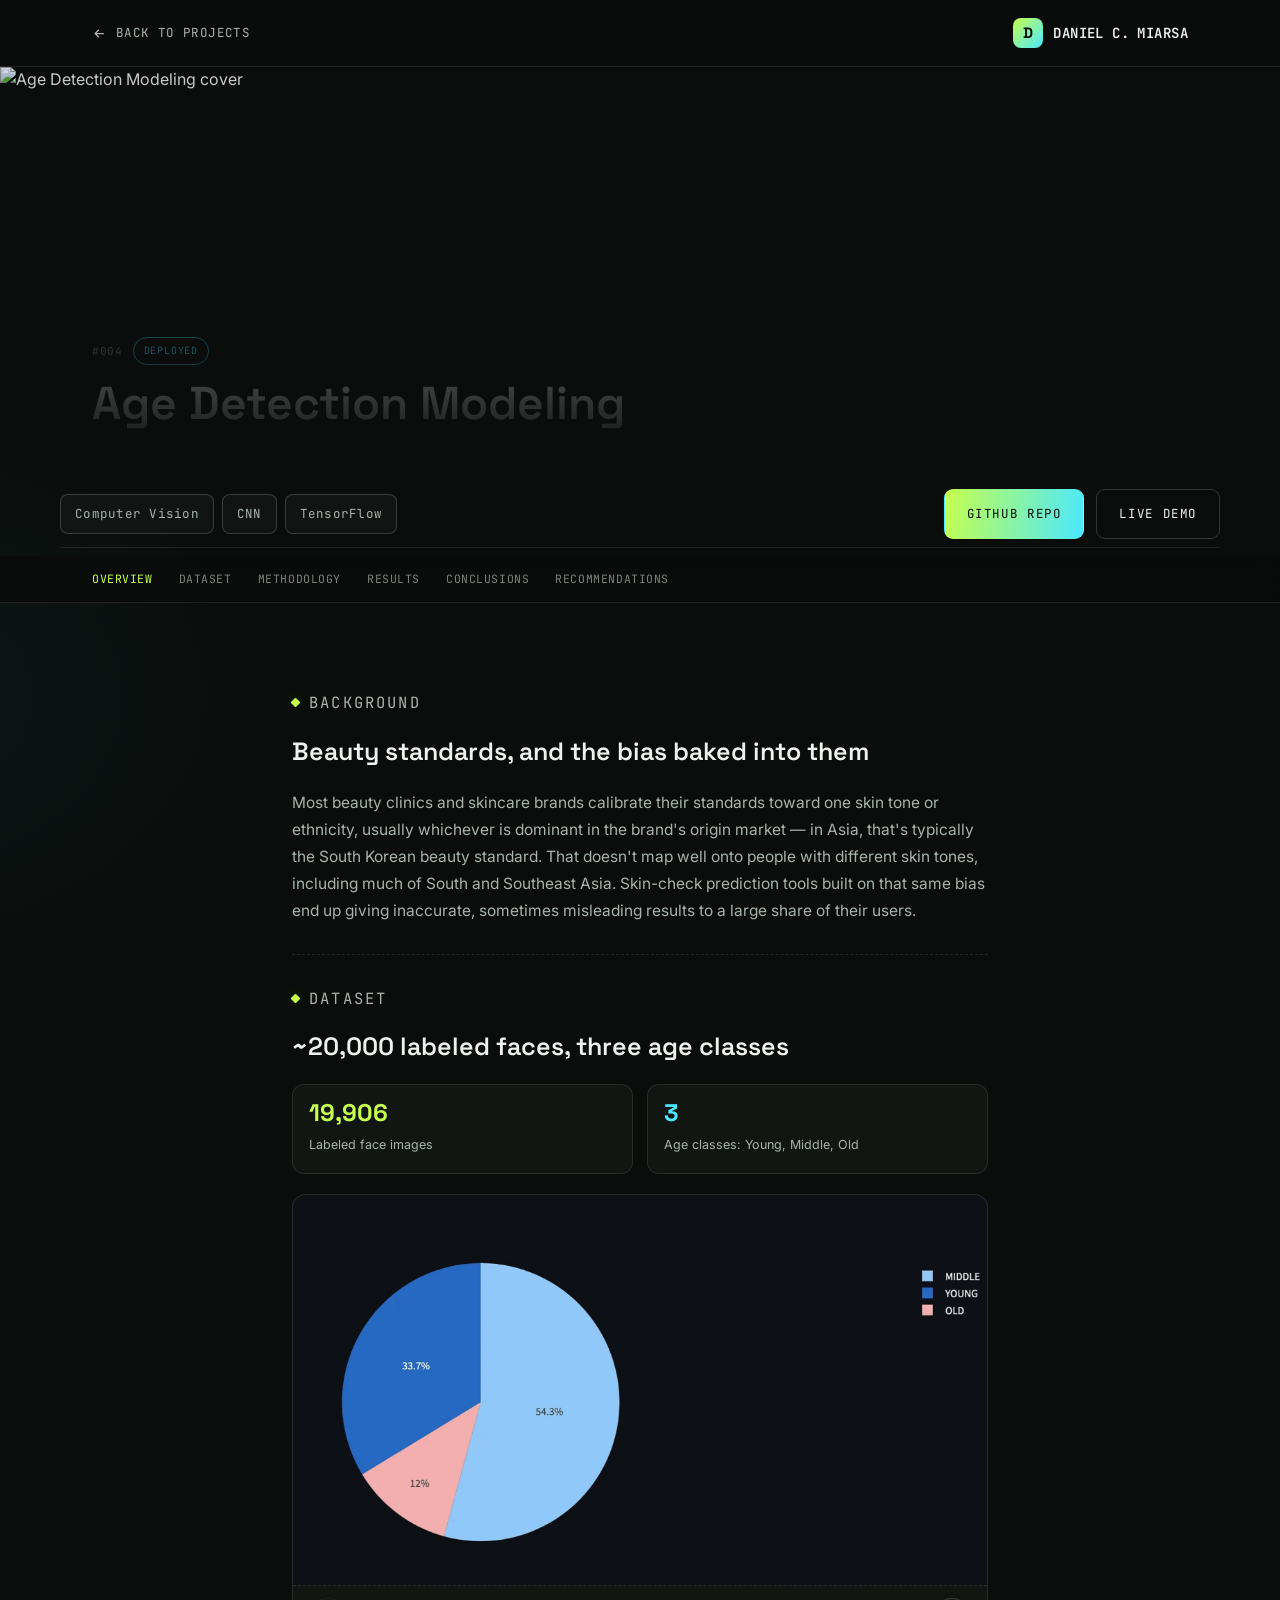
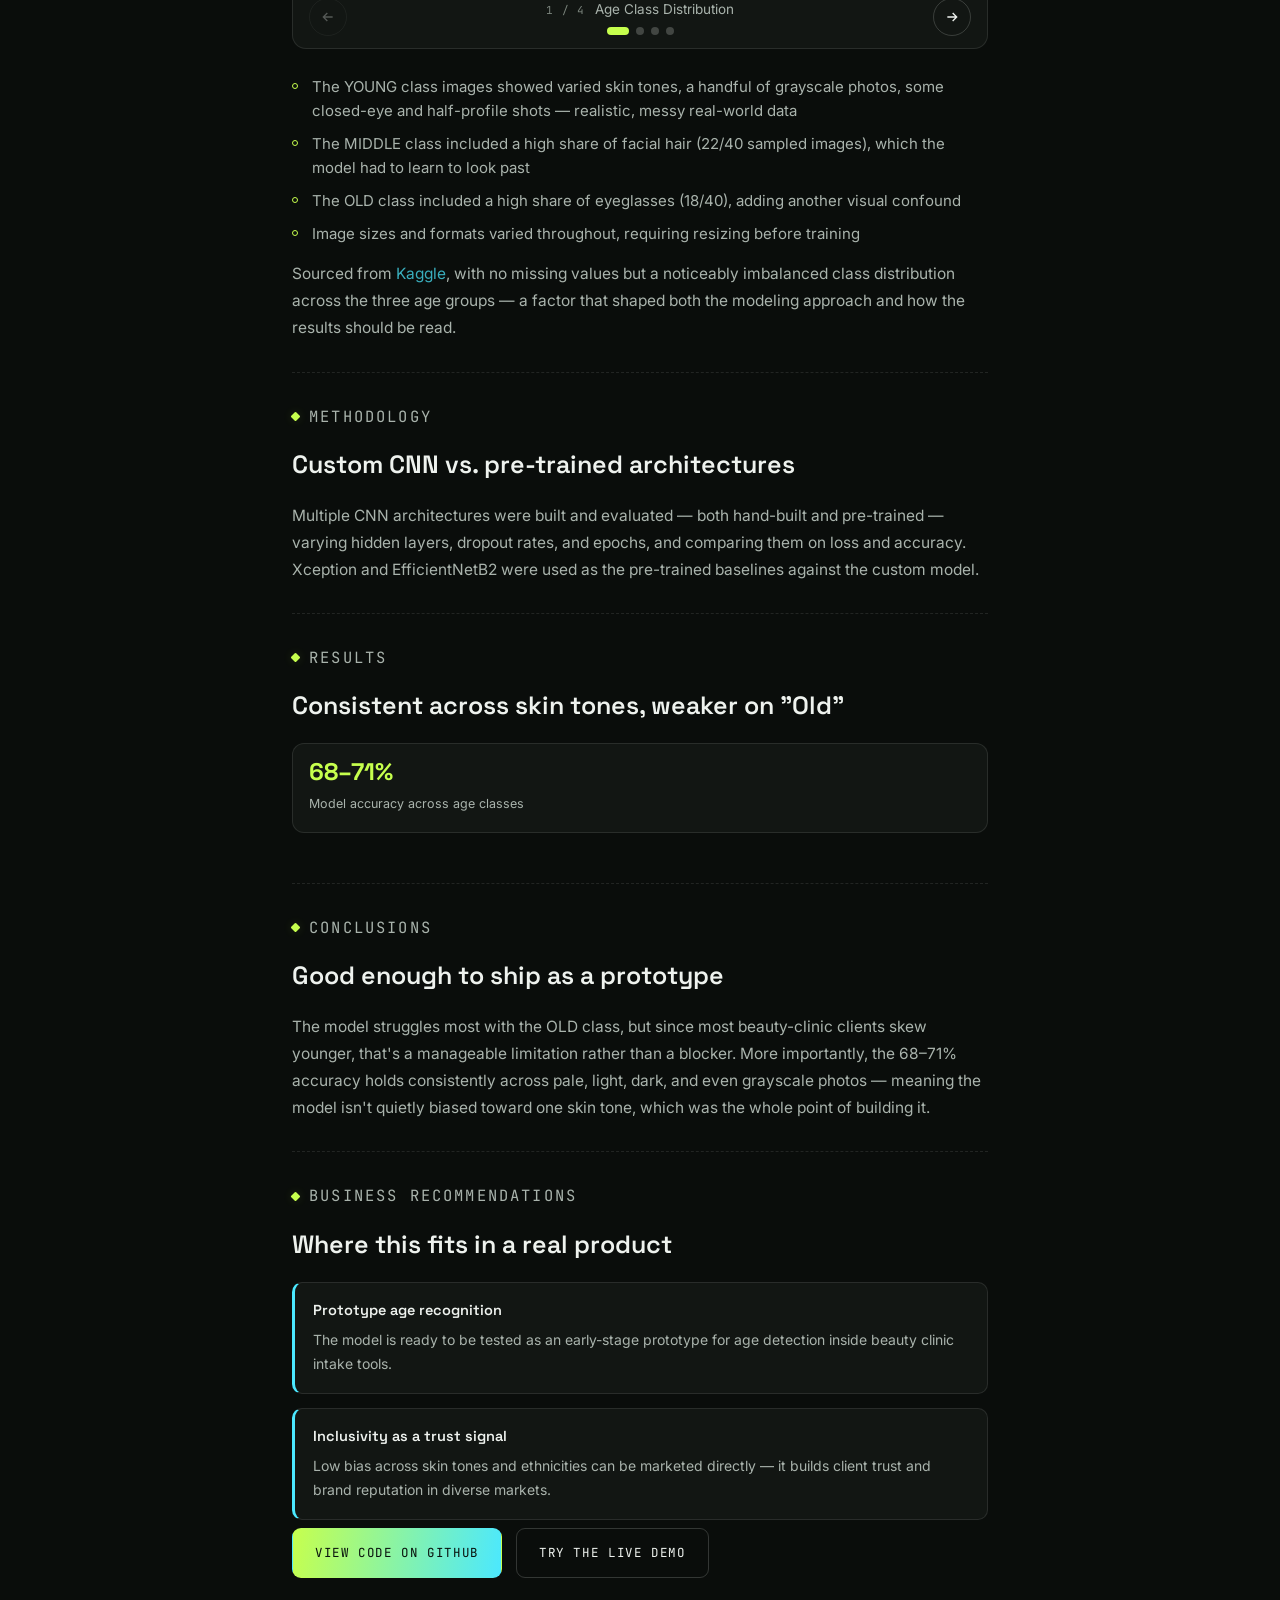
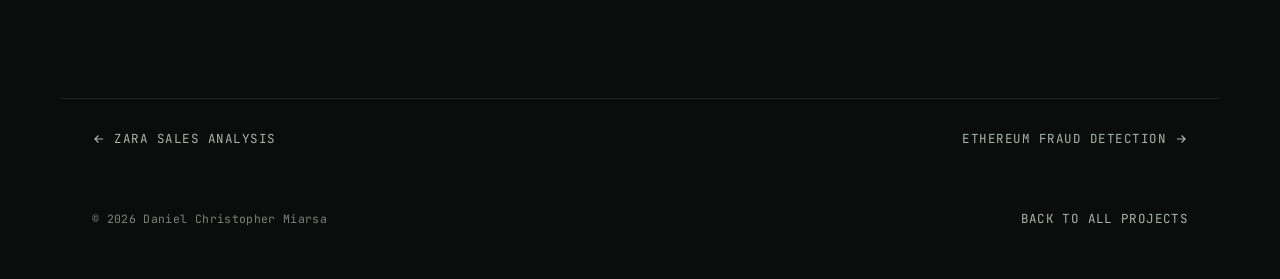
==== projects/age-detection.html @ 818dab64 "Move image grids to Dataset section" ====
<!DOCTYPE html>
<html lang="en">
<head>
<meta charset="UTF-8">
<meta name="viewport" content="width=device-width, initial-scale=1.0">
<meta name="theme-color" content="#0a0d0b">
<title>Age Detection Modeling — Daniel C. Miarsa</title>
<meta name="description" content="A CNN-based age detection model built to reduce ethnicity bias in beauty-industry skin-check tools.">
<link rel="icon" href="data:image/svg+xml,<svg xmlns=%22http://www.w3.org/2000/svg%22 viewBox=%220 0 100 100%22><rect width=%22100%22 height=%22100%22 rx=%2222%22 fill=%22%230a0d0b%22/><text x=%2250%22 y=%2266%22 font-size=%2254%22 font-family=%22monospace%22 fill=%22%23c6ff4d%22 text-anchor=%22middle%22>D</text></svg>">
<link rel="stylesheet" href="../styles.css">
</head>
<body>

<header class="detail-topbar">
  <div class="wrap">
    <a class="back-link" href="../index.html#projects">
      <svg viewBox="0 0 24 24" fill="none" stroke="currentColor" stroke-width="2"><path d="M19 12H5M11 6l-6 6 6 6"/></svg>
      Back to Projects
    </a>
    <a class="brand" href="../index.html"><span class="brand-mark">D</span> DANIEL C. MIARSA</a>
  </div>
</header>

<div class="detail-hero">
  <img src="https://static.wixstatic.com/media/nsplsh_2d35585055704164636477~mv2_d_5734_3828_s_4_2.jpg/v1/fill/w_1600,h_900,al_c,q_90,usm_0.66_1.00_0.01,enc_auto/nsplsh_2d35585055704164636477~mv2_d_5734_3828_s_4_2.jpg" alt="Age Detection Modeling cover">
  <div class="detail-hero-content">
    <div class="detail-stamp-row">
      <span class="field-no">#004</span>
      <span class="proj-stamp">Deployed</span>
    </div>
    <h1 class="detail-title">Age Detection Modeling</h1>
  </div>
</div>

<div class="wrap detail-meta">
  <div class="detail-tags">
    <span class="tag">Computer Vision</span>
    <span class="tag">CNN</span>
    <span class="tag">TensorFlow</span>
  </div>
  <div class="detail-actions">
    <a class="btn btn-solid" href="https://github.com/Daniel-M2/age-detection-modeling" target="_blank" rel="noopener">GitHub Repo</a>
    <a class="btn btn-outline" href="https://huggingface.co/spaces/dcm2/deployments" target="_blank" rel="noopener">Live Demo</a>
  </div>
</div>

<nav class="detail-subnav" id="subnav">
  <div class="wrap">
    <a href="#overview">Overview</a>
    <a href="#dataset">Dataset</a>
    <a href="#methodology">Methodology</a>
    <a href="#results">Results</a>
    <a href="#conclusions">Conclusions</a>
    <a href="#recommendations">Recommendations</a>
  </div>
</nav>

<main class="detail-body">

  <section class="detail-section" id="overview">
    <p class="eyebrow">Background</p>
    <h2>Beauty standards, and the bias baked into them</h2>
    <p>Most beauty clinics and skincare brands calibrate their standards toward one skin tone or ethnicity, usually whichever is dominant in the brand's origin market — in Asia, that's typically the South Korean beauty standard. That doesn't map well onto people with different skin tones, including much of South and Southeast Asia. Skin-check prediction tools built on that same bias end up giving inaccurate, sometimes misleading results to a large share of their users.</p>
  </section>

  <section class="detail-section" id="dataset">
    <p class="eyebrow">Dataset</p>
    <h2>~20,000 labeled faces, three age classes</h2>
    <div class="stat-row">
      <div class="stat-chip"><span class="stat-value">19,906</span><span class="stat-label">Labeled face images</span></div>
      <div class="stat-chip cyan"><span class="stat-value">3</span><span class="stat-label">Age classes: Young, Middle, Old</span></div>
    </div>
    <div class="slider reveal" data-slider style="--slide-ratio: 16 / 9; --slide-pos: center;" aria-roledescription="carousel" aria-label="Class distribution and sample images from the age detection dataset">
      <div class="slider-viewport" tabindex="0">
        <div class="slider-track">
        <figure class="slide" role="group" aria-roledescription="slide" aria-label="1 of 4: Age Class Distribution" data-title="Age Class Distribution" style="background:#0d1015">
          <a href="images/age-class-distribution.jpg" target="_blank" rel="noopener" title="Open full size"><img src="images/age-class-distribution.jpg" alt="Pie chart of the age class distribution: Middle 54.3%, Young 33.7% and Old 12%"></a>
        </figure>
        <figure class="slide" role="group" aria-roledescription="slide" aria-label="2 of 4: YOUNG Images" data-title="YOUNG Images" style="background:#fff">
          <a href="images/age-young-samples.jpg" target="_blank" rel="noopener" title="Open full size"><img src="images/age-young-samples.jpg" alt="Grid of 40 sample cropped face images from the YOUNG class" loading="lazy"></a>
        </figure>
        <figure class="slide" role="group" aria-roledescription="slide" aria-label="3 of 4: MIDDLE-AGE Images" data-title="MIDDLE-AGE Images" style="background:#fff">
          <a href="images/age-middle-samples.jpg" target="_blank" rel="noopener" title="Open full size"><img src="images/age-middle-samples.jpg" alt="Grid of 40 sample cropped face images from the MIDDLE class" loading="lazy"></a>
        </figure>
        <figure class="slide" role="group" aria-roledescription="slide" aria-label="4 of 4: OLD Images" data-title="OLD Images" style="background:#fff">
          <a href="images/age-old-samples.jpg" target="_blank" rel="noopener" title="Open full size"><img src="images/age-old-samples.jpg" alt="Grid of 40 sample cropped face images from the OLD class" loading="lazy"></a>
        </figure>
        </div>
      </div>
      <div class="slider-controls">
        <button type="button" class="slider-btn" data-dir="-1" aria-label="Previous slide"><svg viewBox="0 0 24 24" fill="none" stroke="currentColor" stroke-width="2"><path d="M19 12H5M11 6l-6 6 6 6"/></svg></button>
        <div class="slider-meta">
          <div class="slider-caption" aria-live="polite"><span class="slider-count">1 / 4</span><span class="slider-title">Age Class Distribution</span></div>
          <div class="slider-dots"><button type="button" class="slider-dot active" aria-label="Go to slide 1" aria-current="true"></button><button type="button" class="slider-dot" aria-label="Go to slide 2"></button><button type="button" class="slider-dot" aria-label="Go to slide 3"></button><button type="button" class="slider-dot" aria-label="Go to slide 4"></button></div>
        </div>
        <button type="button" class="slider-btn" data-dir="1" aria-label="Next slide"><svg viewBox="0 0 24 24" fill="none" stroke="currentColor" stroke-width="2"><path d="M5 12h14M13 6l6 6-6 6"/></svg></button>
      </div>
    </div>
    <ul>
      <li>The YOUNG class images showed varied skin tones, a handful of grayscale photos, some closed-eye and half-profile shots — realistic, messy real-world data</li>
      <li>The MIDDLE class included a high share of facial hair (22/40 sampled images), which the model had to learn to look past</li>
      <li>The OLD class included a high share of eyeglasses (18/40), adding another visual confound</li>
      <li>Image sizes and formats varied throughout, requiring resizing before training</li>
    </ul>
    <p>Sourced from <a href="https://www.kaggle.com/datasets/arashnic/faces-age-detection-dataset" target="_blank" rel="noopener" style="color:var(--cyan-dim);">Kaggle</a>, with no missing values but a noticeably imbalanced class distribution across the three age groups — a factor that shaped both the modeling approach and how the results should be read.</p>
  </section>

  <section class="detail-section" id="methodology">
    <p class="eyebrow">Methodology</p>
    <h2>Custom CNN vs. pre-trained architectures</h2>
    <p>Multiple CNN architectures were built and evaluated — both hand-built and pre-trained — varying hidden layers, dropout rates, and epochs, and comparing them on loss and accuracy. Xception and EfficientNetB2 were used as the pre-trained baselines against the custom model.</p>
  </section>

  <section class="detail-section" id="results">
    <p class="eyebrow">Results</p>
    <h2>Consistent across skin tones, weaker on "Old"</h2>
    <div class="stat-row">
      <div class="stat-chip"><span class="stat-value">68–71%</span><span class="stat-label">Model accuracy across age classes</span></div>
    </div>
  </section>

  <section class="detail-section" id="conclusions">
    <p class="eyebrow">Conclusions</p>
    <h2>Good enough to ship as a prototype</h2>
    <p>The model struggles most with the OLD class, but since most beauty-clinic clients skew younger, that's a manageable limitation rather than a blocker. More importantly, the 68–71% accuracy holds consistently across pale, light, dark, and even grayscale photos — meaning the model isn't quietly biased toward one skin tone, which was the whole point of building it.</p>
  </section>

  <section class="detail-section" id="recommendations">
    <p class="eyebrow">Business Recommendations</p>
    <h2>Where this fits in a real product</h2>
    <div class="reco-grid">
      <div class="reco-item">
        <h4>Prototype age recognition</h4>
        <p>The model is ready to be tested as an early-stage prototype for age detection inside beauty clinic intake tools.</p>
      </div>
      <div class="reco-item">
        <h4>Inclusivity as a trust signal</h4>
        <p>Low bias across skin tones and ethnicities can be marketed directly — it builds client trust and brand reputation in diverse markets.</p>
      </div>
    </div>
    <div class="detail-links-row">
      <a class="btn btn-solid" href="https://github.com/Daniel-M2/age-detection-modeling" target="_blank" rel="noopener">View Code on GitHub</a>
      <a class="btn btn-outline" href="https://huggingface.co/spaces/dcm2/deployments" target="_blank" rel="noopener">Try the Live Demo</a>
    </div>
  </section>

</main>

<div class="detail-nextprev">
  <a href="zara-sales.html"><svg viewBox="0 0 24 24" fill="none" stroke="currentColor" stroke-width="2"><path d="M19 12H5M11 6l-6 6 6 6"/></svg> ZARA Sales Analysis</a>
  <a href="eth-fraud.html">Ethereum Fraud Detection <svg viewBox="0 0 24 24" fill="none" stroke="currentColor" stroke-width="2"><path d="M5 12h14M13 6l6 6-6 6"/></svg></a>
</div>

<footer>
  <div class="wrap" style="padding:0 32px 50px;">
    <div class="signoff" style="border-top:none; padding-top:0;">
      <span>© <span id="year">2026</span> Daniel Christopher Miarsa</span>
      <a class="back-link" href="../index.html#projects">Back to all projects</a>
    </div>
  </div>
</footer>

<script src="../script.js"></script>
</body>
</html>
---- styles.css ----
/* ============================================================
   Daniel C. Miarsa — Portfolio v2
   Dark / near-black base, lime + cyan dual accent.
   Card-based sections. Right-side icon dock navigation.
   Signature thread kept from v1: batch/spec-record framing,
   now expressed in a dark, high-contrast, modern language.
   ============================================================ */

@import url('https://fonts.googleapis.com/css2?family=Space+Grotesk:wght@400;500;600;700&family=JetBrains+Mono:wght@400;500;600;700&family=Inter:wght@400;500;600&display=swap');

:root{
  --bg:          #0a0d0b;
  --bg-alt:      #0d1210;
  --card:        #121613;
  --card-hover:  #161c18;
  --border:      rgba(238,242,238,0.10);
  --border-strong: rgba(238,242,238,0.18);

  --text:        #eef2ee;
  --text-soft:   #a9b3ac;
  --text-faint:  #7a847c;

  --lime:        #c6ff4d;
  --lime-dim:    #93c93a;
  --cyan:        #4be8ff;
  --cyan-dim:    #39aebd;

  --glow-lime:   rgba(198,255,77,0.16);
  --glow-cyan:   rgba(75,232,255,0.14);

  --serif: 'Space Grotesk', 'Inter', sans-serif; /* display face */
  --mono:  'JetBrains Mono', 'Courier New', monospace;
  --sans:  'Inter', -apple-system, BlinkMacSystemFont, sans-serif;

  --maxw: 1160px;
  --radius: 14px;
}

*, *::before, *::after{ box-sizing: border-box; }
html{ scroll-behavior: smooth; }
@media (prefers-reduced-motion: reduce){
  html{ scroll-behavior: auto; }
  *{ animation-duration: 0.001ms !important; animation-iteration-count: 1 !important; transition-duration: 0.001ms !important; scroll-behavior: auto !important; }
}

body{
  margin:0;
  background:
    radial-gradient(ellipse 900px 500px at 85% -10%, rgba(198,255,77,0.07), transparent 60%),
    radial-gradient(ellipse 700px 500px at -10% 20%, rgba(75,232,255,0.06), transparent 55%),
    var(--bg);
  color: var(--text);
  font-family: var(--sans);
  font-size: 16px;
  line-height: 1.6;
  -webkit-font-smoothing: antialiased;
}

img{ max-width:100%; display:block; }
a{ color:inherit; text-decoration:none; }
ul{ margin:0; padding:0; list-style:none; }
h1,h2,h3,h4{ margin:0; font-family: var(--serif); font-weight:600; }
p{ margin:0; }
button{ font-family:inherit; cursor:pointer; background:none; border:none; color:inherit; }

.wrap{
  max-width: var(--maxw);
  margin: 0 auto;
  padding: 0 32px;
}

::selection{ background: var(--glow-lime); color: var(--text); }

a:focus-visible, button:focus-visible{
  outline: 2px solid var(--cyan);
  outline-offset: 3px;
  border-radius: 3px;
}

/* ---------- eyebrow / mono labels ---------- */
.eyebrow{
  font-family: var(--mono);
  font-size: 12px;
  letter-spacing: 0.14em;
  text-transform: uppercase;
  color: var(--text-soft);
  display:flex;
  align-items:center;
  gap:10px;
}
.eyebrow::before{
  content:"";
  width:7px; height:7px;
  background: var(--lime);
  border-radius:1px;
  transform: rotate(45deg);
  flex-shrink:0;
  box-shadow: 0 0 10px var(--glow-lime);
}

.field-no{
  font-family: var(--mono);
  font-size:11px;
  color: var(--text-faint);
  letter-spacing: .06em;
}

/* generic card shell used across sections */
.card-base{
  background: var(--card);
  border: 1px solid var(--border);
  border-radius: var(--radius);
}

/* ============================================================
   TOP BAR
   ============================================================ */
.topbar{
  position: sticky;
  top:0;
  z-index: 60;
  background: rgba(10,13,11,0.82);
  backdrop-filter: blur(10px);
  border-bottom: 1px solid var(--border);
}
.topbar .wrap{
  display:flex;
  align-items:center;
  justify-content:space-between;
  height:66px;
}
.brand{
  display:flex;
  align-items:center;
  gap:10px;
  font-family: var(--mono);
  font-weight:600;
  font-size:14px;
  letter-spacing:.03em;
  white-space:nowrap;
  overflow:hidden;
}
.brand-mark{
  width:30px; height:30px;
  border-radius:8px;
  background: linear-gradient(135deg, var(--lime), var(--cyan));
  color:#08110c;
  display:flex; align-items:center; justify-content:center;
  font-family: var(--serif);
  font-weight:700;
  font-size:15px;
  flex-shrink:0;
}
.brand small{ color: var(--text-faint); font-weight:400; font-size:11px; }

.nav-cta{
  font-family: var(--mono);
  font-size:12px;
  letter-spacing:.05em;
  text-transform:uppercase;
  border:1px solid var(--lime);
  color: var(--lime);
  padding:9px 16px;
  border-radius:8px;
  transition: background .15s ease, color .15s ease, box-shadow .15s ease;
  white-space:nowrap;
}
.nav-cta:hover{ background: var(--lime); color:#08110c; box-shadow: 0 0 24px var(--glow-lime); }

.menu-btn{
  display:none;
  background:none; border:1px solid var(--border-strong); border-radius:8px;
  width:38px; height:36px;
  align-items:center; justify-content:center;
}
.menu-btn span, .menu-btn span::before, .menu-btn span::after{
  content:""; display:block; width:16px; height:2px; background:var(--text);
  position:relative;
}
.menu-btn span::before{ position:absolute; top:-5px; }
.menu-btn span::after{ position:absolute; top:5px; }

/* mobile nav drawer */
.mobile-nav{
  display:none;
  flex-direction:column;
  background: var(--bg-alt);
  border-bottom:1px solid var(--border);
  padding: 8px 20px 20px;
}
.mobile-nav.open{ display:flex; }
.mobile-nav a{
  font-family: var(--mono);
  font-size:13px;
  text-transform:uppercase;
  letter-spacing:.05em;
  padding:13px 0;
  border-bottom:1px solid var(--border);
  color: var(--text-soft);
  display:flex; align-items:center; gap:10px;
}
.mobile-nav a:last-child{ border-bottom:0; }
.mobile-nav svg{ width:16px; height:16px; flex-shrink:0; }

/* ============================================================
   RIGHT-SIDE ICON DOCK NAV (desktop)
   ============================================================ */
.dock{
  position: fixed;
  right: 22px;
  top: 50%;
  transform: translateY(-50%);
  z-index: 70;
  display:flex;
  flex-direction:column;
  gap: 6px;
  padding: 10px;
  background: rgba(18,22,19,0.75);
  border: 1px solid var(--border);
  border-radius: 999px;
  backdrop-filter: blur(10px);
}
.dock-item{
  position:relative;
  width: 40px; height: 40px;
  border-radius: 50%;
  display:flex; align-items:center; justify-content:center;
  color: var(--text-soft);
  transition: background .18s ease, color .18s ease, box-shadow .18s ease;
}
.dock-item svg{ width:17px; height:17px; }
.dock-item:hover{ color: var(--text); background: rgba(238,242,238,0.06); }
.dock-item.active{
  color:#08110c;
  background: linear-gradient(135deg, var(--lime), var(--cyan));
  box-shadow: 0 0 18px var(--glow-lime);
}
.dock-item .tip{
  position:absolute;
  right: 52px;
  top:50%;
  transform: translateY(-50%) translateX(4px);
  background: var(--card);
  border:1px solid var(--border-strong);
  color: var(--text);
  font-family: var(--mono);
  font-size:11px;
  letter-spacing:.04em;
  text-transform:uppercase;
  padding:6px 10px;
  border-radius:6px;
  white-space:nowrap;
  opacity:0;
  pointer-events:none;
  transition: opacity .15s ease, transform .15s ease;
}
.dock-item:hover .tip, .dock-item:focus-visible .tip{
  opacity:1;
  transform: translateY(-50%) translateX(0);
}
@media (max-width: 900px){
  .dock{ display:none; }
}

/* ============================================================
   HERO
   ============================================================ */
.hero{
  padding: 76px 0 30px;
}
.hero-grid{
  display:grid;
  grid-template-columns: 1.25fr 0.75fr;
  gap: 56px;
  align-items:center;
}
.hero-role{
  font-family: var(--mono);
  font-size:13px;
  color: var(--lime);
  letter-spacing:.08em;
  text-transform:uppercase;
  margin: 18px 0 14px;
  display:flex; align-items:center; gap:10px;
}
.hero-role::before{
  content:"";
  width:22px; height:1px;
  background: var(--lime);
}
.hero-name{
  font-size: clamp(38px, 5.6vw, 64px);
  line-height: 1.04;
  letter-spacing: -0.01em;
  margin: 0 0 22px;
}
.hero-name .accent{
  background: linear-gradient(100deg, var(--lime), var(--cyan));
  -webkit-background-clip: text;
  background-clip: text;
  color: transparent;
}
.hero-desc{
  max-width: 560px;
  font-size: 17px;
  color: var(--text-soft);
  margin-bottom: 30px;
}
.hero-desc strong{ color: var(--text); font-weight:600; }
.hero-actions{ display:flex; gap:14px; flex-wrap:wrap; }
.btn{
  font-family: var(--mono);
  font-size:12.5px;
  letter-spacing:.05em;
  text-transform:uppercase;
  padding:14px 22px;
  border-radius:9px;
  border:1px solid var(--border-strong);
  transition: background .15s ease, color .15s ease, transform .15s ease, box-shadow .15s ease, border-color .15s ease;
  display:inline-flex; align-items:center; gap:8px;
}
.btn-solid{ background: linear-gradient(100deg, var(--lime), var(--cyan)); color:#08110c; border-color:transparent; }
.btn-solid:hover{ transform: translateY(-2px); box-shadow: 0 10px 30px -8px var(--glow-lime); }
.btn-outline{ color: var(--text); }
.btn-outline:hover{ border-color: var(--cyan); color: var(--cyan); transform: translateY(-2px); }

/* profile photo frame */
.photo-frame{
  position:relative;
  aspect-ratio: 1 / 1.05;
  border-radius: 20px;
  padding: 6px;
  background: linear-gradient(145deg, var(--lime), var(--cyan));
  max-width: 320px;
  margin-left:auto;
}
.photo-frame .photo-inner{
  width:100%; height:100%;
  border-radius: 16px;
  overflow:hidden;
  background: var(--card);
  position:relative;
}
.photo-frame img{
  width:100%; height:100%;
  object-fit: cover;
  display:block;
}
.photo-corner{
  position:absolute;
  width:16px; height:16px;
  border-color: var(--bg);
}
.photo-tag{
  position:absolute;
  left: 14px; bottom: 14px;
  background: rgba(10,13,11,0.82);
  backdrop-filter: blur(6px);
  border: 1px solid var(--border-strong);
  border-radius: 8px;
  padding: 7px 11px;
  font-family: var(--mono);
  font-size: 10.5px;
  letter-spacing:.04em;
  text-transform: uppercase;
  color: var(--lime);
  display:flex;
  align-items:center;
  gap:7px;
}
.photo-tag .ping{
  width:6px; height:6px;
  background: var(--lime);
  border-radius:50%;
  box-shadow: 0 0 8px var(--lime);
}

/* ---------- readout cards ---------- */
.readouts{
  display:grid;
  grid-template-columns: repeat(4, 1fr);
  gap: 16px;
  margin-top: 46px;
}
.readout{
  background: var(--card);
  border:1px solid var(--border);
  border-radius: var(--radius);
  padding: 22px 20px;
  transition: border-color .18s ease, transform .18s ease;
}
.readout:hover{ border-color: var(--border-strong); transform: translateY(-2px); }
.readout .field-no{ display:block; margin-bottom:12px; }
.readout .value{
  font-family: var(--serif);
  font-size: 30px;
  font-weight:700;
  color: var(--lime);
  line-height:1;
  display:block;
  margin-bottom:10px;
}
.readout .value.cyan{ color: var(--cyan); }
.readout .label{ font-size:13px; color: var(--text-soft); line-height:1.4; margin-bottom:10px; }
.readout .spec{
  font-family: var(--mono);
  font-size:10px;
  color: var(--text-faint);
  letter-spacing:.04em;
  border-top: 1px dashed var(--border);
  padding-top:10px;
  display:block;
}

/* ============================================================
   SECTION SCAFFOLDING
   ============================================================ */
section{ padding: 100px 0; }
.section-head{
  display:flex;
  justify-content:space-between;
  align-items:flex-end;
  gap:20px;
  margin-bottom: 44px;
  flex-wrap:wrap;
}
.section-title{ font-size: clamp(28px, 3.4vw, 40px); margin-top:10px; }
.section-note{
  max-width:320px;
  font-size:13.5px;
  color: var(--text-soft);
  font-family: var(--mono);
  line-height:1.6;
}

.chart-divider{ padding: 0; }
.chart-divider svg{ width:100%; height:60px; display:block; }

.bg-alt{ background: var(--bg-alt); border-top:1px solid var(--border); border-bottom:1px solid var(--border); }

/* ============================================================
   ABOUT
   ============================================================ */
.about-grid{
  display:grid;
  grid-template-columns: 1.3fr 1fr;
  gap: 24px;
}
.about-card{ padding: 36px 36px; }
.about-card .lede{
  font-family: var(--serif);
  font-size:22px;
  color: var(--text);
  line-height:1.45;
  margin-bottom:20px;
}
.about-card p{ margin-bottom:16px; color: var(--text-soft); font-size:15.5px; }
.about-card p:last-child{ margin-bottom:0; }

.tool-card{ padding: 32px 30px; }
.skills-col-title{
  font-family: var(--mono);
  font-size:11px;
  text-transform:uppercase;
  letter-spacing:.08em;
  color: var(--text-faint);
  margin-bottom:18px;
  display:block;
}
.tag-cloud{ display:flex; flex-wrap:wrap; gap:10px; }
.tag{
  font-family: var(--mono);
  font-size:12.5px;
  letter-spacing:.02em;
  padding:9px 14px;
  border:1px solid var(--border-strong);
  border-radius:8px;
  background: rgba(238,242,238,0.03);
  color: var(--text-soft);
  transition: border-color .15s ease, color .15s ease;
}
.tag:hover{ border-color: var(--cyan); color: var(--cyan); }

/* ============================================================
   EXPERIENCE — stacked list (no grid)
   ============================================================ */
.exp-list{
  display:flex;
  flex-direction:column;
  gap: 16px;
}
.exp-card{
  padding: 28px 30px;
  border-left: 3px solid var(--lime);
  display:flex;
  gap: 32px;
  transition: transform .18s ease, border-color .18s ease;
}
.exp-card.cyan{ border-left-color: var(--cyan); }
.exp-card:hover{ transform: translateX(4px); }
.exp-date-col{
  flex: 0 0 132px;
  font-family: var(--mono);
  font-size:12px;
  color: var(--text-faint);
  letter-spacing:.04em;
  padding-top:3px;
}
.exp-body{ flex:1; min-width:0; }
.exp-role{ font-size:20px; margin-bottom:4px; }
.exp-org{
  font-family: var(--mono);
  font-size:12px;
  color: var(--lime);
  text-transform:uppercase;
  letter-spacing:.03em;
  margin-bottom:16px;
}
.exp-card.cyan .exp-org{ color: var(--cyan); }
.exp-org span{ color: var(--text-faint); text-transform:none; letter-spacing:0; }
.exp-bullets li{
  position:relative;
  padding-left:18px;
  color: var(--text-soft);
  font-size:14.5px;
  margin-bottom:9px;
}
.exp-bullets li:last-child{ margin-bottom:0; }
.exp-bullets li::before{
  content:"";
  position:absolute; left:0; top:8px;
  width:6px; height:6px;
  border:1.5px solid var(--lime);
  border-radius:50%;
}
.exp-card.cyan .exp-bullets li::before{ border-color: var(--cyan); }

/* ============================================================
   EDUCATION — stacked list (no grid)
   ============================================================ */
.edu-list{
  display:flex;
  flex-direction:column;
  gap: 16px;
}
.edu-card{
  padding: 26px 30px;
  display:flex;
  gap: 32px;
  align-items:flex-start;
  transition: transform .18s ease;
}
.edu-card:hover{ transform: translateX(4px); }
.edu-date-col{
  flex: 0 0 132px;
  font-family: var(--mono);
  font-size:12px;
  color: var(--text-faint);
  letter-spacing:.04em;
  padding-top:3px;
}
.edu-body{ flex:1; min-width:0; }
.edu-card h4{ font-size:18px; margin-bottom:4px; }
.edu-card .edu-org{ font-size:13px; color: var(--cyan); margin-bottom:12px; font-family: var(--mono); text-transform:uppercase; letter-spacing:.03em; }
.edu-card .edu-desc{ font-size:14px; color: var(--text-soft); line-height:1.6; }

/* ============================================================
   PROJECTS — "batch records"
   ============================================================ */
.projects-grid{
  display:grid;
  grid-template-columns: repeat(2, 1fr);
  gap: 20px;
}
.proj-card{
  padding: 0;
  position:relative;
  display:flex;
  flex-direction:column;
  overflow:hidden;
  transition: transform .18s ease, box-shadow .18s ease, border-color .18s ease;
}
.proj-card:hover{
  transform: translateY(-4px);
  border-color: var(--border-strong);
  box-shadow: 0 20px 40px -22px rgba(0,0,0,0.6);
}
.proj-cover{
  display:block;
  position:relative;
  aspect-ratio: 16 / 10;
  overflow:hidden;
  background: var(--bg-alt);
}
.proj-cover img{
  width:100%; height:100%;
  object-fit: cover;
  transition: transform .35s ease;
}
.proj-card:hover .proj-cover img{ transform: scale(1.05); }
.proj-cover::after{
  content:"";
  position:absolute; inset:0;
  background: linear-gradient(180deg, rgba(10,13,11,0) 55%, rgba(10,13,11,0.55) 100%);
}
.proj-body{
  padding: 24px 26px 26px;
  display:flex;
  flex-direction:column;
  flex-grow:1;
}
.proj-top{ display:flex; justify-content:space-between; align-items:flex-start; margin-bottom:16px; }
.proj-stamp{
  font-family: var(--mono);
  font-size:10px;
  letter-spacing:.08em;
  text-transform:uppercase;
  padding:5px 10px;
  border:1px solid var(--cyan-dim);
  color: var(--cyan);
  border-radius:999px;
  white-space:nowrap;
}
.proj-title{ font-size:20px; margin: 2px 0 10px; line-height:1.25; }
.proj-desc{ font-size:14.5px; color: var(--text-soft); line-height:1.6; margin-bottom:18px; flex-grow:1; }
.proj-tags{ display:flex; flex-wrap:wrap; gap:8px; margin-bottom:20px; }
.proj-tags span{
  font-family: var(--mono);
  font-size:10.5px;
  color: var(--text-soft);
  background: rgba(238,242,238,0.04);
  border: 1px solid var(--border);
  padding:5px 9px;
  border-radius:6px;
  letter-spacing:.02em;
}
.proj-cta-row{
  display:flex;
  align-items:center;
  justify-content:space-between;
  gap:16px;
  border-top:1px dashed var(--border);
  padding-top:16px;
  margin-top:auto;
}
.btn-readmore{
  font-family: var(--mono);
  font-size:12px;
  letter-spacing:.04em;
  text-transform:uppercase;
  color:#08110c;
  background: linear-gradient(100deg, var(--lime), var(--cyan));
  padding:9px 16px;
  border-radius:8px;
  display:inline-flex;
  align-items:center;
  gap:7px;
  transition: transform .15s ease, box-shadow .15s ease;
  white-space:nowrap;
}
.btn-readmore svg{ width:13px; height:13px; }
.btn-readmore:hover{ transform: translateY(-1px); box-shadow: 0 8px 22px -8px var(--glow-lime); }
.proj-links{ display:flex; gap:16px; }
.proj-links a{
  font-family: var(--mono);
  font-size:11.5px;
  letter-spacing:.03em;
  text-transform:uppercase;
  color: var(--text-soft);
  display:inline-flex;
  align-items:center;
  gap:5px;
  transition: color .15s ease;
}
.proj-links a:hover{ color: var(--lime); }
.proj-links svg{ width:12px; height:12px; }

/* ============================================================
   SKILLS
   ============================================================ */
.skills-grid{
  display:grid;
  grid-template-columns: 1.4fr 1fr;
  gap: 20px;
}
.skills-card{ padding: 34px 32px; }
.lang-list{ display:flex; flex-direction:column; gap:18px; }
.lang-row{ display:grid; grid-template-columns: 90px 1fr 40px; align-items:center; gap:14px; }
.lang-name{ font-family: var(--mono); font-size:12.5px; text-transform:uppercase; letter-spacing:.04em; color: var(--text-soft); }
.lang-pct{ font-family: var(--mono); font-size:11.5px; color: var(--text-faint); text-align:right; }
.gauge{ height:7px; background: rgba(238,242,238,0.08); border-radius:4px; overflow:hidden; }
.gauge i{ display:block; height:100%; border-radius:4px; background: linear-gradient(90deg, var(--lime), var(--cyan)); }

/* ============================================================
   CONTACT
   ============================================================ */
.contact-title{
  font-size: clamp(30px, 5vw, 50px);
  margin: 16px 0 22px;
  max-width: 640px;
}
.contact-title .accent{
  background: linear-gradient(100deg, var(--lime), var(--cyan));
  -webkit-background-clip: text; background-clip:text; color:transparent;
}
.contact-sub{ color: var(--text-soft); max-width:480px; margin-bottom:40px; font-size:15.5px; }

.contact-links{
  display:grid;
  grid-template-columns: repeat(4, 1fr);
  gap: 16px;
  margin-bottom: 50px;
}
.contact-link{
  display:flex;
  flex-direction:column;
  align-items:center;
  text-align:center;
  gap:14px;
  padding: 18px 10px;
  border-radius: var(--radius);
  transition: background-color .18s ease, transform .18s ease;
}
.contact-link:hover{
  background: rgba(238,242,238,0.025);
  transform: translateY(-3px);
}
.contact-link:hover .c-icon{ border-color: var(--lime); color: var(--lime); box-shadow: 0 0 18px var(--glow-lime); }
.contact-link.cyan:hover .c-icon{ border-color: var(--cyan); color: var(--cyan); box-shadow: 0 0 18px var(--glow-cyan); }

.c-icon{
  width:44px; height:44px;
  border-radius:12px;
  border: 1px solid var(--border-strong);
  background: rgba(238,242,238,0.03);
  display:flex; align-items:center; justify-content:center;
  color: var(--text-soft);
  transition: border-color .18s ease, color .18s ease, box-shadow .18s ease;
  flex-shrink:0;
}
.c-icon svg{ width:20px; height:20px; }

.c-value{
  font-size:13.5px;
  color: var(--text);
  word-break: break-word;
  line-height:1.4;
}

.signoff{
  border-top: 1px dashed var(--border);
  padding-top: 26px;
  display:flex;
  justify-content:space-between;
  align-items:center;
  flex-wrap:wrap;
  gap:12px;
  font-family: var(--mono);
  font-size:11.5px;
  color: var(--text-faint);
  letter-spacing:.03em;
}

/* ============================================================
   PROJECT DETAIL PAGES
   ============================================================ */
.detail-topbar{
  position: sticky;
  top:0;
  z-index: 60;
  background: rgba(10,13,11,0.86);
  backdrop-filter: blur(10px);
  border-bottom: 1px solid var(--border);
}
.detail-topbar .wrap{
  display:flex;
  align-items:center;
  justify-content:space-between;
  height:66px;
}
.back-link{
  display:flex;
  align-items:center;
  gap:9px;
  font-family: var(--mono);
  font-size:12.5px;
  letter-spacing:.03em;
  text-transform:uppercase;
  color: var(--text-soft);
  transition: color .15s ease;
}
.back-link:hover{ color: var(--lime); }
.back-link svg{ width:15px; height:15px; }

.detail-hero{
  position:relative;
  height: 44vh;
  min-height: 300px;
  max-height: 460px;
  overflow:hidden;
}
.detail-hero img{
  width:100%; height:100%;
  object-fit:cover;
}
.detail-hero::after{
  content:"";
  position:absolute; inset:0;
  background: linear-gradient(180deg, rgba(10,13,11,0.15) 0%, rgba(10,13,11,0.55) 60%, var(--bg) 100%);
}
.detail-hero-content{
  position:absolute;
  left:0; right:0; bottom:0;
  padding: 0 32px 34px;
  max-width: var(--maxw);
  margin:0 auto;
}
.detail-stamp-row{ display:flex; gap:10px; align-items:center; margin-bottom:14px; }
.detail-title{ font-size: clamp(28px, 4.4vw, 46px); line-height:1.08; max-width:760px; }

.detail-meta{
  padding: 26px 0 8px;
  display:flex;
  align-items:center;
  justify-content:space-between;
  flex-wrap:wrap;
  gap:16px;
  border-bottom: 1px solid var(--border);
  margin-bottom: 8px;
}
.detail-tags{ display:flex; flex-wrap:wrap; gap:8px; }
.detail-actions{ display:flex; gap:12px; flex-wrap:wrap; }

.detail-subnav{
  position: sticky;
  top: 66px;
  z-index: 55;
  background: rgba(10,13,11,0.92);
  backdrop-filter: blur(8px);
  border-bottom: 1px solid var(--border);
  overflow-x:auto;
  scrollbar-width: none;
}
.detail-subnav::-webkit-scrollbar{ display:none; }
.detail-subnav .wrap{
  display:flex;
  gap: 26px;
  padding: 14px 32px;
  white-space:nowrap;
}
.detail-subnav a{
  font-family: var(--mono);
  font-size:11.5px;
  letter-spacing:.05em;
  text-transform:uppercase;
  color: var(--text-faint);
  transition: color .15s ease;
}
.detail-subnav a:hover, .detail-subnav a.active{ color: var(--lime); }

.detail-body{
  max-width: 760px;
  margin: 0 auto;
  padding: 56px 32px 90px;
}
.detail-section{ padding: 30px 0; border-bottom: 1px dashed var(--border); }
.detail-section:last-of-type{ border-bottom:none; }
.detail-section h2{ font-size: 25px; margin: 10px 0 18px; }
.detail-section p{ color: var(--text-soft); font-size:15.5px; line-height:1.75; margin-bottom:14px; }
.detail-section p:last-child{ margin-bottom:0; }
.detail-section ul{ margin: 4px 0 14px; display:flex; flex-direction:column; gap:9px; }
.detail-section ul li{
  position:relative;
  padding-left:20px;
  color: var(--text-soft);
  font-size:15px;
  line-height:1.6;
}
.detail-section ul li::before{
  content:"";
  position:absolute; left:0; top:8px;
  width:6px; height:6px;
  border:1.5px solid var(--lime);
  border-radius:50%;
}
.detail-section h3{ font-size:16px; margin: 20px 0 8px; color: var(--text); }
.detail-section strong{ color: var(--text); }
.detail-source{
  display:inline-block;
  margin-top:10px;
  font-family: var(--mono);
  font-size:11.5px;
  color: var(--text-faint);
}
.detail-source a{ color: var(--cyan-dim); }
.detail-source a:hover{ color: var(--cyan); }

.stat-row{
  display:grid;
  grid-template-columns: repeat(auto-fit, minmax(150px, 1fr));
  gap:14px;
  margin: 6px 0 20px;
}
.stat-chip{
  background: var(--card);
  border:1px solid var(--border);
  border-radius: 12px;
  padding: 16px 16px;
}
.stat-chip .stat-value{
  font-family: var(--serif);
  font-size:24px;
  font-weight:700;
  color: var(--lime);
  display:block;
  margin-bottom:6px;
  line-height:1;
}
.stat-chip.cyan .stat-value{ color: var(--cyan); }
.stat-chip .stat-label{ font-size:12.5px; color: var(--text-soft); line-height:1.4; }

.compare-table{
  width:100%;
  border-collapse: collapse;
  margin: 10px 0 20px;
  font-size:13.5px;
}
.compare-table th{
  font-family: var(--mono);
  font-size:11px;
  text-transform:uppercase;
  letter-spacing:.05em;
  color: var(--text-faint);
  text-align:left;
  padding: 0 14px 10px;
  border-bottom: 1px solid var(--border-strong);
}
.compare-table td{
  vertical-align: top;
  padding: 14px;
  color: var(--text-soft);
  border-bottom: 1px solid var(--border);
  line-height:1.6;
}
.compare-table tr:last-child td{ border-bottom:none; }

.reco-grid{ display:flex; flex-direction:column; gap:14px; margin: 6px 0 8px; }
.reco-item{
  background: var(--card);
  border:1px solid var(--border);
  border-left: 3px solid var(--cyan);
  border-radius: 10px;
  padding: 16px 18px;
}
.reco-item h4{ font-size:14.5px; margin-bottom:6px; color: var(--text); }
.reco-item p{ font-size:14px; margin:0; color: var(--text-soft); }

/* ---------- inline reference figure (detail pages) ---------- */
.detail-figure{
  margin: 18px 0 24px;
  border: 1px solid var(--border);
  border-radius: 14px;
  overflow: hidden;
  background: var(--card);
}
.detail-figure img{ width:100%; display:block; }
.detail-figure figcaption{
  padding: 14px 20px;
  border-top: 1px dashed var(--border);
  font-size: 13.5px;
  color: var(--text-soft);
  line-height: 1.5;
}
.detail-figure figcaption strong{ color: var(--text); font-weight:600; }

/* two figures side by side (stack on narrow screens) */
.figure-pair{
  display:flex;
  flex-wrap:wrap;
  gap:16px;
  margin: 18px 0 22px;
}
.figure-pair .detail-figure{
  flex: 1 1 320px;
  margin: 0;
  display:flex;
  flex-direction:column;
}
.figure-pair .detail-figure figcaption{ margin-top:auto; }

/* ---------- result charts (detail pages) ---------- */
.chart-block{
  background: var(--card);
  border: 1px solid var(--border);
  border-radius: 14px;
  padding: 22px 22px 18px;
  margin: 6px 0 22px;
}
.chart-block-head{
  font-family: var(--mono);
  font-size:11px;
  text-transform:uppercase;
  letter-spacing:.06em;
  color: var(--text-faint);
  margin-bottom:16px;
}
.chart-block svg{ width:100%; height:auto; display:block; overflow:visible; }
.chart-note{
  margin-top:14px;
  padding-top:14px;
  border-top: 1px dashed var(--border);
  font-size:13px;
  color: var(--text-faint);
  line-height:1.6;
}
.chart-flex{ display:flex; align-items:center; gap:32px; flex-wrap:wrap; }
.chart-donut-wrap{ flex-shrink:0; width:150px; }
.chart-donut-wrap svg{ width:150px; height:150px; }
.chart-range-wrap{ flex:1 1 220px; min-width:220px; }
.chart-stat-big{
  font-family: var(--serif);
  font-size:28px;
  font-weight:700;
  color: var(--lime);
  display:block;
  line-height:1;
  margin-bottom:6px;
}
.chart-stat-label{ font-size:13.5px; color: var(--text-soft); margin-bottom:16px; display:block; }
@media (max-width: 480px){
  .chart-flex{ gap:20px; }
  .chart-donut-wrap{ width:120px; }
  .chart-donut-wrap svg{ width:120px; height:120px; }
}

.detail-links-row{
  display:flex;
  gap:14px;
  flex-wrap:wrap;
  margin-top:8px;
}

.detail-nextprev{
  display:flex;
  justify-content:space-between;
  gap:16px;
  padding: 30px 32px 60px;
  max-width: var(--maxw);
  margin:0 auto;
  border-top: 1px solid var(--border);
}
.detail-nextprev a{
  font-family: var(--mono);
  font-size:12.5px;
  letter-spacing:.04em;
  text-transform:uppercase;
  color: var(--text-soft);
  display:flex; align-items:center; gap:8px;
  transition: color .15s ease;
}
.detail-nextprev a:hover{ color: var(--lime); }
.detail-nextprev svg{ width:14px; height:14px; }

@media (max-width: 680px){
  .detail-hero{ height:34vh; min-height:220px; }
  .detail-body{ padding: 40px 20px 70px; }
  .detail-meta{ padding:20px 0 6px; }
  .detail-subnav .wrap{ padding: 12px 20px; gap:20px; }
  .detail-nextprev{ padding: 24px 20px 46px; }
}

/* ============================================================
   REVEAL ANIMATION
   ============================================================ */
.reveal{ opacity:0; transform: translateY(14px); transition: opacity .6s ease, transform .6s ease; }
.reveal.is-visible{ opacity:1; transform:none; }

/* ============================================================
   RESPONSIVE
   ============================================================ */
@media (max-width: 980px){
  .hero-grid{ grid-template-columns:1fr; gap:36px; }
  .photo-frame{ max-width:220px; margin: 0; order:-1; }
  .about-grid{ grid-template-columns:1fr; }
  .skills-grid{ grid-template-columns:1fr; }
  .exp-card{ flex-direction:column; gap:14px; }
  .edu-card{ flex-direction:column; gap:10px; }
  .projects-grid{ grid-template-columns:1fr; }
  .readouts{ grid-template-columns: 1fr 1fr; }
}

@media (max-width: 680px){
  .wrap{ padding:0 20px; }
  .brand small{ display:none; }
  .nav-cta{ display:none; }
  .menu-btn{ display:flex; }
  .hero{ padding-top:56px; }
  .about-card{ padding:26px 22px; }
  .tool-card{ padding:26px 22px; }
  .readouts{ grid-template-columns:1fr; }
  .contact-links{ gap:6px; }
  .contact-link{ padding:14px 4px; gap:10px; }
  .c-icon{ width:38px; height:38px; border-radius:10px; }
  .c-icon svg{ width:17px; height:17px; }
  .c-value{ font-size:11px; }
  section{ padding:64px 0; }
}

/* ---------- topic-word cards (FASTopic results) ---------- */
.topic-grid{
  display:grid;
  grid-template-columns: repeat(auto-fit, minmax(260px, 1fr));
  gap:14px;
}
.topic-card{
  background: rgba(238,242,238,0.02);
  border: 1px solid var(--border);
  border-radius: 12px;
  padding: 14px 14px 8px;
}
.topic-card-head{
  display:flex;
  flex-direction:column;
  gap:3px;
  margin-bottom:8px;
  min-height:44px;
}
.topic-card-head .t-id{
  font-family: var(--mono);
  font-size:11px;
  letter-spacing:.06em;
  text-transform:uppercase;
  color: var(--text-faint);
}
.topic-card-head .t-label{ font-size:13.5px; font-weight:600; line-height:1.35; }
.topic-card.strength .t-label{ color: var(--lime); }
.topic-card.weakness .t-label{ color: #ff6f61; }
.topic-card.muted{ border-style: dashed; }
.topic-card.muted .t-label{ color: var(--text-faint); font-weight:400; }
.topic-card svg{ width:100%; height:auto; display:block; }

/* ---------- numeric stats table (detail pages) ---------- */
.table-scroll{ overflow-x:auto; }
.stats-table{
  width:100%;
  border-collapse: collapse;
  font-family: var(--mono);
  font-size:13px;
}
.stats-table th{
  font-size:11px;
  font-weight:500;
  text-transform:uppercase;
  letter-spacing:.05em;
  color: var(--text-faint);
  text-align:right;
  padding: 0 14px 10px;
  border-bottom: 1px solid var(--border-strong);
}
.stats-table td{
  text-align:right;
  padding: 11px 14px;
  color: var(--text-soft);
  border-bottom: 1px solid var(--border);
}
.stats-table th:first-child, .stats-table td:first-child{ text-align:left; color: var(--text-faint); }
.stats-table tr:last-child td{ border-bottom:none; }
.stats-table tr.hl td{ background: rgba(198,255,77,0.07); color: var(--text); font-weight:600; }
.stats-table tr.hl td:nth-child(2){ color: var(--lime); }
.stats-table tr.hl td:nth-child(3){ color: #ff6f61; }

/* ---------- image slider (detail pages) ---------- */
.slider{
  margin: 18px 0 26px;
  border: 1px solid var(--border);
  border-radius: 14px;
  overflow: hidden;
  background: var(--card);
}
.slider-viewport:focus-visible{ outline: 2px solid var(--cyan); outline-offset: -2px; }
.slider-track{
  display:flex;
  overflow-x:auto;
  scroll-snap-type: x mandatory;
  scroll-behavior: smooth;
  scrollbar-width: none;
  -webkit-overflow-scrolling: touch;
}
.slider-track::-webkit-scrollbar{ display:none; }
.slide{
  flex: 0 0 100%;
  scroll-snap-align: start;
  margin: 0;
  background: #fff;
  aspect-ratio: var(--slide-ratio, 2000 / 1019);
}
.slide a{ display:block; width:100%; height:100%; cursor: zoom-in; }
.slide img{ width:100%; height:100%; object-fit: contain; object-position: var(--slide-pos, top center); display:block; }
.slider-controls{
  display:flex;
  align-items:center;
  gap:14px;
  padding: 12px 16px;
  border-top: 1px dashed var(--border);
}
.slider-btn{
  width:38px; height:38px;
  flex-shrink:0;
  border-radius:50%;
  border: 1px solid var(--border-strong);
  display:flex; align-items:center; justify-content:center;
  color: var(--text);
  transition: border-color .15s ease, color .15s ease, opacity .15s ease;
}
.slider-btn svg{ width:16px; height:16px; }
.slider-btn:hover:not(:disabled){ border-color: var(--lime); color: var(--lime); }
.slider-btn:disabled{ opacity:.3; cursor: default; }
.slider-meta{ flex:1; min-width:0; text-align:center; }
.slider-caption{
  display:flex; justify-content:center; align-items:baseline; gap:10px; flex-wrap:wrap;
  font-size:13.5px; color: var(--text-soft); line-height:1.4;
}
.slider-count{ font-family: var(--mono); font-size:11px; letter-spacing:.06em; color: var(--text-faint); }
.slider-dots{ display:flex; justify-content:center; gap:7px; margin-top:8px; }
.slider-dot{
  width:8px; height:8px; padding:0;
  border-radius:999px;
  background: rgba(238,242,238,0.22);
  transition: width .2s ease, background .2s ease;
}
.slider-dot:hover{ background: rgba(238,242,238,0.45); }
.slider-dot.active{ width:22px; background: var(--lime); }
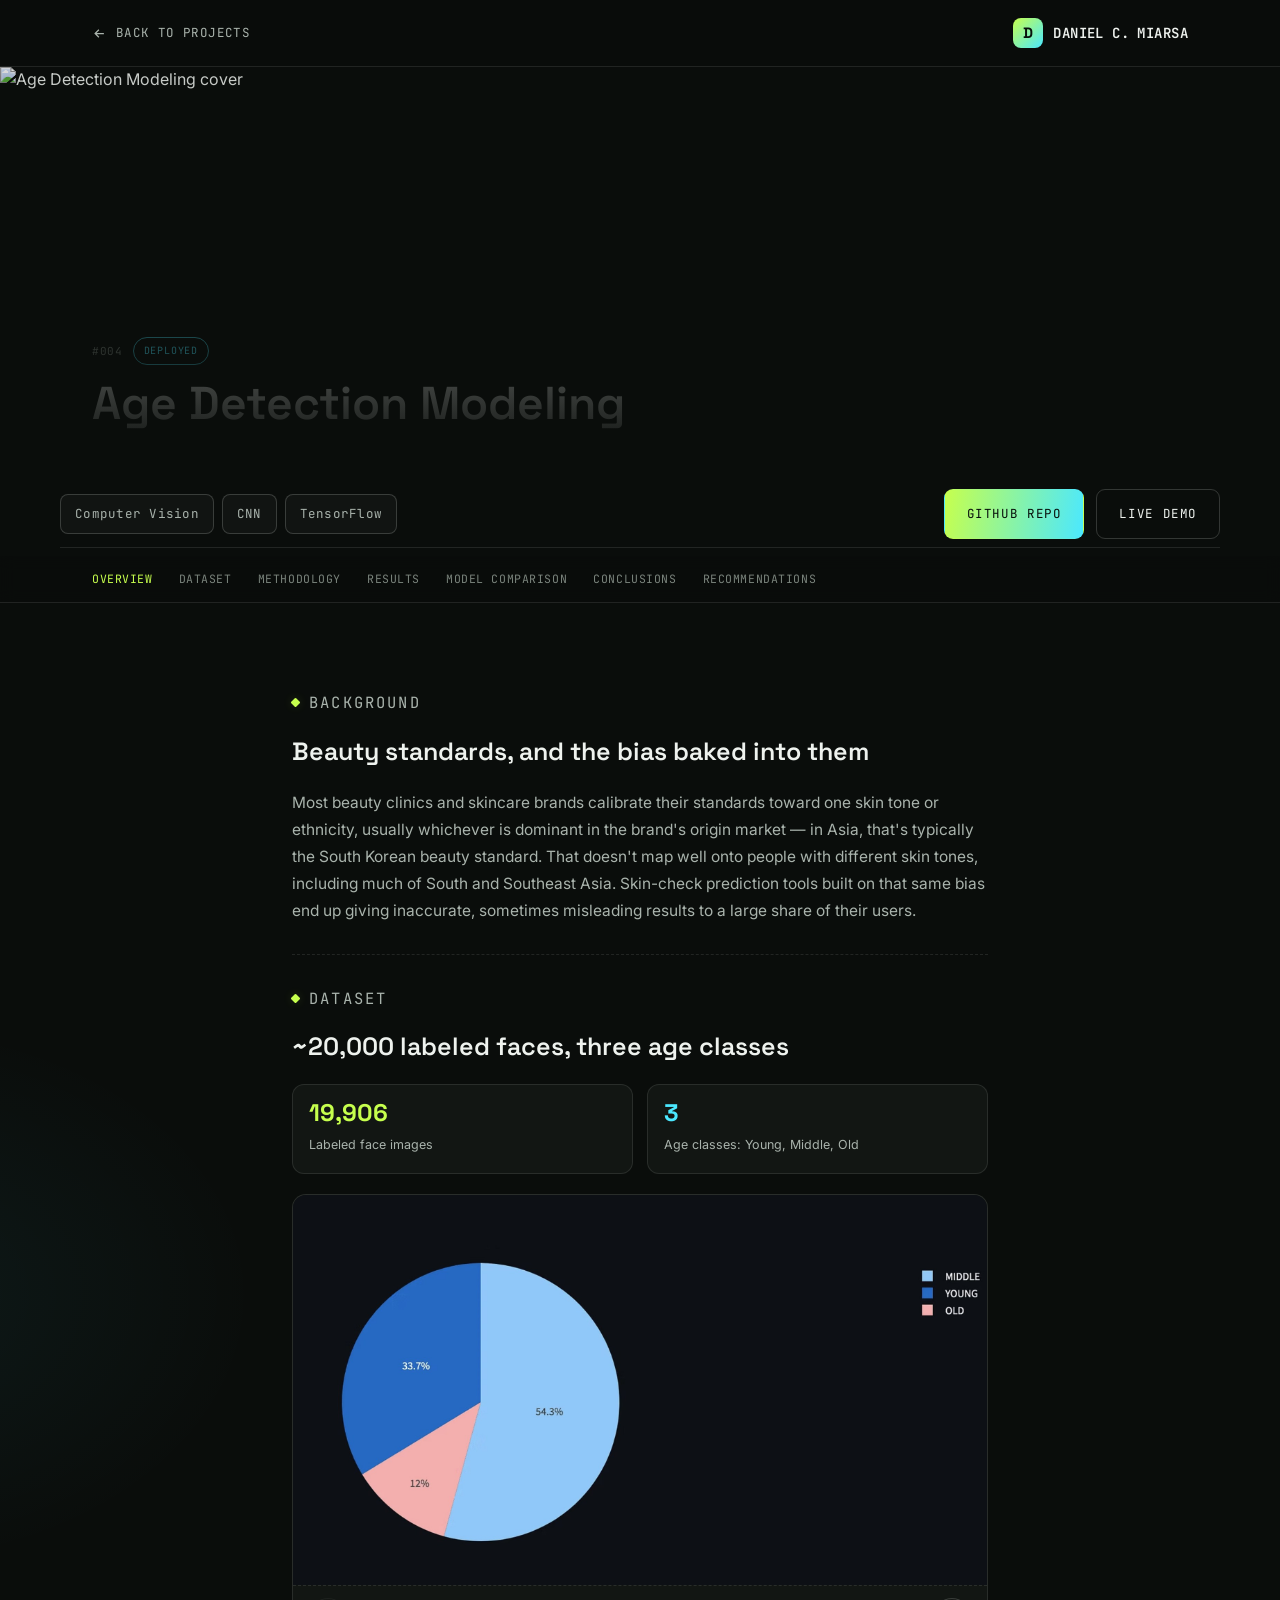
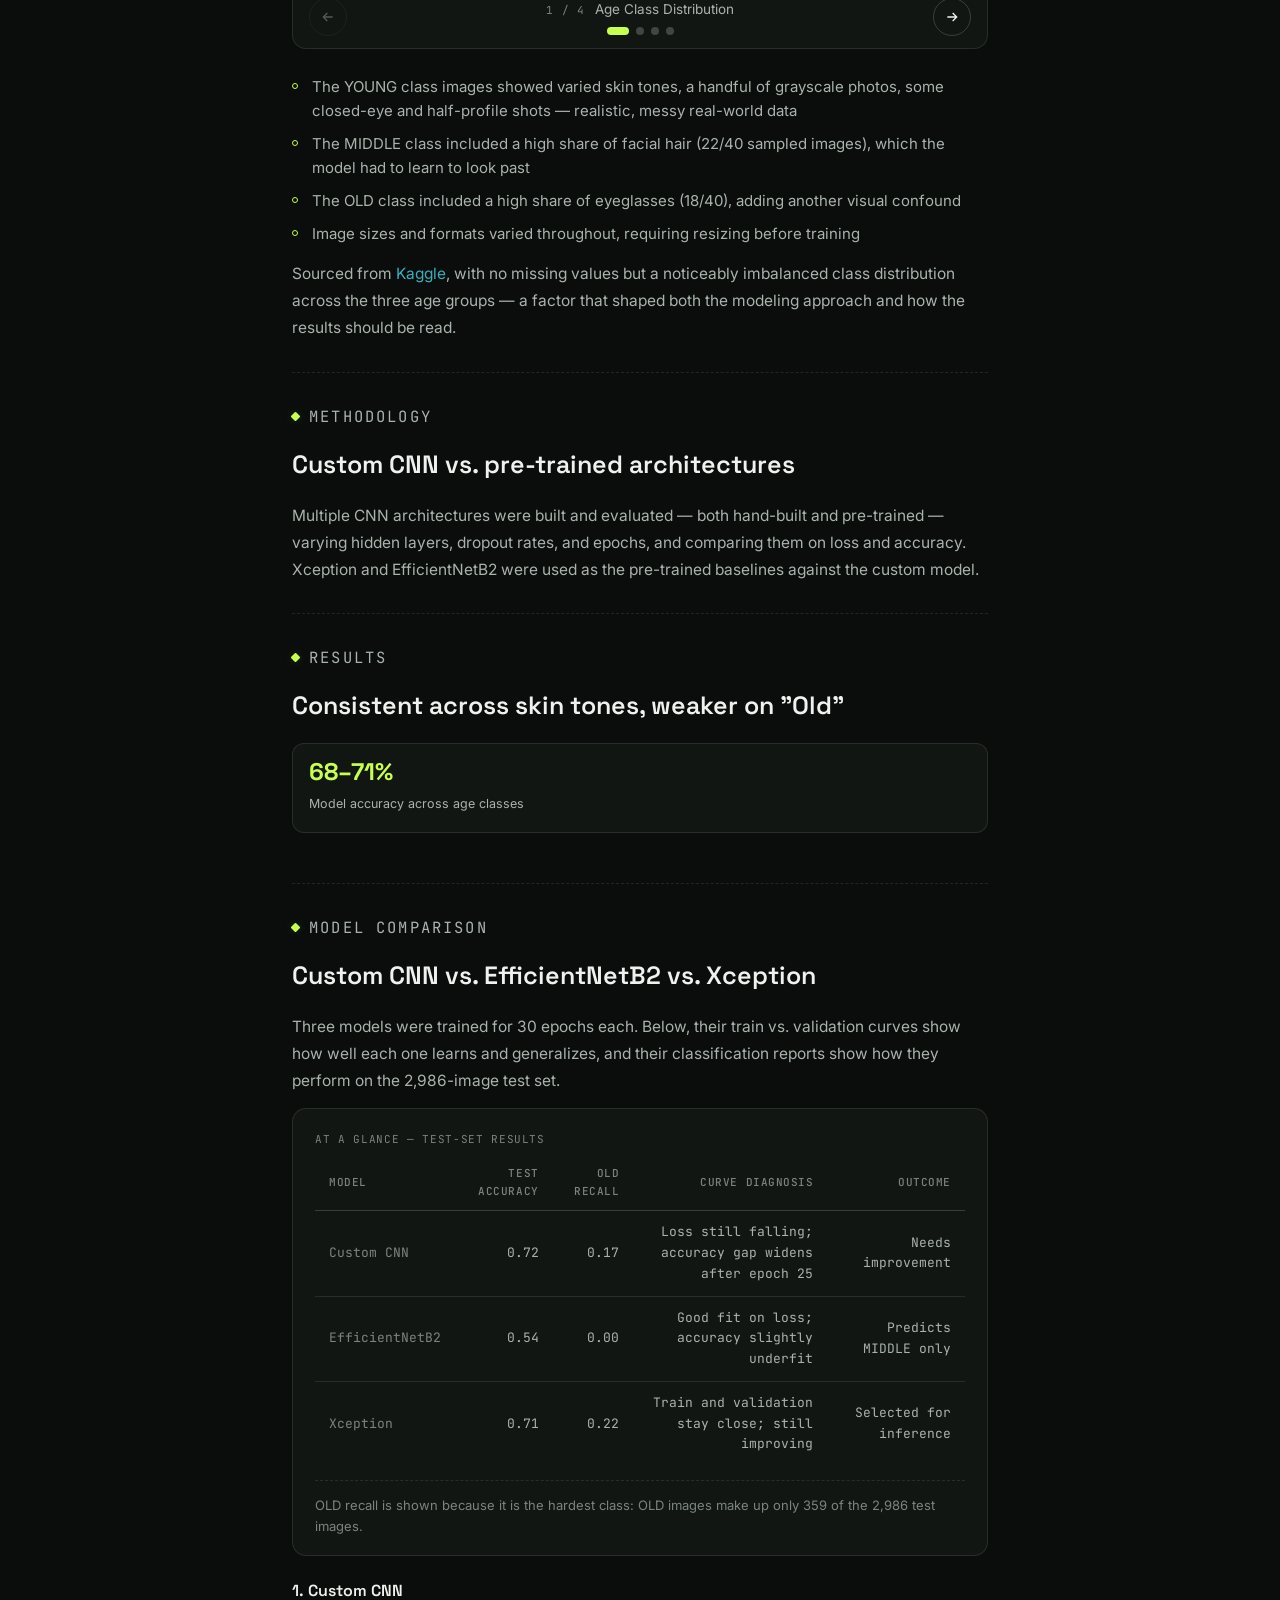
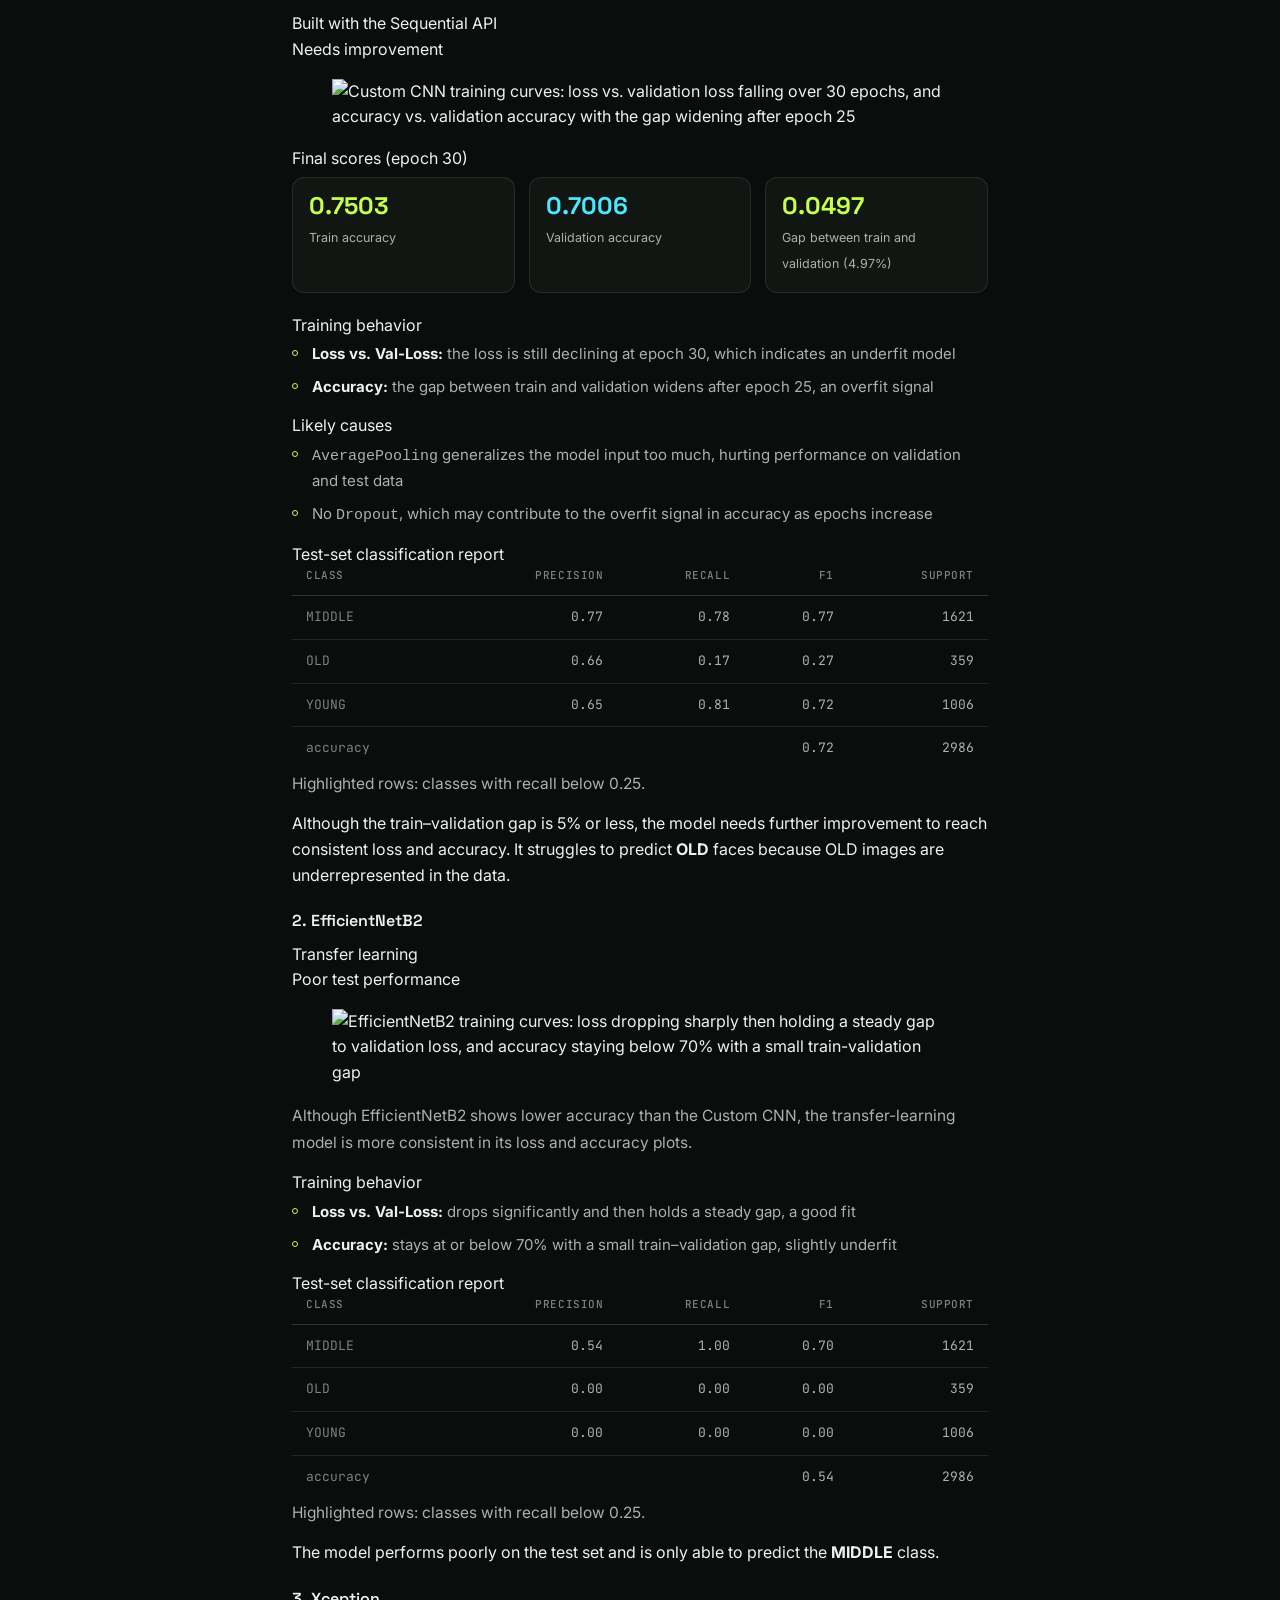
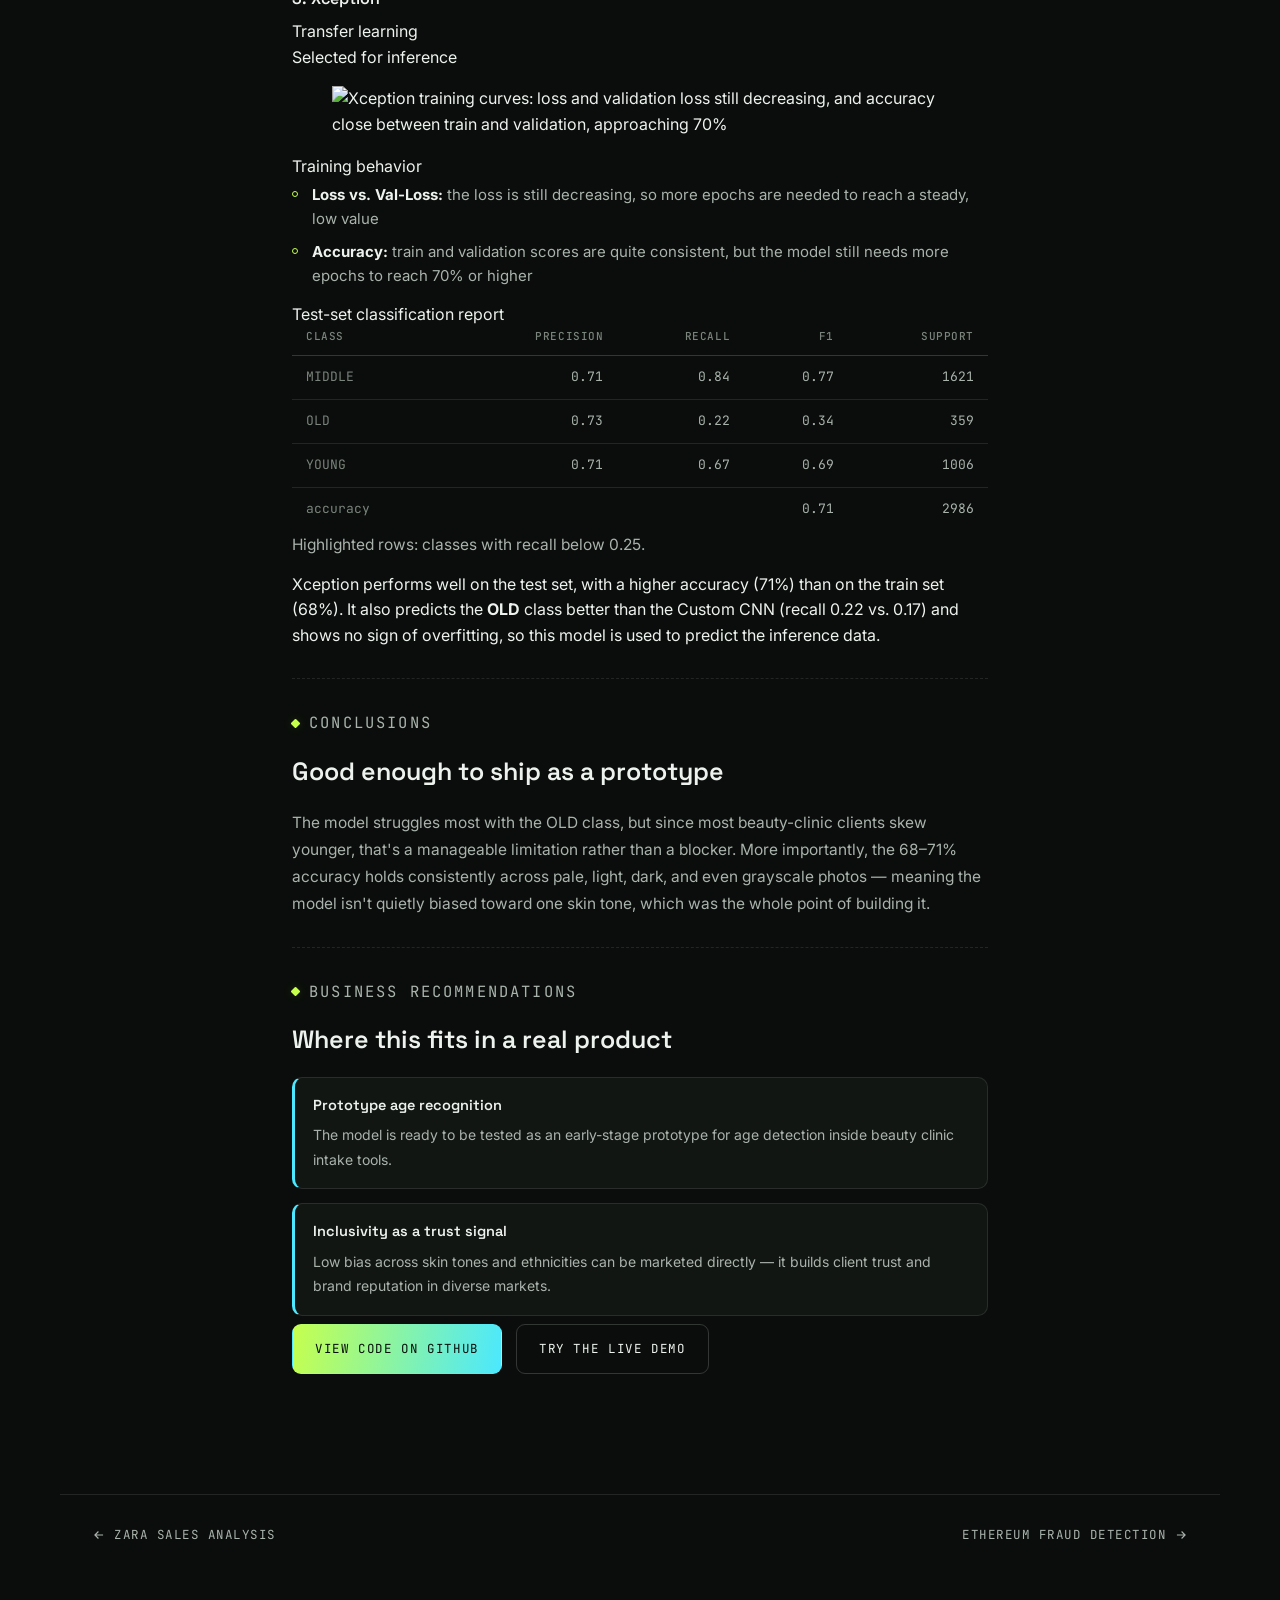
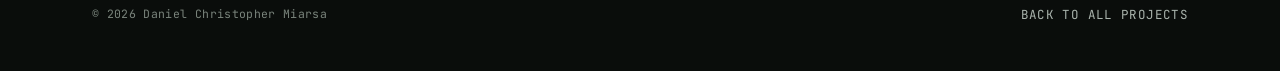
==== commit a459935e: "Add model comparisons" ====
--- a/projects/age-detection.html
+++ b/projects/age-detection.html
@@ -50,6 +50,7 @@
     <a href="#dataset">Dataset</a>
     <a href="#methodology">Methodology</a>
     <a href="#results">Results</a>
+    <a href="#model-comparison">Model Comparison</a>
     <a href="#conclusions">Conclusions</a>
     <a href="#recommendations">Recommendations</a>
   </div>
@@ -119,6 +120,126 @@
     </div>
   </section>
 
+  <section class="detail-section" id="model-comparison">
+    <p class="eyebrow">Model Comparison</p>
+    <h2>Custom CNN vs. EfficientNetB2 vs. Xception</h2>
+    <p>Three models were trained for 30 epochs each. Below, their train vs. validation curves show how well each one learns and generalizes, and their classification reports show how they perform on the 2,986-image test set.</p>
+
+    <div class="chart-block reveal">
+      <div class="chart-block-head">At a Glance &mdash; Test-Set Results</div>
+      <div class="table-scroll">
+        <table class="stats-table model-table">
+          <thead><tr><th>Model</th><th>Test accuracy</th><th>OLD recall</th><th class="txt">Curve diagnosis</th><th class="txt">Outcome</th></tr></thead>
+          <tbody>
+            <tr><td>Custom CNN</td><td>0.72</td><td>0.17</td><td class="txt">Loss still falling; accuracy gap widens after epoch 25</td><td class="txt">Needs improvement</td></tr>
+            <tr><td>EfficientNetB2</td><td>0.54</td><td>0.00</td><td class="txt">Good fit on loss; accuracy slightly underfit</td><td class="txt">Predicts MIDDLE only</td></tr>
+            <tr class="pick"><td>Xception</td><td>0.71</td><td>0.22</td><td class="txt">Train and validation stay close; still improving</td><td class="txt">Selected for inference</td></tr>
+          </tbody>
+        </table>
+      </div>
+      <div class="chart-note">OLD recall is shown because it is the hardest class: OLD images make up only 359 of the 2,986 test images.</div>
+    </div>
+
+    <article class="model-card reveal">
+      <div class="model-card-head">
+        <div><h3>1. Custom CNN</h3><span class="model-sub">Built with the Sequential API</span></div>
+        <span class="model-badge info">Needs improvement</span>
+      </div>
+      <figure class="model-curve">
+        <a href="images/age-curves-custom-cnn.png" target="_blank" rel="noopener" title="Open full size"><img src="images/age-curves-custom-cnn.png" alt="Custom CNN training curves: loss vs. validation loss falling over 30 epochs, and accuracy vs. validation accuracy with the gap widening after epoch 25" loading="lazy"></a>
+      </figure>
+      <div class="model-label">Final scores (epoch 30)</div>
+      <div class="stat-row">
+        <div class="stat-chip"><span class="stat-value">0.7503</span><span class="stat-label">Train accuracy</span></div>
+        <div class="stat-chip cyan"><span class="stat-value">0.7006</span><span class="stat-label">Validation accuracy</span></div>
+        <div class="stat-chip"><span class="stat-value">0.0497</span><span class="stat-label">Gap between train and validation (4.97%)</span></div>
+      </div>
+      <div class="model-label">Training behavior</div>
+      <ul>
+        <li><strong>Loss vs. Val-Loss:</strong> the loss is still declining at epoch 30, which indicates an underfit model</li>
+        <li><strong>Accuracy:</strong> the gap between train and validation widens after epoch 25, an overfit signal</li>
+      </ul>
+      <div class="model-label">Likely causes</div>
+      <ul>
+        <li><code>AveragePooling</code> generalizes the model input too much, hurting performance on validation and test data</li>
+        <li>No <code>Dropout</code>, which may contribute to the overfit signal in accuracy as epochs increase</li>
+      </ul>
+      <div class="model-label">Test-set classification report</div>
+        <div class="table-scroll">
+          <table class="stats-table report">
+            <thead><tr><th>Class</th><th>Precision</th><th>Recall</th><th>F1</th><th>Support</th></tr></thead>
+            <tbody>
+            <tr><td>MIDDLE</td><td>0.77</td><td>0.78</td><td>0.77</td><td>1621</td></tr>
+            <tr class="bad"><td>OLD</td><td>0.66</td><td>0.17</td><td>0.27</td><td>359</td></tr>
+            <tr><td>YOUNG</td><td>0.65</td><td>0.81</td><td>0.72</td><td>1006</td></tr>
+            <tr class="total"><td>accuracy</td><td></td><td></td><td>0.72</td><td>2986</td></tr>
+            </tbody>
+          </table>
+        </div>
+        <p class="report-note">Highlighted rows: classes with recall below 0.25.</p>
+      <div class="model-verdict info">Although the train&ndash;validation gap is 5% or less, the model needs further improvement to reach consistent loss and accuracy. It struggles to predict <strong>OLD</strong> faces because OLD images are underrepresented in the data.</div>
+    </article>
+
+    <article class="model-card reveal">
+      <div class="model-card-head">
+        <div><h3>2. EfficientNetB2</h3><span class="model-sub">Transfer learning</span></div>
+        <span class="model-badge bad">Poor test performance</span>
+      </div>
+      <figure class="model-curve">
+        <a href="images/age-curves-efficientnetb2.png" target="_blank" rel="noopener" title="Open full size"><img src="images/age-curves-efficientnetb2.png" alt="EfficientNetB2 training curves: loss dropping sharply then holding a steady gap to validation loss, and accuracy staying below 70% with a small train-validation gap" loading="lazy"></a>
+      </figure>
+      <p>Although EfficientNetB2 shows lower accuracy than the Custom CNN, the transfer-learning model is more consistent in its loss and accuracy plots.</p>
+      <div class="model-label">Training behavior</div>
+      <ul>
+        <li><strong>Loss vs. Val-Loss:</strong> drops significantly and then holds a steady gap, a good fit</li>
+        <li><strong>Accuracy:</strong> stays at or below 70% with a small train&ndash;validation gap, slightly underfit</li>
+      </ul>
+      <div class="model-label">Test-set classification report</div>
+        <div class="table-scroll">
+          <table class="stats-table report">
+            <thead><tr><th>Class</th><th>Precision</th><th>Recall</th><th>F1</th><th>Support</th></tr></thead>
+            <tbody>
+            <tr><td>MIDDLE</td><td>0.54</td><td>1.00</td><td>0.70</td><td>1621</td></tr>
+            <tr class="bad"><td>OLD</td><td>0.00</td><td>0.00</td><td>0.00</td><td>359</td></tr>
+            <tr class="bad"><td>YOUNG</td><td>0.00</td><td>0.00</td><td>0.00</td><td>1006</td></tr>
+            <tr class="total"><td>accuracy</td><td></td><td></td><td>0.54</td><td>2986</td></tr>
+            </tbody>
+          </table>
+        </div>
+        <p class="report-note">Highlighted rows: classes with recall below 0.25.</p>
+      <div class="model-verdict bad">The model performs poorly on the test set and is only able to predict the <strong>MIDDLE</strong> class.</div>
+    </article>
+
+    <article class="model-card reveal">
+      <div class="model-card-head">
+        <div><h3>3. Xception</h3><span class="model-sub">Transfer learning</span></div>
+        <span class="model-badge good">Selected for inference</span>
+      </div>
+      <figure class="model-curve">
+        <a href="images/age-curves-xception.png" target="_blank" rel="noopener" title="Open full size"><img src="images/age-curves-xception.png" alt="Xception training curves: loss and validation loss still decreasing, and accuracy close between train and validation, approaching 70%" loading="lazy"></a>
+      </figure>
+      <div class="model-label">Training behavior</div>
+      <ul>
+        <li><strong>Loss vs. Val-Loss:</strong> the loss is still decreasing, so more epochs are needed to reach a steady, low value</li>
+        <li><strong>Accuracy:</strong> train and validation scores are quite consistent, but the model still needs more epochs to reach 70% or higher</li>
+      </ul>
+      <div class="model-label">Test-set classification report</div>
+        <div class="table-scroll">
+          <table class="stats-table report">
+            <thead><tr><th>Class</th><th>Precision</th><th>Recall</th><th>F1</th><th>Support</th></tr></thead>
+            <tbody>
+            <tr><td>MIDDLE</td><td>0.71</td><td>0.84</td><td>0.77</td><td>1621</td></tr>
+            <tr class="bad"><td>OLD</td><td>0.73</td><td>0.22</td><td>0.34</td><td>359</td></tr>
+            <tr><td>YOUNG</td><td>0.71</td><td>0.67</td><td>0.69</td><td>1006</td></tr>
+            <tr class="total"><td>accuracy</td><td></td><td></td><td>0.71</td><td>2986</td></tr>
+            </tbody>
+          </table>
+        </div>
+        <p class="report-note">Highlighted rows: classes with recall below 0.25.</p>
+      <div class="model-verdict good">Xception performs well on the test set, with a higher accuracy (71%) than on the train set (68%). It also predicts the <strong>OLD</strong> class better than the Custom CNN (recall 0.22 vs. 0.17) and shows no sign of overfitting, so this model is used to predict the inference data.</div>
+    </article>
+  </section>
+
   <section class="detail-section" id="conclusions">
     <p class="eyebrow">Conclusions</p>
     <h2>Good enough to ship as a prototype</h2>
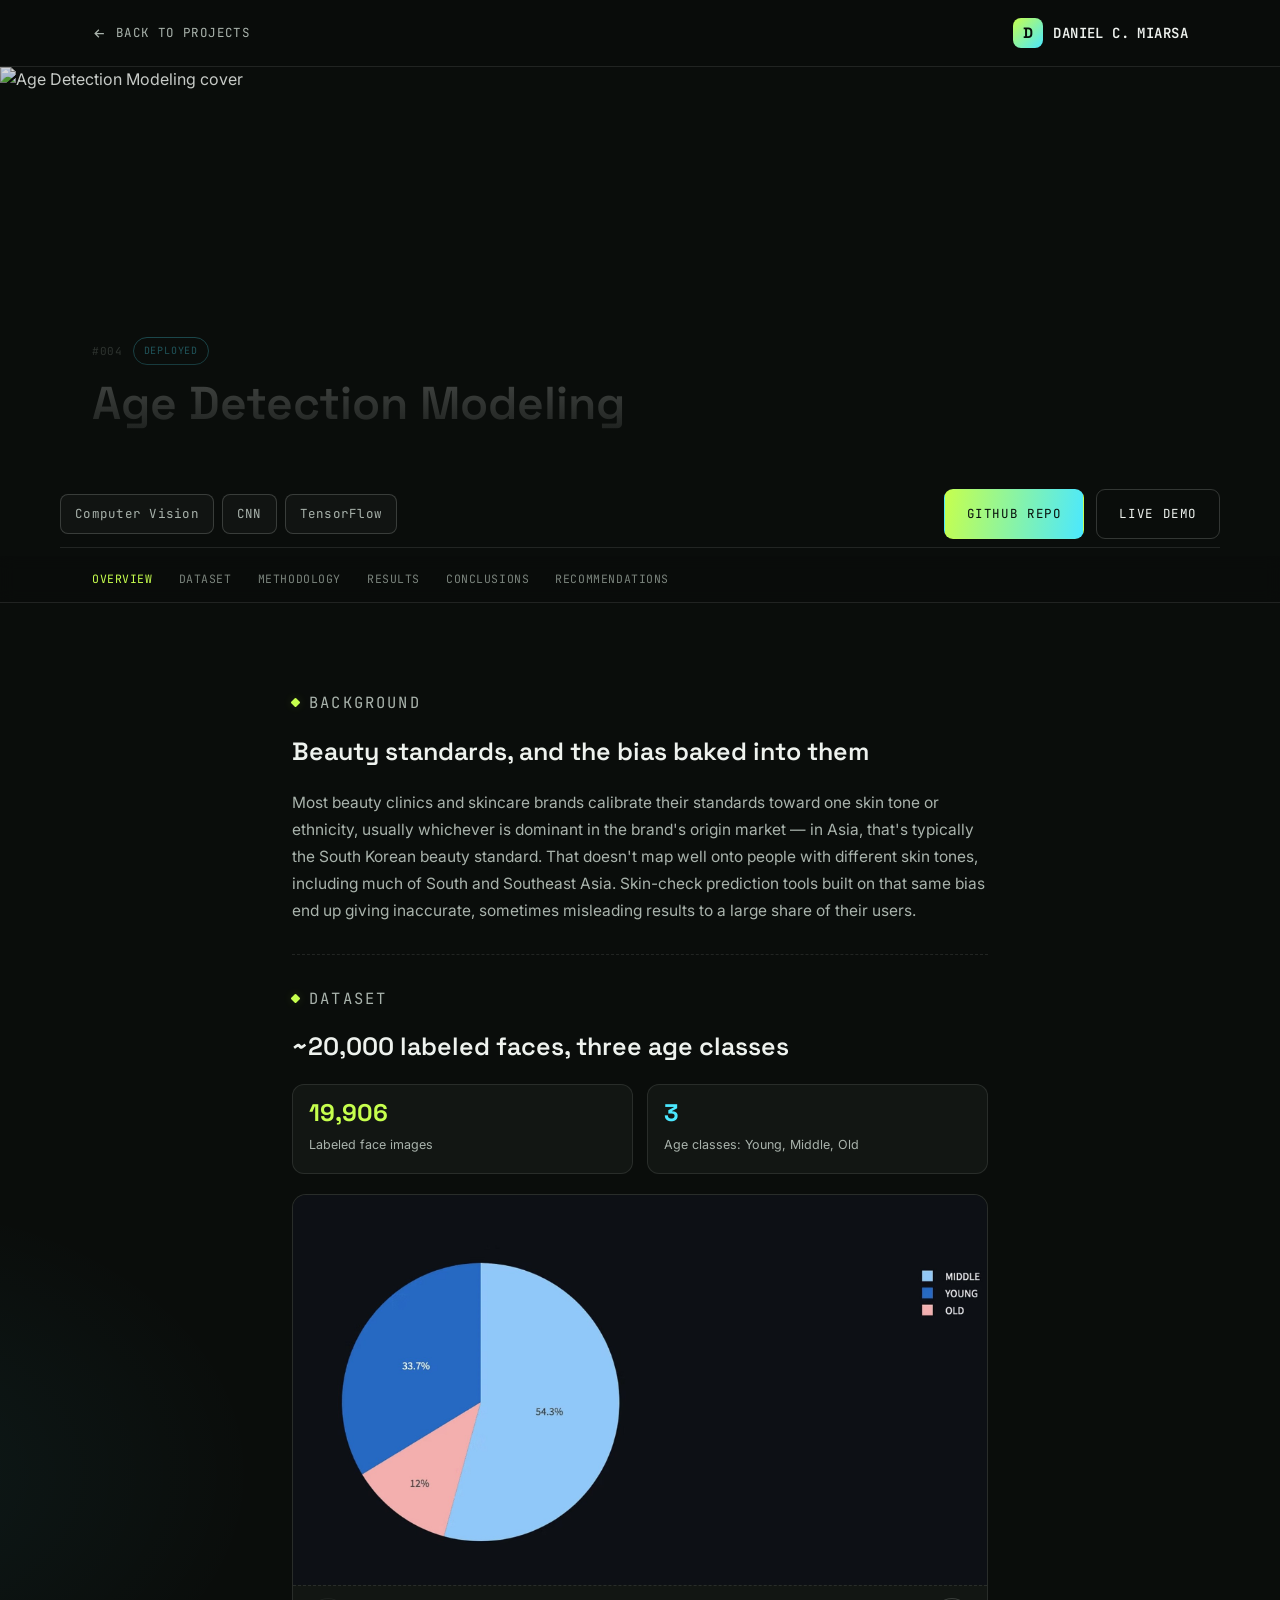
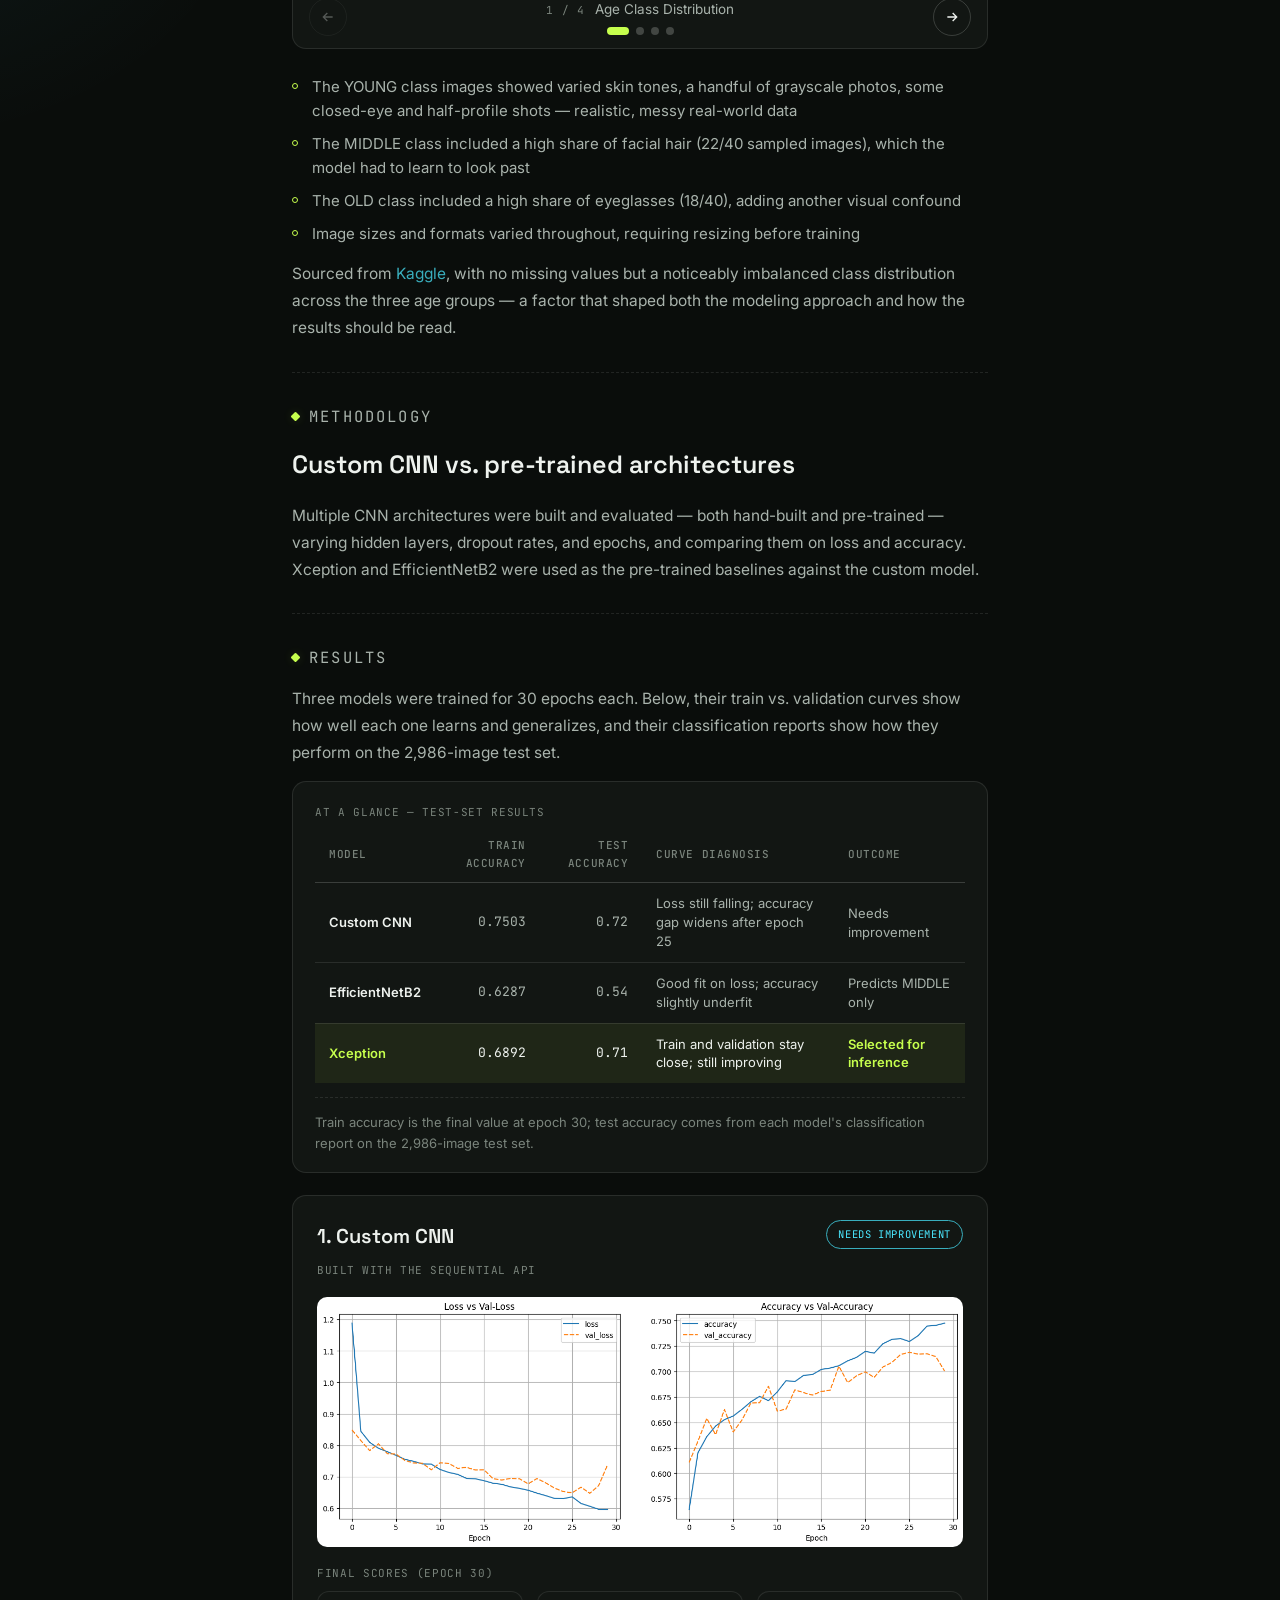
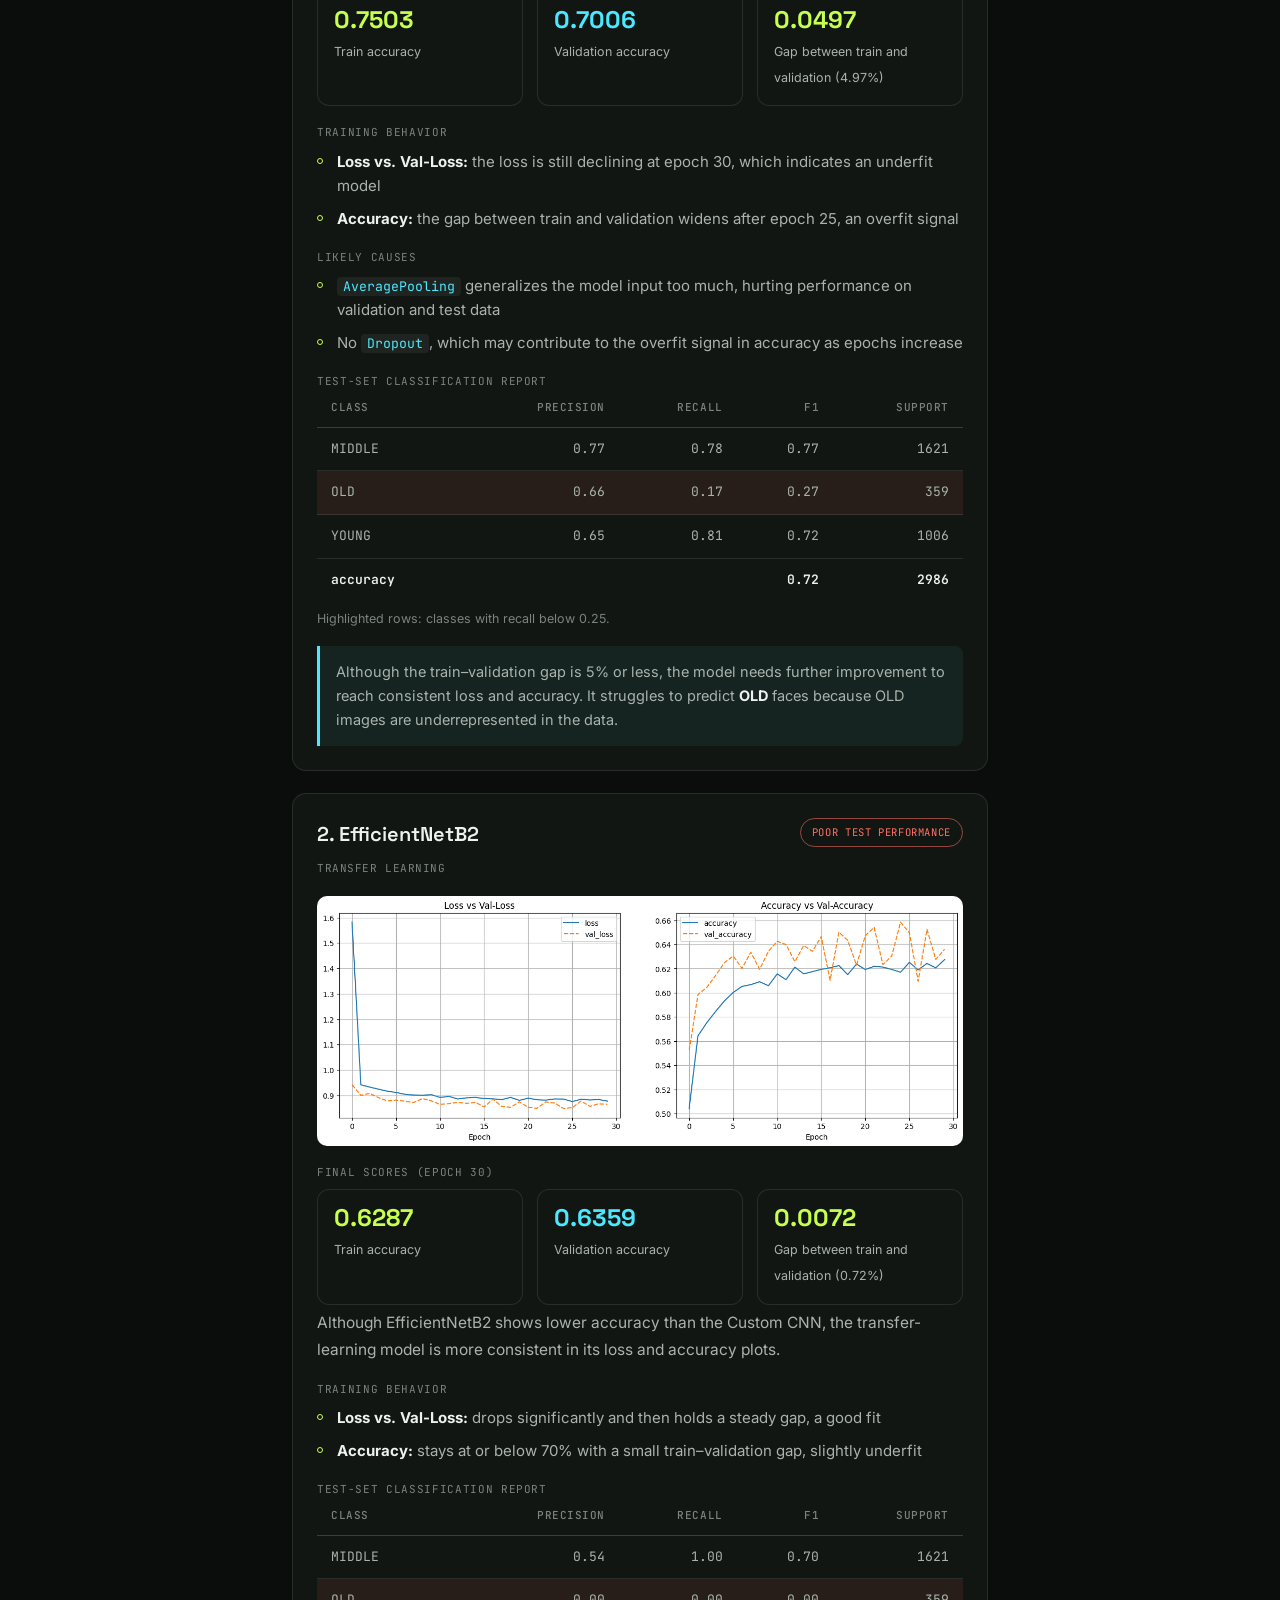
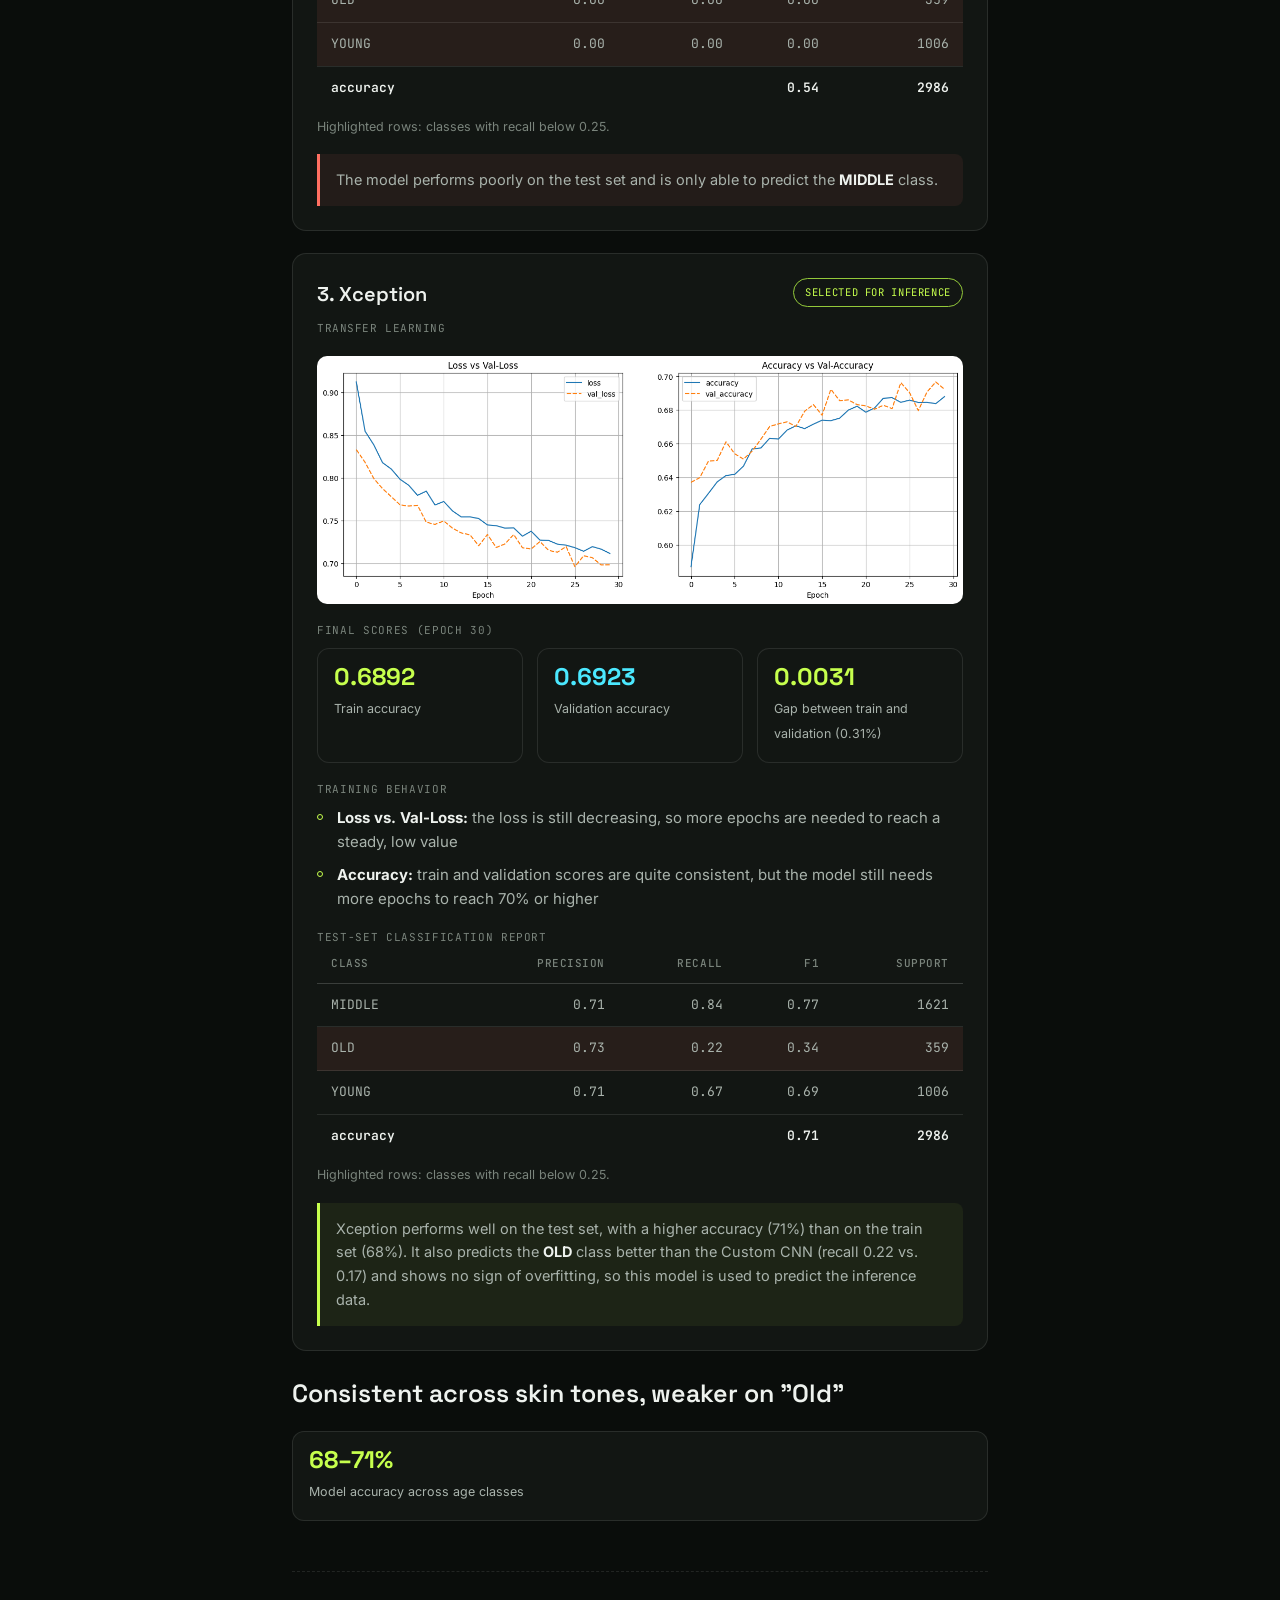
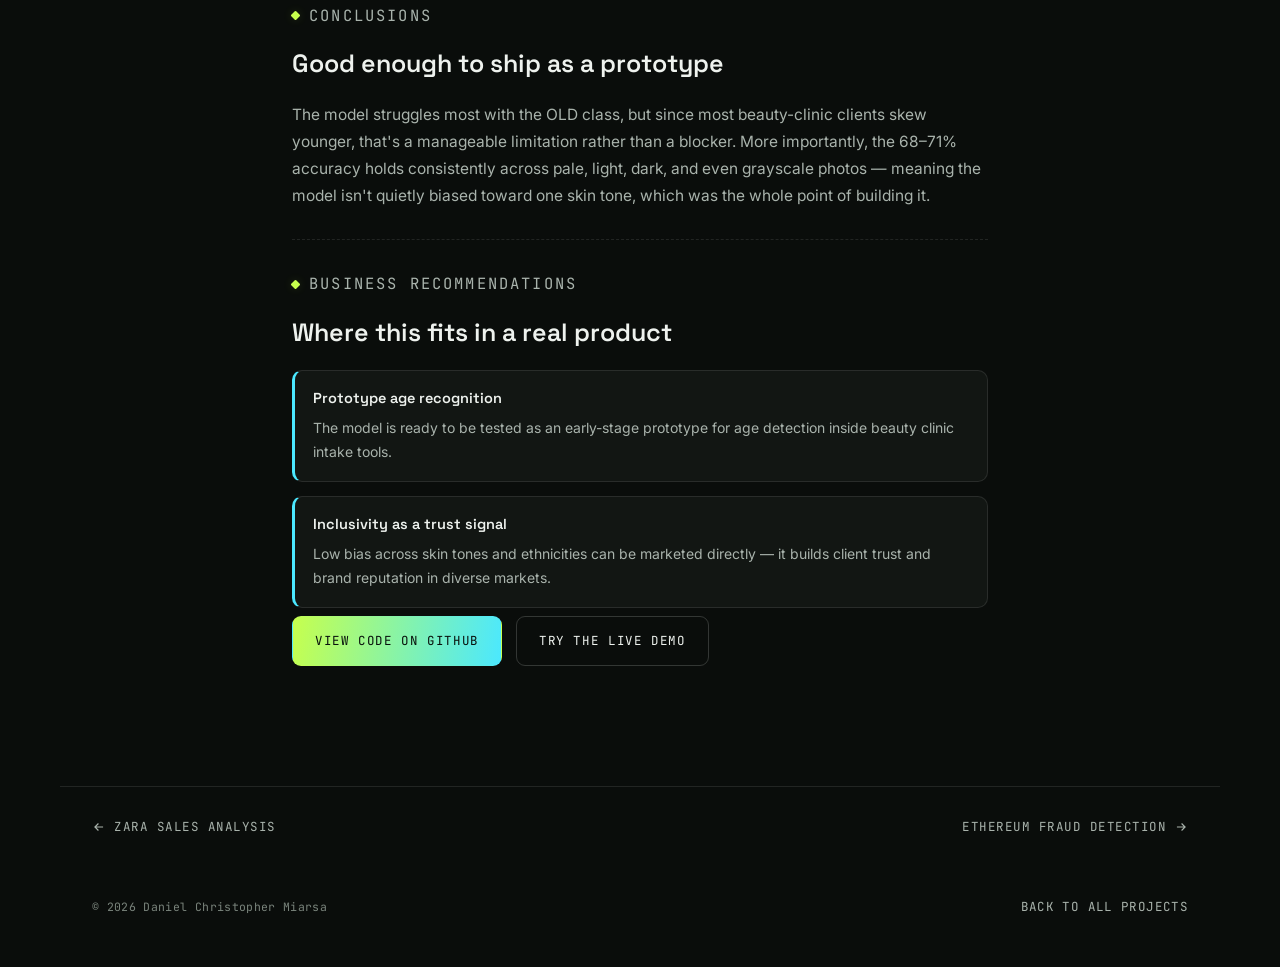
==== commit 0ea9f032: "Adjust Result position & adding some details" ====
--- a/projects/age-detection.html
+++ b/projects/age-detection.html
@@ -50,7 +50,6 @@
     <a href="#dataset">Dataset</a>
     <a href="#methodology">Methodology</a>
     <a href="#results">Results</a>
-    <a href="#model-comparison">Model Comparison</a>
     <a href="#conclusions">Conclusions</a>
     <a href="#recommendations">Recommendations</a>
   </div>
@@ -114,30 +113,21 @@
 
   <section class="detail-section" id="results">
     <p class="eyebrow">Results</p>
-    <h2>Consistent across skin tones, weaker on "Old"</h2>
-    <div class="stat-row">
-      <div class="stat-chip"><span class="stat-value">68–71%</span><span class="stat-label">Model accuracy across age classes</span></div>
-    </div>
-  </section>
-
-  <section class="detail-section" id="model-comparison">
-    <p class="eyebrow">Model Comparison</p>
-    <h2>Custom CNN vs. EfficientNetB2 vs. Xception</h2>
     <p>Three models were trained for 30 epochs each. Below, their train vs. validation curves show how well each one learns and generalizes, and their classification reports show how they perform on the 2,986-image test set.</p>
 
     <div class="chart-block reveal">
       <div class="chart-block-head">At a Glance &mdash; Test-Set Results</div>
       <div class="table-scroll">
         <table class="stats-table model-table">
-          <thead><tr><th>Model</th><th>Test accuracy</th><th>OLD recall</th><th class="txt">Curve diagnosis</th><th class="txt">Outcome</th></tr></thead>
+          <thead><tr><th>Model</th><th>Train accuracy</th><th>Test accuracy</th><th class="txt">Curve diagnosis</th><th class="txt">Outcome</th></tr></thead>
           <tbody>
-            <tr><td>Custom CNN</td><td>0.72</td><td>0.17</td><td class="txt">Loss still falling; accuracy gap widens after epoch 25</td><td class="txt">Needs improvement</td></tr>
-            <tr><td>EfficientNetB2</td><td>0.54</td><td>0.00</td><td class="txt">Good fit on loss; accuracy slightly underfit</td><td class="txt">Predicts MIDDLE only</td></tr>
-            <tr class="pick"><td>Xception</td><td>0.71</td><td>0.22</td><td class="txt">Train and validation stay close; still improving</td><td class="txt">Selected for inference</td></tr>
+            <tr><td>Custom CNN</td><td>0.7503</td><td>0.72</td><td class="txt">Loss still falling; accuracy gap widens after epoch 25</td><td class="txt">Needs improvement</td></tr>
+            <tr><td>EfficientNetB2</td><td>0.6287</td><td>0.54</td><td class="txt">Good fit on loss; accuracy slightly underfit</td><td class="txt">Predicts MIDDLE only</td></tr>
+            <tr class="pick"><td>Xception</td><td>0.6892</td><td>0.71</td><td class="txt">Train and validation stay close; still improving</td><td class="txt">Selected for inference</td></tr>
           </tbody>
         </table>
       </div>
-      <div class="chart-note">OLD recall is shown because it is the hardest class: OLD images make up only 359 of the 2,986 test images.</div>
+      <div class="chart-note">Train accuracy is the final value at epoch 30; test accuracy comes from each model's classification report on the 2,986-image test set.</div>
     </div>
 
     <article class="model-card reveal">
@@ -188,6 +178,12 @@
       <figure class="model-curve">
         <a href="images/age-curves-efficientnetb2.png" target="_blank" rel="noopener" title="Open full size"><img src="images/age-curves-efficientnetb2.png" alt="EfficientNetB2 training curves: loss dropping sharply then holding a steady gap to validation loss, and accuracy staying below 70% with a small train-validation gap" loading="lazy"></a>
       </figure>
+      <div class="model-label">Final scores (epoch 30)</div>
+      <div class="stat-row">
+        <div class="stat-chip"><span class="stat-value">0.6287</span><span class="stat-label">Train accuracy</span></div>
+        <div class="stat-chip cyan"><span class="stat-value">0.6359</span><span class="stat-label">Validation accuracy</span></div>
+        <div class="stat-chip"><span class="stat-value">0.0072</span><span class="stat-label">Gap between train and validation (0.72%)</span></div>
+      </div>
       <p>Although EfficientNetB2 shows lower accuracy than the Custom CNN, the transfer-learning model is more consistent in its loss and accuracy plots.</p>
       <div class="model-label">Training behavior</div>
       <ul>
@@ -218,6 +214,12 @@
       <figure class="model-curve">
         <a href="images/age-curves-xception.png" target="_blank" rel="noopener" title="Open full size"><img src="images/age-curves-xception.png" alt="Xception training curves: loss and validation loss still decreasing, and accuracy close between train and validation, approaching 70%" loading="lazy"></a>
       </figure>
+      <div class="model-label">Final scores (epoch 30)</div>
+      <div class="stat-row">
+        <div class="stat-chip"><span class="stat-value">0.6892</span><span class="stat-label">Train accuracy</span></div>
+        <div class="stat-chip cyan"><span class="stat-value">0.6923</span><span class="stat-label">Validation accuracy</span></div>
+        <div class="stat-chip"><span class="stat-value">0.0031</span><span class="stat-label">Gap between train and validation (0.31%)</span></div>
+      </div>
       <div class="model-label">Training behavior</div>
       <ul>
         <li><strong>Loss vs. Val-Loss:</strong> the loss is still decreasing, so more epochs are needed to reach a steady, low value</li>
@@ -238,6 +240,10 @@
         <p class="report-note">Highlighted rows: classes with recall below 0.25.</p>
       <div class="model-verdict good">Xception performs well on the test set, with a higher accuracy (71%) than on the train set (68%). It also predicts the <strong>OLD</strong> class better than the Custom CNN (recall 0.22 vs. 0.17) and shows no sign of overfitting, so this model is used to predict the inference data.</div>
     </article>
+    <h2>Consistent across skin tones, weaker on "Old"</h2>
+    <div class="stat-row">
+      <div class="stat-chip"><span class="stat-value">68–71%</span><span class="stat-label">Model accuracy across age classes</span></div>
+    </div>
   </section>
 
   <section class="detail-section" id="conclusions">
--- a/styles.css
+++ b/styles.css
@@ -1230,3 +1230,89 @@
 }
 .slider-dot:hover{ background: rgba(238,242,238,0.45); }
 .slider-dot.active{ width:22px; background: var(--lime); }
+
+/* ---------- model comparison (detail pages) ---------- */
+.detail-section code{
+  font-family: var(--mono);
+  font-size: .88em;
+  color: var(--cyan);
+  background: rgba(238,242,238,0.06);
+  padding: 1px 6px;
+  border-radius: 4px;
+}
+.stats-table .txt, .stats-table th.txt{
+  text-align:left;
+}
+.stats-table td.txt{
+  font-family: var(--sans);
+  font-size:13px;
+  line-height:1.45;
+  color: var(--text-soft);
+}
+.model-table td:first-child{ color: var(--text); font-family: var(--sans); font-weight:600; }
+.stats-table tr.pick td{ background: rgba(198,255,77,0.07); color: var(--text); }
+.stats-table tr.pick td:first-child, .stats-table tr.pick td.txt:last-child{ color: var(--lime); font-weight:600; }
+.report td:first-child{ color: var(--text-soft); }
+.report tr.bad td{ background: rgba(255,111,97,0.09); }
+.report tr.total td{ color: var(--text); font-weight:600; border-top: 1px solid var(--border-strong); }
+.report-note{ font-size:12.5px !important; color: var(--text-faint) !important; margin: 8px 0 0 !important; line-height:1.5 !important; }
+
+.model-card{
+  background: var(--card);
+  border: 1px solid var(--border);
+  border-radius: 14px;
+  padding: 24px;
+  margin: 0 0 22px;
+}
+.model-card-head{
+  display:flex;
+  justify-content:space-between;
+  align-items:flex-start;
+  gap:12px;
+  flex-wrap:wrap;
+  margin-bottom:16px;
+}
+.model-card-head h3{ font-size:20px; margin:0 0 4px; }
+.model-sub{ font-family: var(--mono); font-size:11px; letter-spacing:.05em; text-transform:uppercase; color: var(--text-faint); }
+.model-badge{
+  font-family: var(--mono);
+  font-size:10.5px;
+  letter-spacing:.06em;
+  text-transform:uppercase;
+  padding:5px 11px;
+  border-radius:999px;
+  border:1px solid;
+  white-space:nowrap;
+}
+.model-badge.info{ color: var(--cyan); border-color: var(--cyan-dim); }
+.model-badge.bad{ color:#ff6f61; border-color: rgba(255,111,97,0.55); }
+.model-badge.good{ color: var(--lime); border-color: var(--lime-dim); }
+.model-curve{ margin:0 0 18px; border-radius:10px; overflow:hidden; background:#fff; }
+.model-curve a{ display:block; cursor: zoom-in; }
+.model-curve img{ width:100%; height:auto; display:block; }
+.model-label{
+  font-family: var(--mono);
+  font-size:11px;
+  letter-spacing:.06em;
+  text-transform:uppercase;
+  color: var(--text-faint);
+  margin: 18px 0 8px;
+}
+.model-card .table-scroll{ margin-top:4px; }
+.model-card .stat-row{ margin: 4px 0 4px; }
+.model-verdict{
+  margin-top:18px;
+  padding:14px 16px;
+  border-left:3px solid;
+  border-radius: 0 8px 8px 0;
+  font-size:14.5px;
+  line-height:1.65;
+  color: var(--text-soft);
+}
+.model-verdict strong{ color: var(--text); }
+.model-verdict.info{ border-color: var(--cyan); background: rgba(75,232,255,0.06); }
+.model-verdict.bad{ border-color:#ff6f61; background: rgba(255,111,97,0.07); }
+.model-verdict.good{ border-color: var(--lime); background: rgba(198,255,77,0.06); }
+@media (max-width: 680px){
+  .model-card{ padding:18px 16px; }
+}
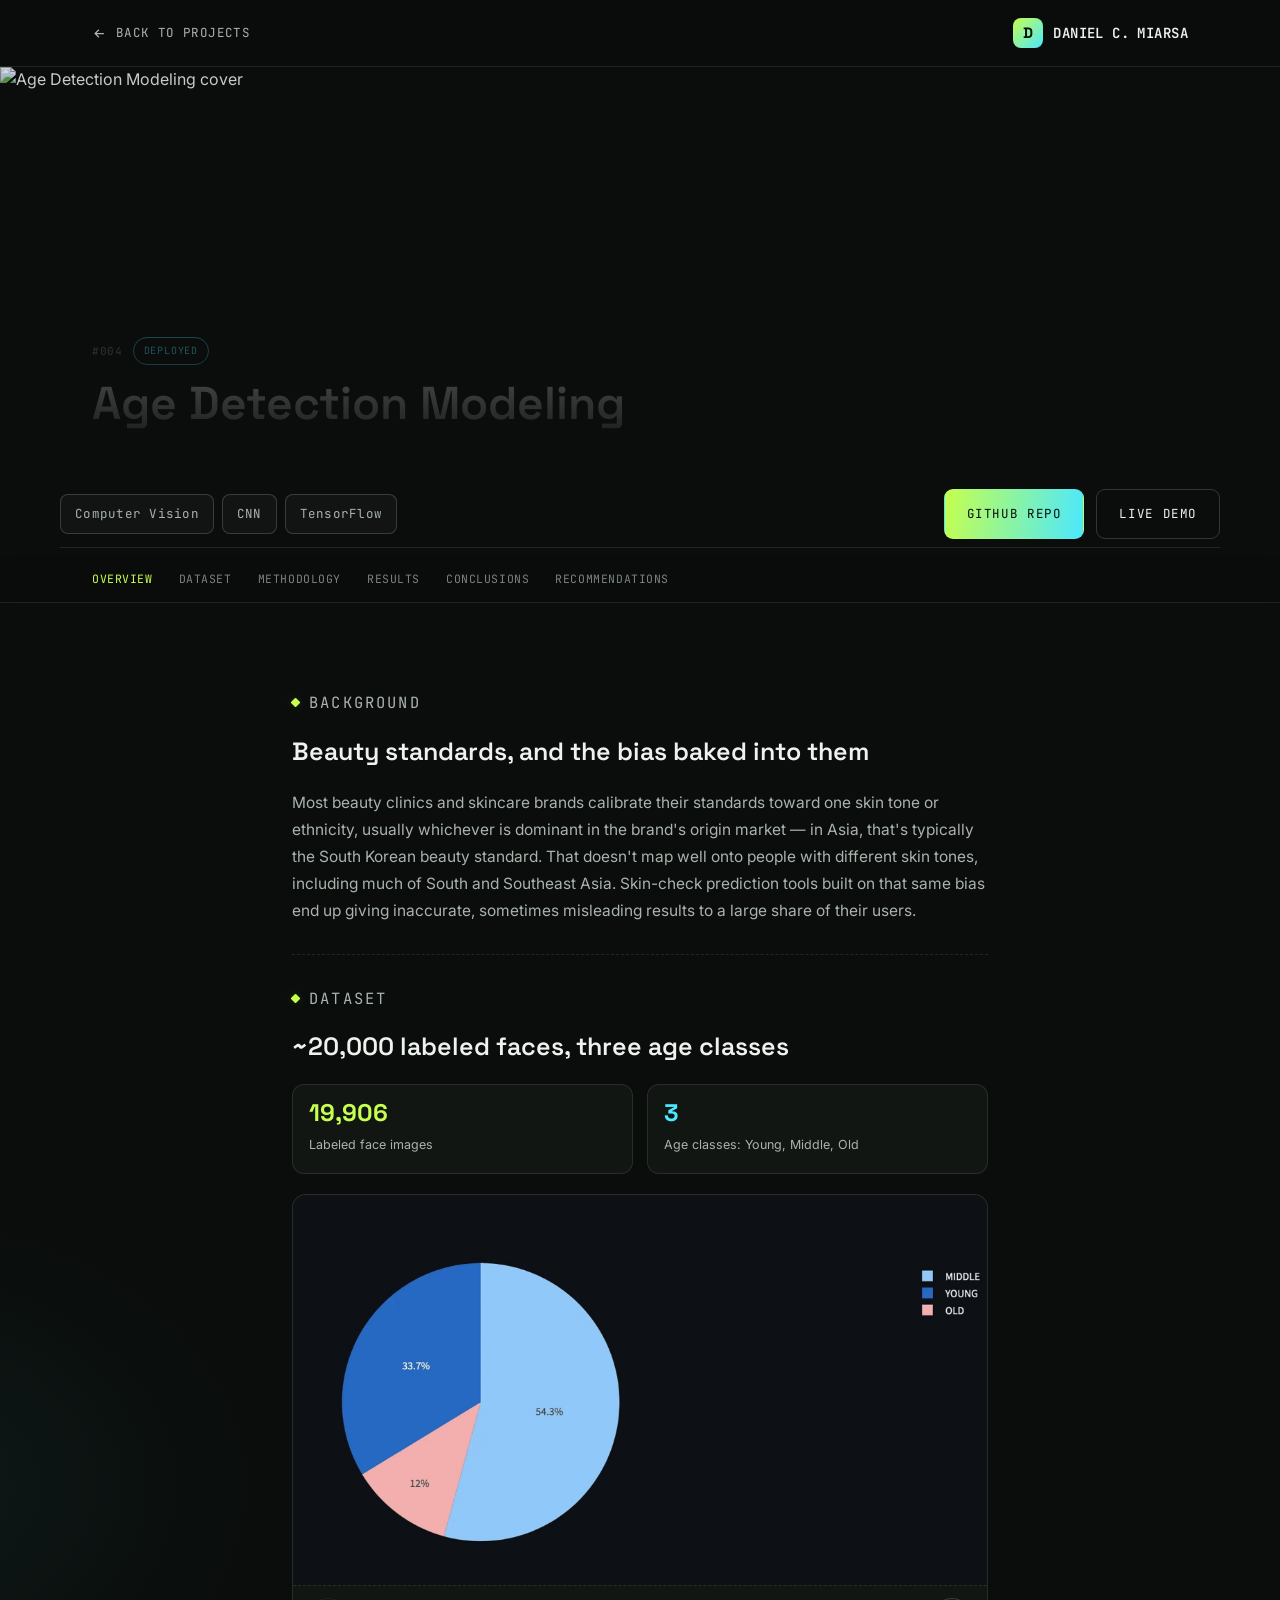
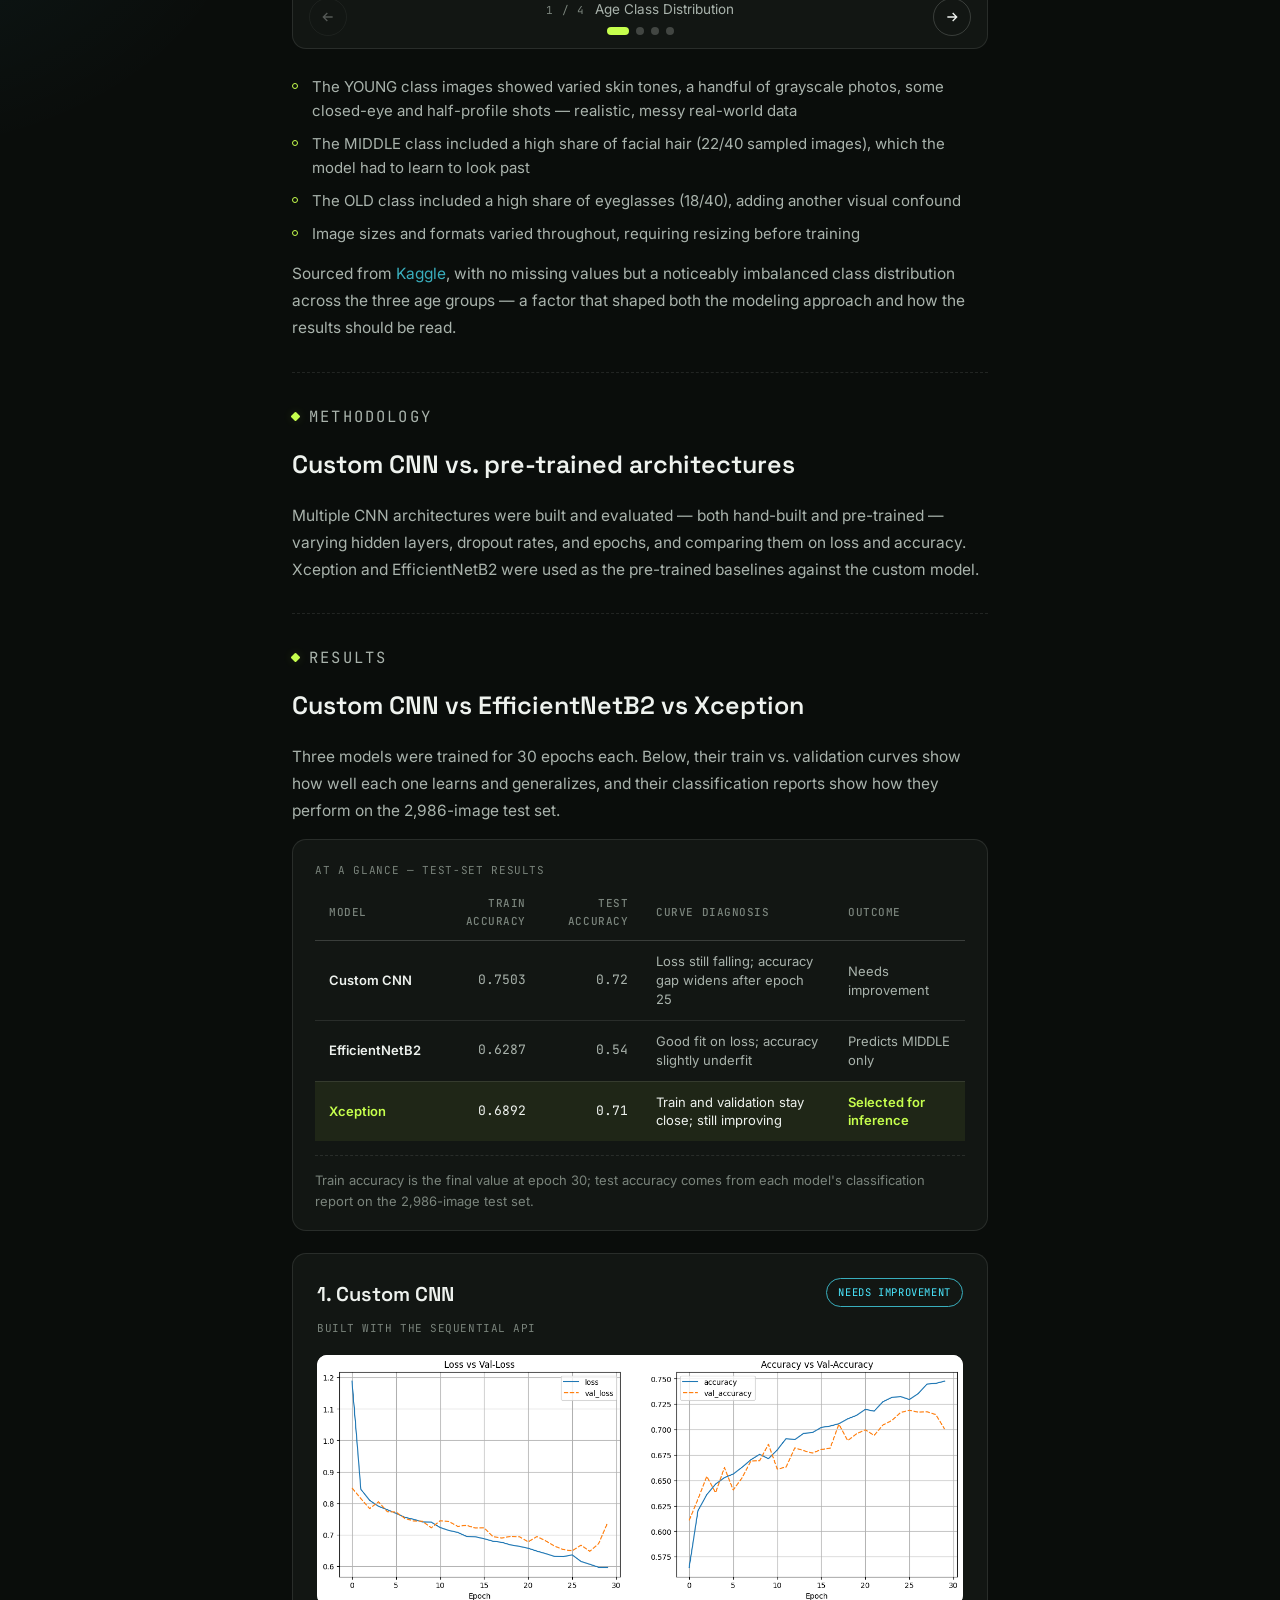
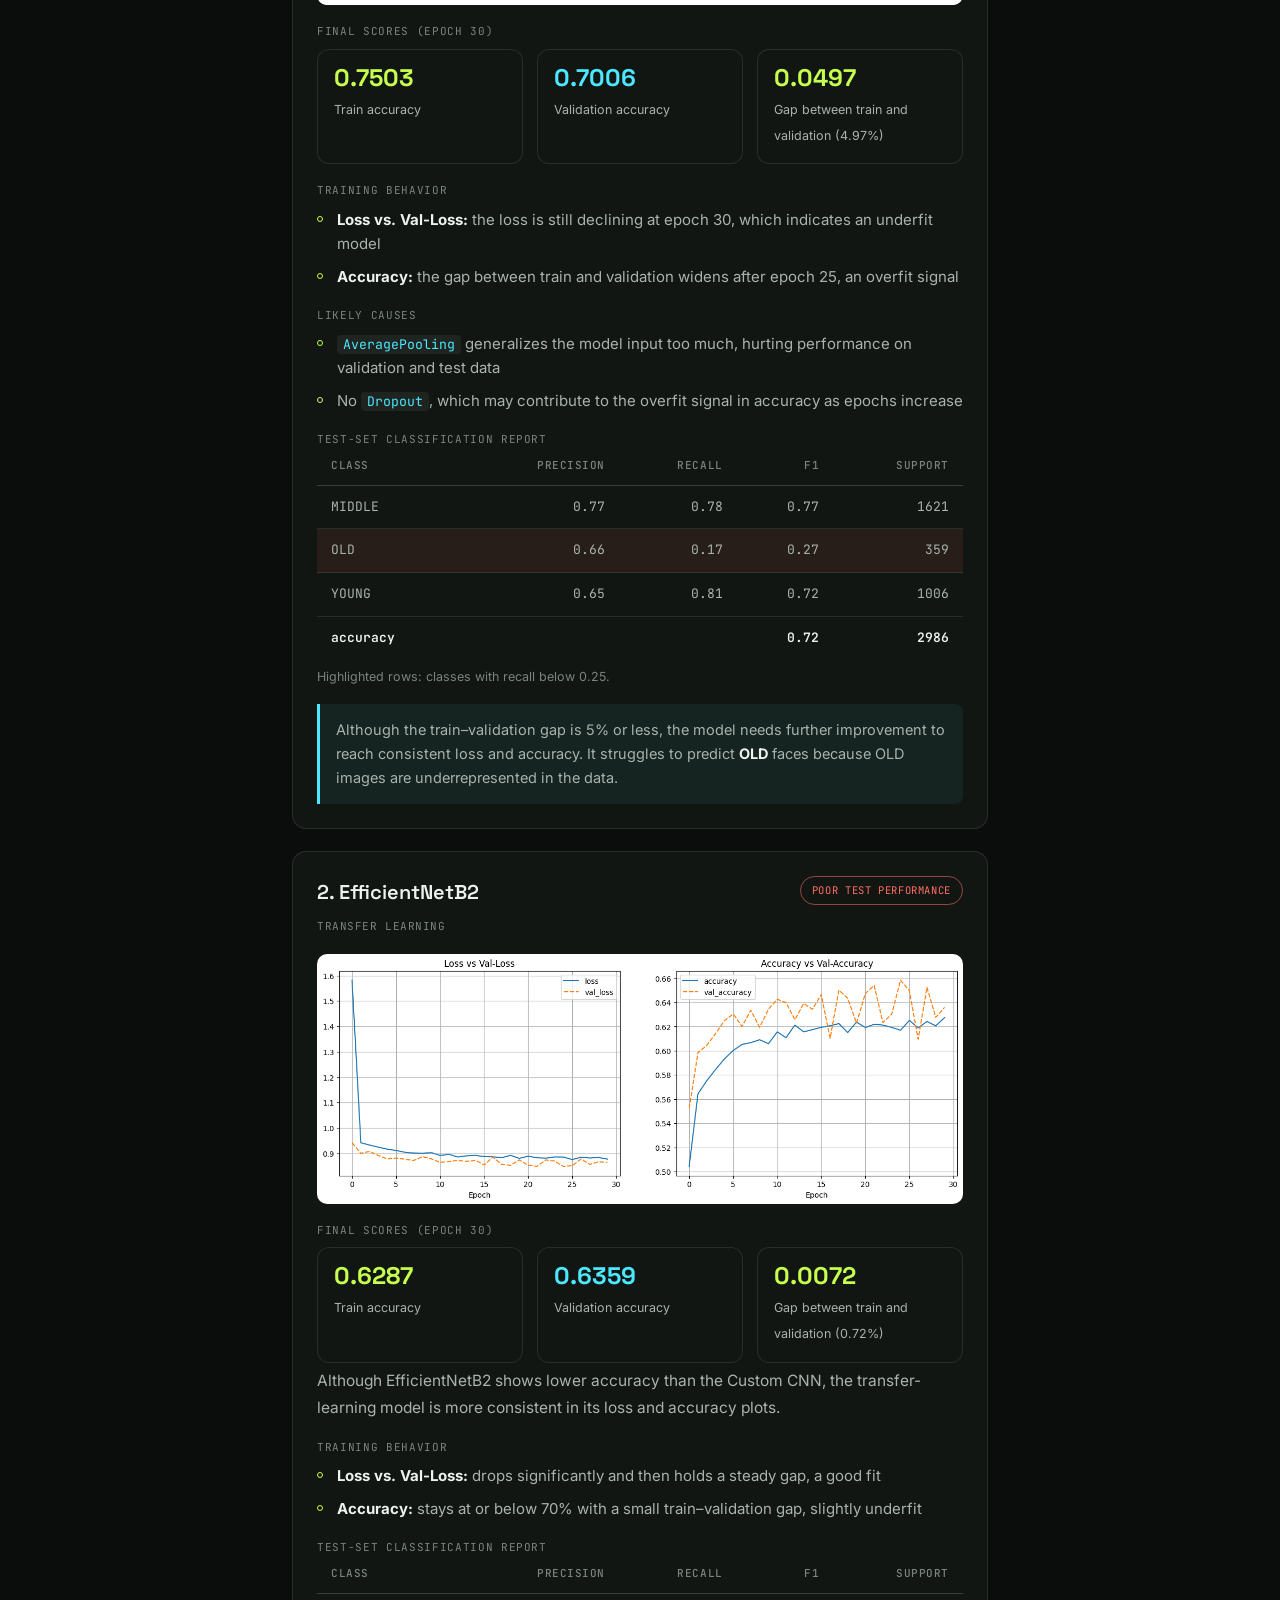
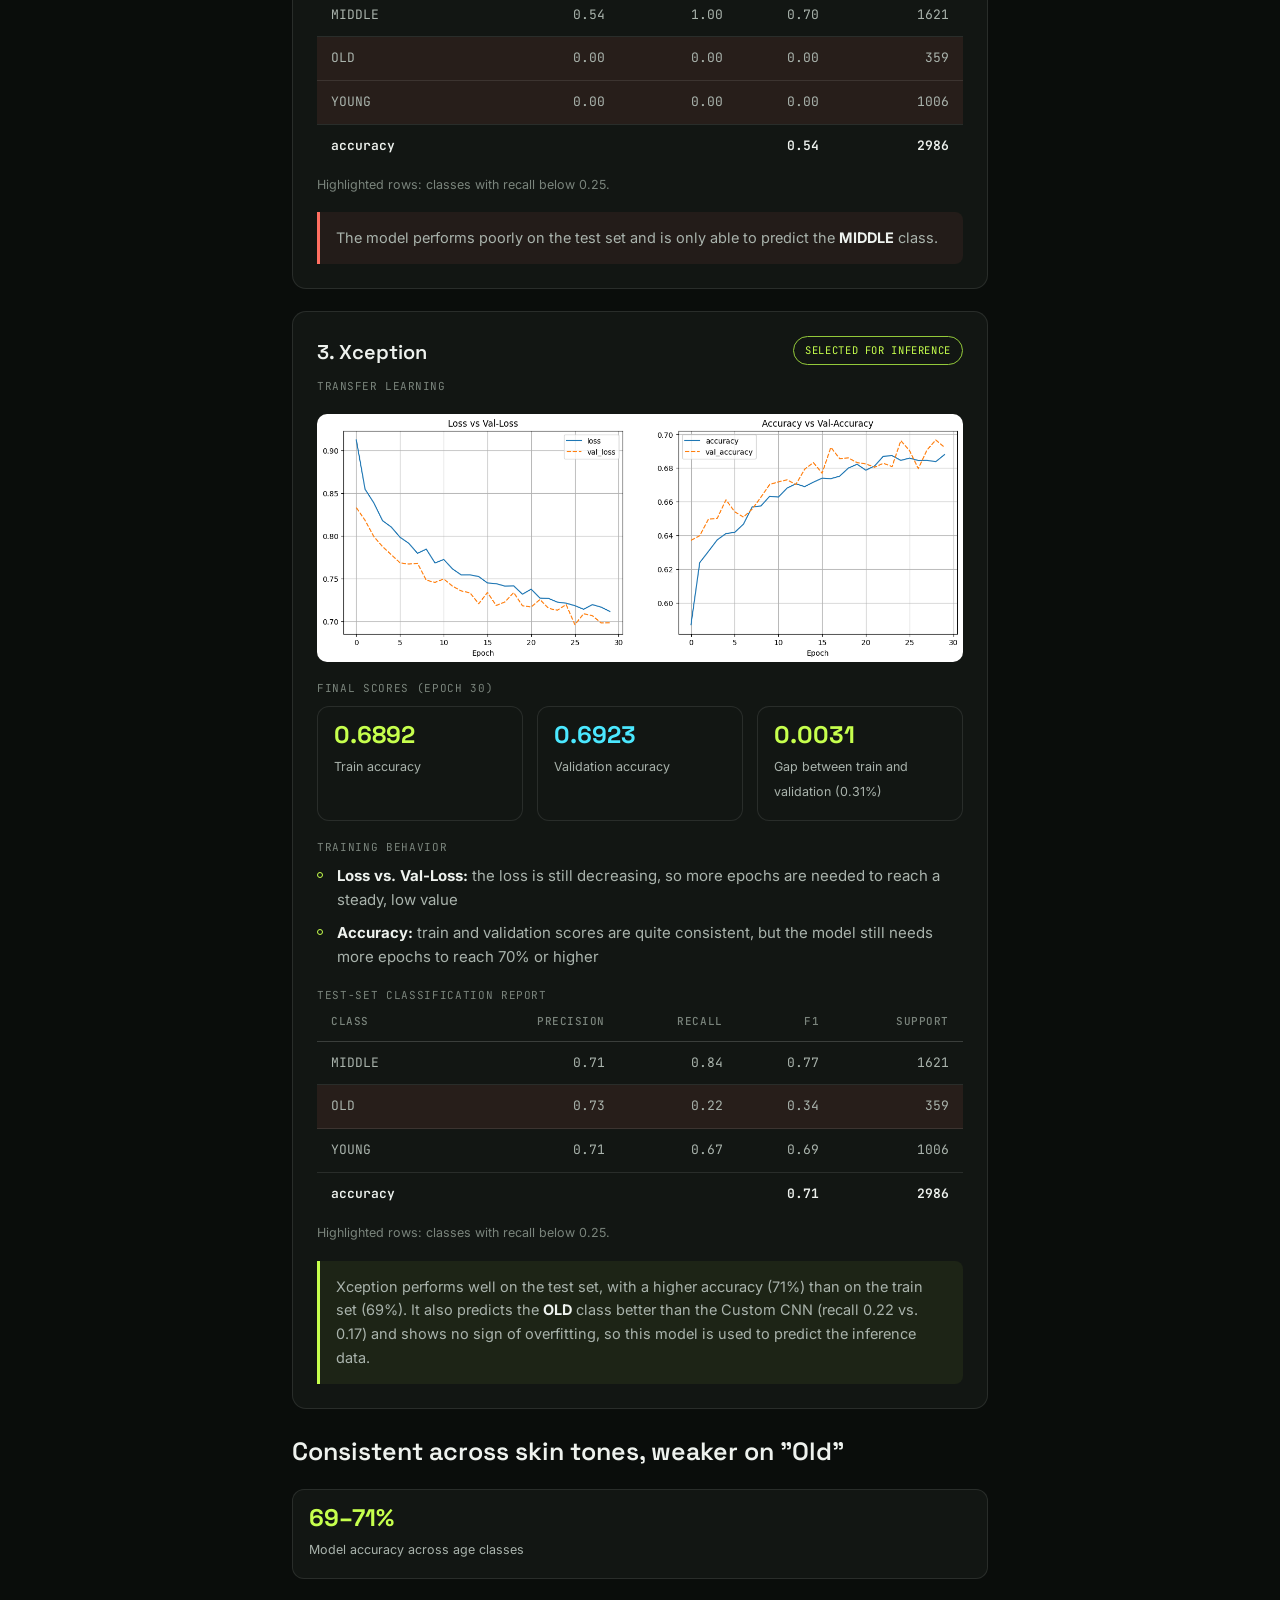
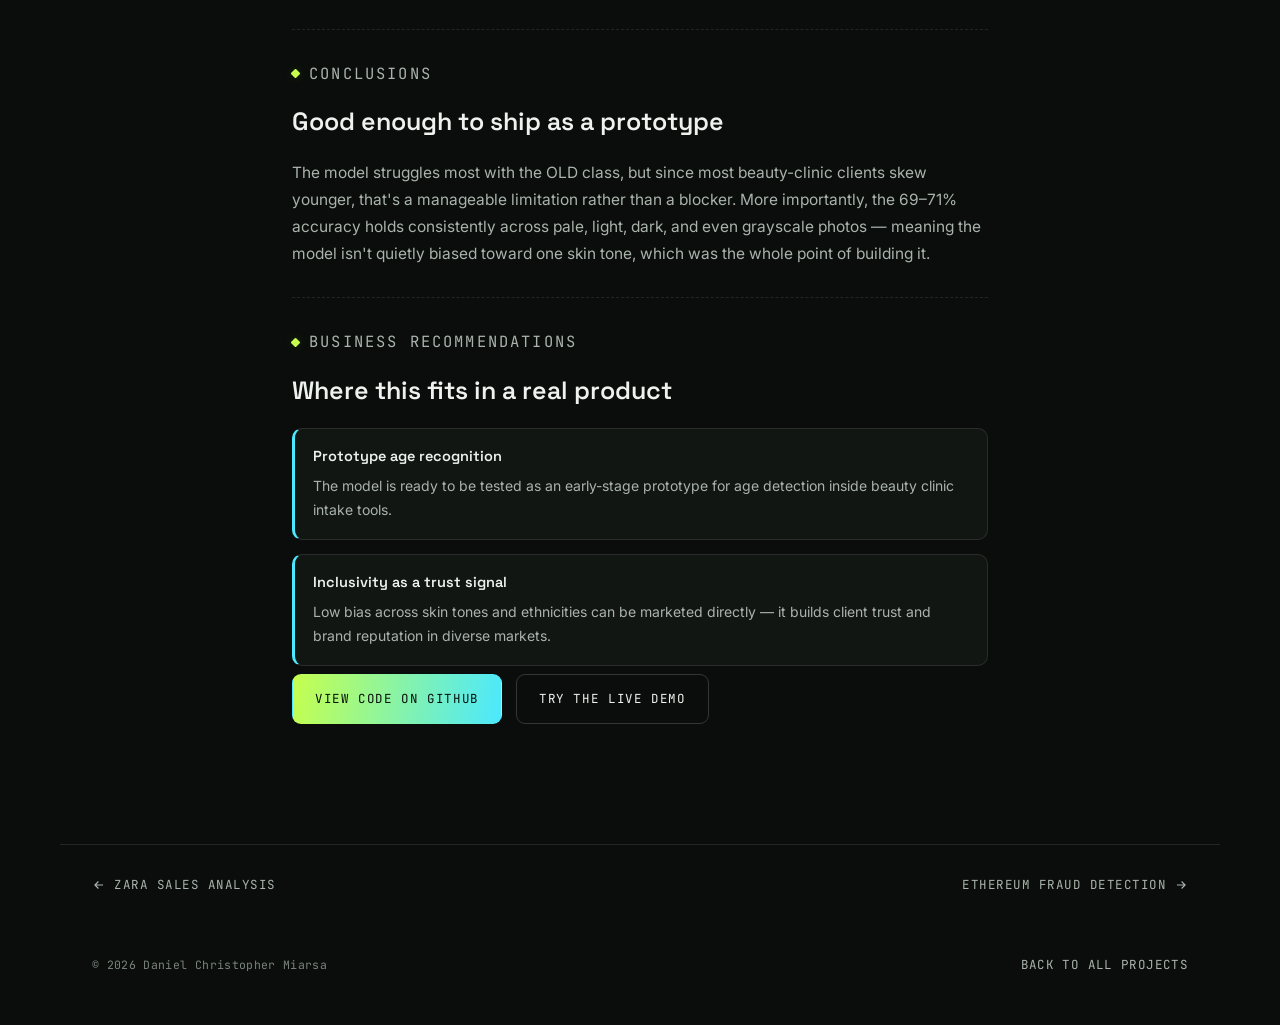
==== commit 102135e3: "Adjusting minor details" ====
--- a/projects/age-detection.html
+++ b/projects/age-detection.html
@@ -113,6 +113,7 @@
 
   <section class="detail-section" id="results">
     <p class="eyebrow">Results</p>
+    <h2>Custom CNN vs EfficientNetB2 vs Xception</h2>
     <p>Three models were trained for 30 epochs each. Below, their train vs. validation curves show how well each one learns and generalizes, and their classification reports show how they perform on the 2,986-image test set.</p>
 
     <div class="chart-block reveal">
@@ -238,18 +239,18 @@
           </table>
         </div>
         <p class="report-note">Highlighted rows: classes with recall below 0.25.</p>
-      <div class="model-verdict good">Xception performs well on the test set, with a higher accuracy (71%) than on the train set (68%). It also predicts the <strong>OLD</strong> class better than the Custom CNN (recall 0.22 vs. 0.17) and shows no sign of overfitting, so this model is used to predict the inference data.</div>
+      <div class="model-verdict good">Xception performs well on the test set, with a higher accuracy (71%) than on the train set (69%). It also predicts the <strong>OLD</strong> class better than the Custom CNN (recall 0.22 vs. 0.17) and shows no sign of overfitting, so this model is used to predict the inference data.</div>
     </article>
     <h2>Consistent across skin tones, weaker on "Old"</h2>
     <div class="stat-row">
-      <div class="stat-chip"><span class="stat-value">68–71%</span><span class="stat-label">Model accuracy across age classes</span></div>
+      <div class="stat-chip"><span class="stat-value">69–71%</span><span class="stat-label">Model accuracy across age classes</span></div>
     </div>
   </section>
 
   <section class="detail-section" id="conclusions">
     <p class="eyebrow">Conclusions</p>
     <h2>Good enough to ship as a prototype</h2>
-    <p>The model struggles most with the OLD class, but since most beauty-clinic clients skew younger, that's a manageable limitation rather than a blocker. More importantly, the 68–71% accuracy holds consistently across pale, light, dark, and even grayscale photos — meaning the model isn't quietly biased toward one skin tone, which was the whole point of building it.</p>
+    <p>The model struggles most with the OLD class, but since most beauty-clinic clients skew younger, that's a manageable limitation rather than a blocker. More importantly, the 69–71% accuracy holds consistently across pale, light, dark, and even grayscale photos — meaning the model isn't quietly biased toward one skin tone, which was the whole point of building it.</p>
   </section>
 
   <section class="detail-section" id="recommendations">
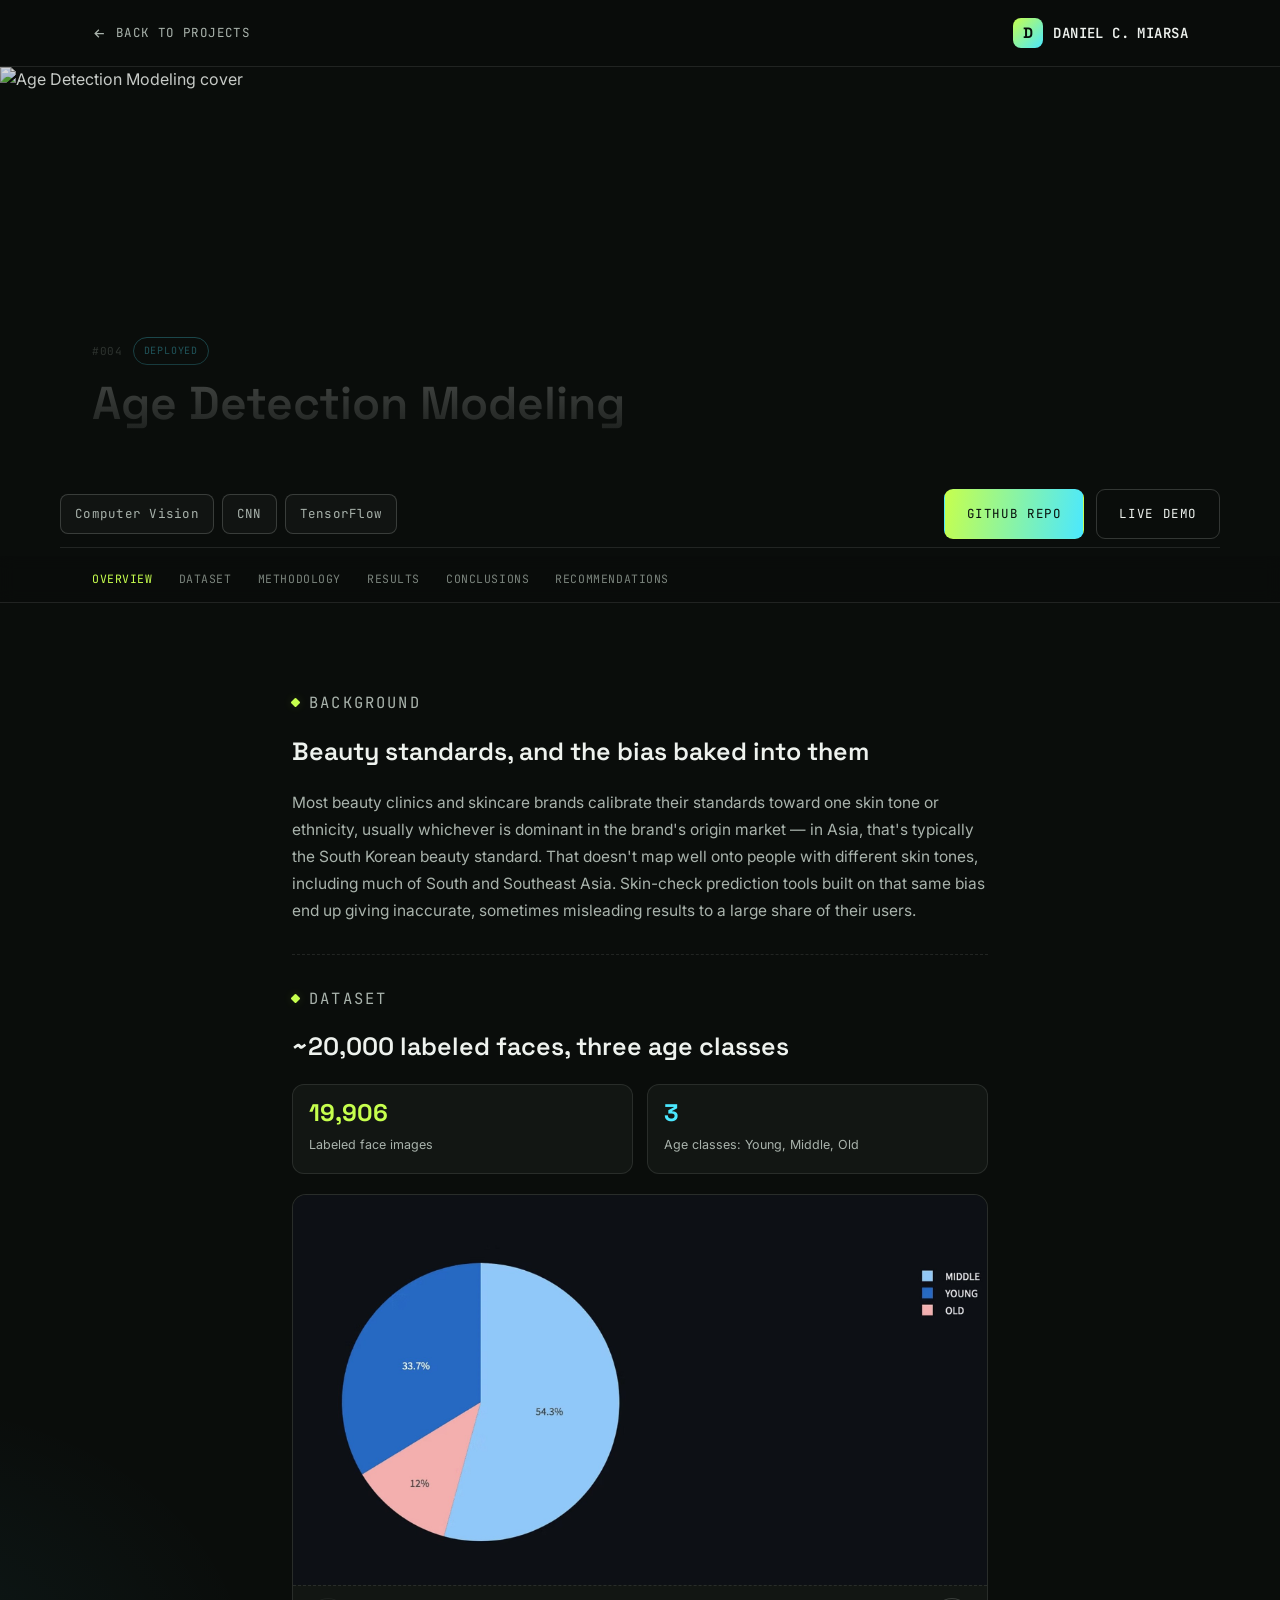
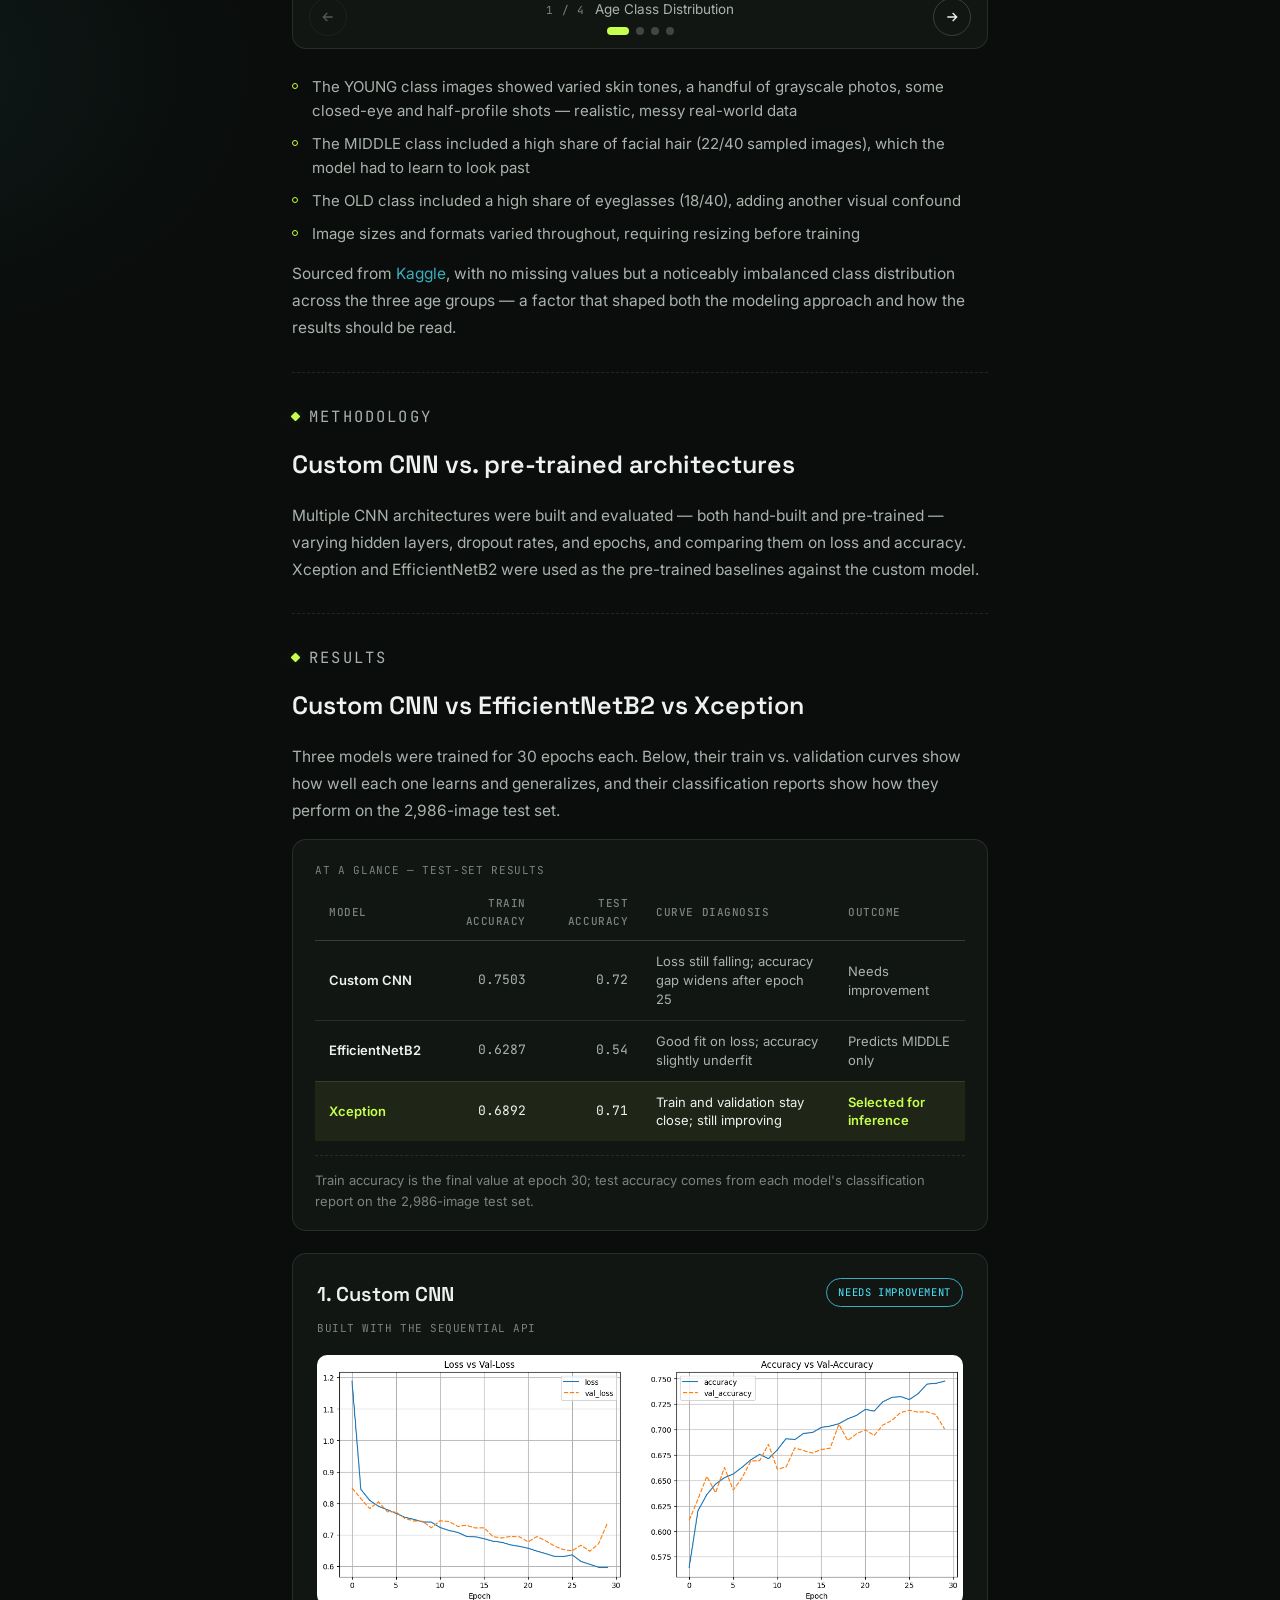
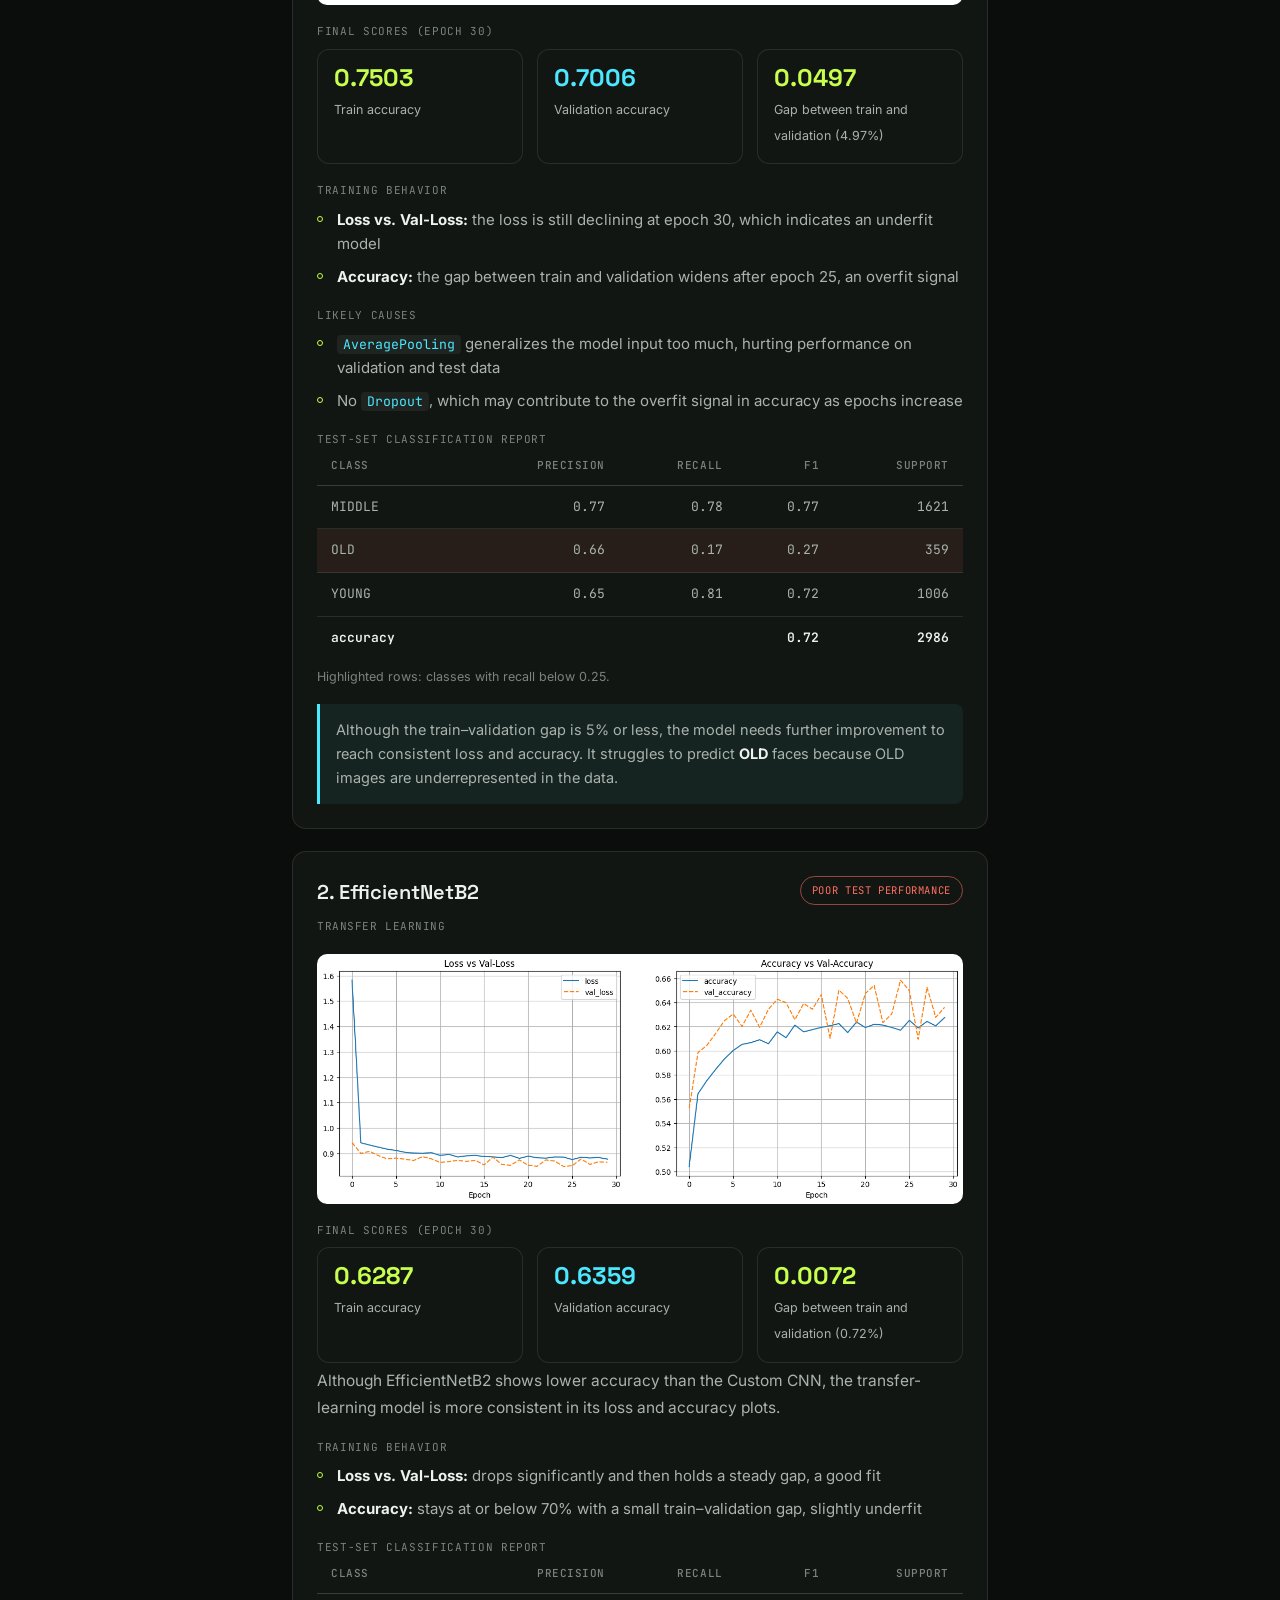
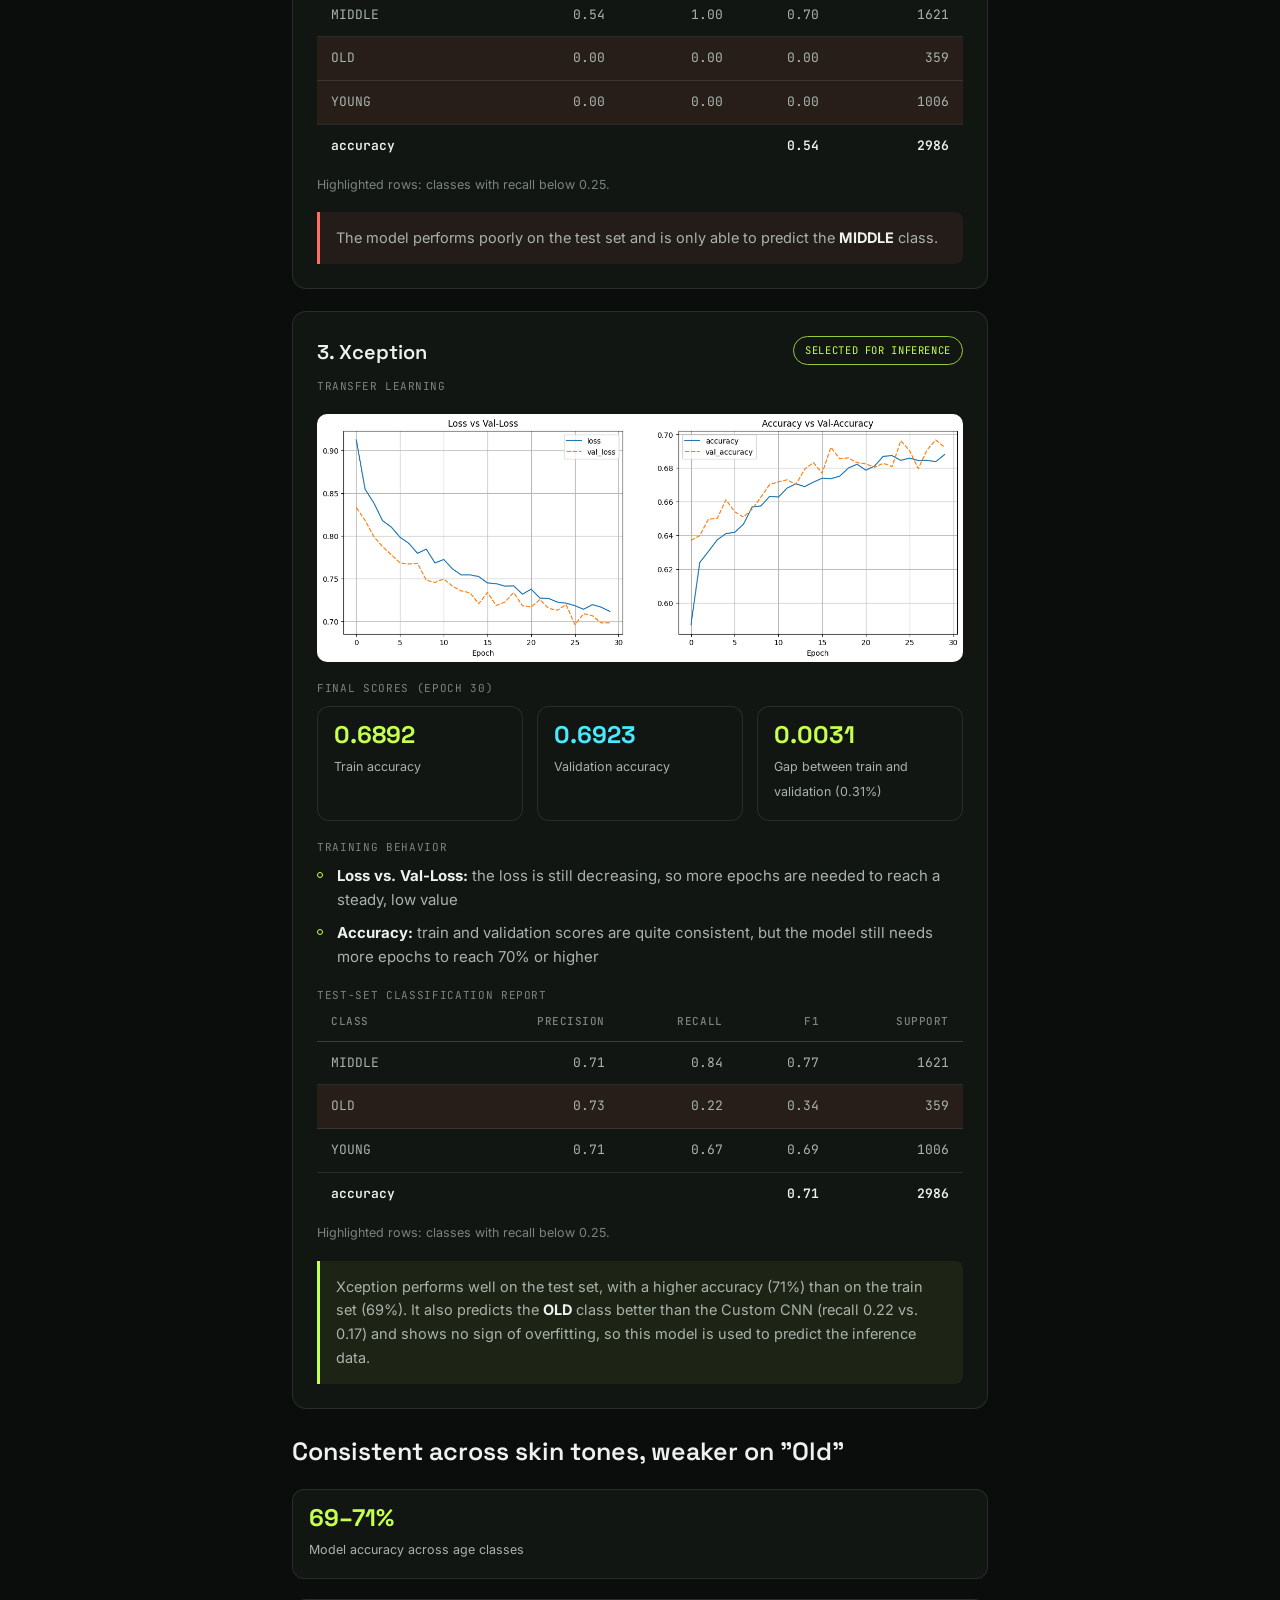
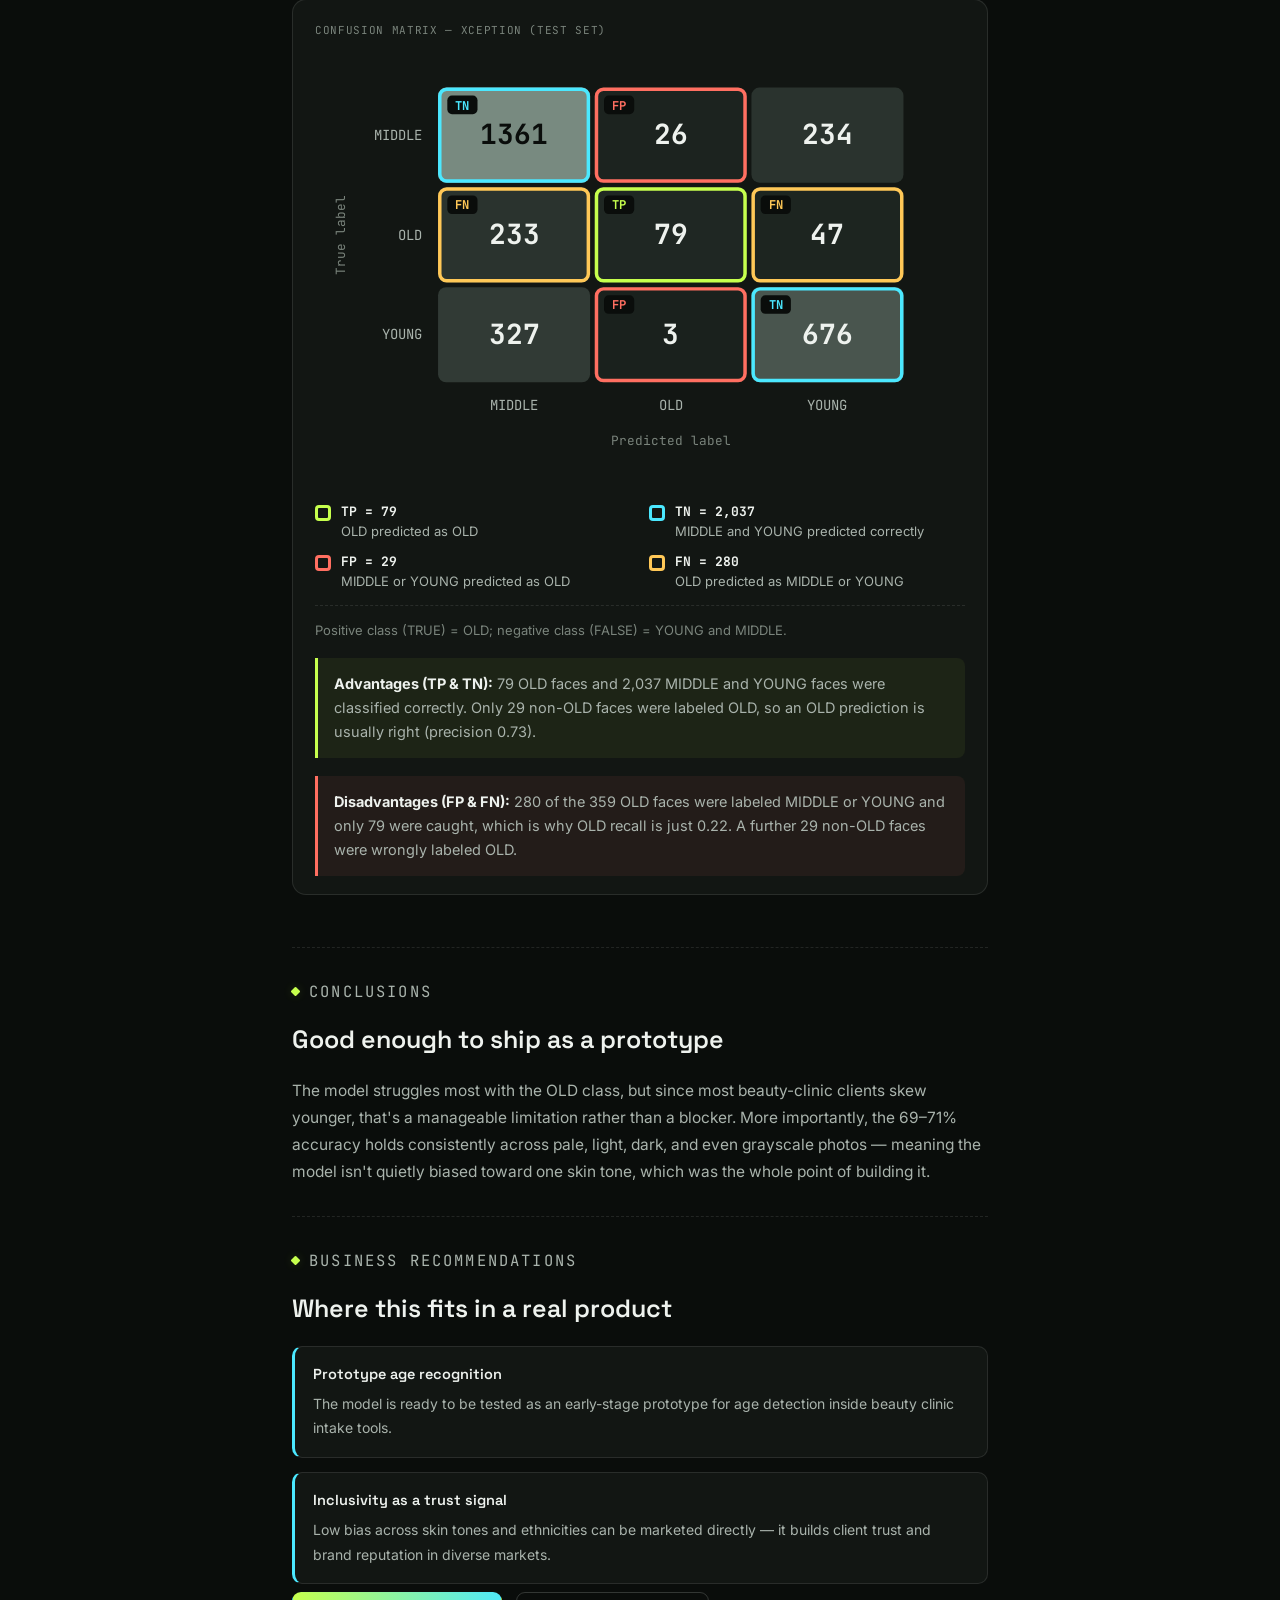
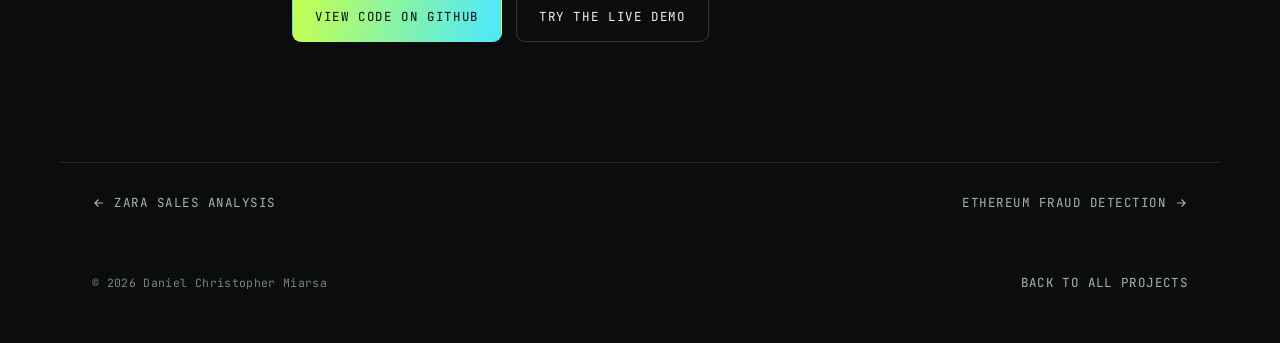
==== commit cbe2ee30: "Confusion Matrix - Xception model" ====
--- a/projects/age-detection.html
+++ b/projects/age-detection.html
@@ -245,6 +245,68 @@
     <div class="stat-row">
       <div class="stat-chip"><span class="stat-value">69–71%</span><span class="stat-label">Model accuracy across age classes</span></div>
     </div>
+
+    <div class="chart-block reveal">
+      <div class="chart-block-head">Confusion Matrix &mdash; Xception (Test Set)</div>
+      <svg viewBox="0 0 560 372" role="img" aria-label="Confusion matrix of the Xception model on the test set">
+        <text x="171.5" y="306" text-anchor="middle" font-family="'JetBrains Mono',monospace" font-size="12" fill="var(--text-soft)">MIDDLE</text>
+        <text x="306.5" y="306" text-anchor="middle" font-family="'JetBrains Mono',monospace" font-size="12" fill="var(--text-soft)">OLD</text>
+        <text x="441.5" y="306" text-anchor="middle" font-family="'JetBrains Mono',monospace" font-size="12" fill="var(--text-soft)">YOUNG</text>
+        <text x="92" y="73.0" text-anchor="end" font-family="'JetBrains Mono',monospace" font-size="12" fill="var(--text-soft)">MIDDLE</text>
+        <text x="92" y="159.0" text-anchor="end" font-family="'JetBrains Mono',monospace" font-size="12" fill="var(--text-soft)">OLD</text>
+        <text x="92" y="245.0" text-anchor="end" font-family="'JetBrains Mono',monospace" font-size="12" fill="var(--text-soft)">YOUNG</text>
+        <text x="306.5" y="336" text-anchor="middle" font-family="'JetBrains Mono',monospace" font-size="11" fill="var(--text-faint)">Predicted label</text>
+        <text transform="rotate(-90 22 155.0)" x="22" y="159.0" text-anchor="middle" font-family="'JetBrains Mono',monospace" font-size="11" fill="var(--text-faint)">True label</text>
+        <rect x="106" y="28" width="131" height="82" rx="7" fill="#788a80"/>
+        <text x="171.5" y="77.0" text-anchor="middle" font-family="'JetBrains Mono',monospace" font-size="24" font-weight="700" fill="#0a0d0b">1361</text>
+        <rect x="241" y="28" width="131" height="82" rx="7" fill="#1c231f"/>
+        <text x="306.5" y="77.0" text-anchor="middle" font-family="'JetBrains Mono',monospace" font-size="24" font-weight="700" fill="#eef2ee">26</text>
+        <rect x="376" y="28" width="131" height="82" rx="7" fill="#2a332e"/>
+        <text x="441.5" y="77.0" text-anchor="middle" font-family="'JetBrains Mono',monospace" font-size="24" font-weight="700" fill="#eef2ee">234</text>
+        <rect x="106" y="114" width="131" height="82" rx="7" fill="#2a332e"/>
+        <text x="171.5" y="163.0" text-anchor="middle" font-family="'JetBrains Mono',monospace" font-size="24" font-weight="700" fill="#eef2ee">233</text>
+        <rect x="241" y="114" width="131" height="82" rx="7" fill="#1f2723"/>
+        <text x="306.5" y="163.0" text-anchor="middle" font-family="'JetBrains Mono',monospace" font-size="24" font-weight="700" fill="#eef2ee">79</text>
+        <rect x="376" y="114" width="131" height="82" rx="7" fill="#1d2520"/>
+        <text x="441.5" y="163.0" text-anchor="middle" font-family="'JetBrains Mono',monospace" font-size="24" font-weight="700" fill="#eef2ee">47</text>
+        <rect x="106" y="200" width="131" height="82" rx="7" fill="#313a35"/>
+        <text x="171.5" y="249.0" text-anchor="middle" font-family="'JetBrains Mono',monospace" font-size="24" font-weight="700" fill="#eef2ee">327</text>
+        <rect x="241" y="200" width="131" height="82" rx="7" fill="#1a211d"/>
+        <text x="306.5" y="249.0" text-anchor="middle" font-family="'JetBrains Mono',monospace" font-size="24" font-weight="700" fill="#eef2ee">3</text>
+        <rect x="376" y="200" width="131" height="82" rx="7" fill="#49554e"/>
+        <text x="441.5" y="249.0" text-anchor="middle" font-family="'JetBrains Mono',monospace" font-size="24" font-weight="700" fill="#eef2ee">676</text>
+        <rect x="242.5" y="115.5" width="128" height="79" rx="6" fill="none" stroke="#c6ff4d" stroke-width="3"/>
+        <rect x="249" y="121" width="26" height="16" rx="4" fill="#0a0d0b"/>
+        <text x="262" y="133" text-anchor="middle" font-family="'JetBrains Mono',monospace" font-size="10.5" font-weight="700" fill="#c6ff4d">TP</text>
+        <rect x="107.5" y="29.5" width="128" height="79" rx="6" fill="none" stroke="#4be8ff" stroke-width="3"/>
+        <rect x="114" y="35" width="26" height="16" rx="4" fill="#0a0d0b"/>
+        <text x="127" y="47" text-anchor="middle" font-family="'JetBrains Mono',monospace" font-size="10.5" font-weight="700" fill="#4be8ff">TN</text>
+        <rect x="377.5" y="201.5" width="128" height="79" rx="6" fill="none" stroke="#4be8ff" stroke-width="3"/>
+        <rect x="384" y="207" width="26" height="16" rx="4" fill="#0a0d0b"/>
+        <text x="397" y="219" text-anchor="middle" font-family="'JetBrains Mono',monospace" font-size="10.5" font-weight="700" fill="#4be8ff">TN</text>
+        <rect x="242.5" y="29.5" width="128" height="79" rx="6" fill="none" stroke="#ff6f61" stroke-width="3"/>
+        <rect x="249" y="35" width="26" height="16" rx="4" fill="#0a0d0b"/>
+        <text x="262" y="47" text-anchor="middle" font-family="'JetBrains Mono',monospace" font-size="10.5" font-weight="700" fill="#ff6f61">FP</text>
+        <rect x="242.5" y="201.5" width="128" height="79" rx="6" fill="none" stroke="#ff6f61" stroke-width="3"/>
+        <rect x="249" y="207" width="26" height="16" rx="4" fill="#0a0d0b"/>
+        <text x="262" y="219" text-anchor="middle" font-family="'JetBrains Mono',monospace" font-size="10.5" font-weight="700" fill="#ff6f61">FP</text>
+        <rect x="107.5" y="115.5" width="128" height="79" rx="6" fill="none" stroke="#ffc857" stroke-width="3"/>
+        <rect x="114" y="121" width="26" height="16" rx="4" fill="#0a0d0b"/>
+        <text x="127" y="133" text-anchor="middle" font-family="'JetBrains Mono',monospace" font-size="10.5" font-weight="700" fill="#ffc857">FN</text>
+        <rect x="377.5" y="115.5" width="128" height="79" rx="6" fill="none" stroke="#ffc857" stroke-width="3"/>
+        <rect x="384" y="121" width="26" height="16" rx="4" fill="#0a0d0b"/>
+        <text x="397" y="133" text-anchor="middle" font-family="'JetBrains Mono',monospace" font-size="10.5" font-weight="700" fill="#ffc857">FN</text>
+        </svg>
+      <div class="cm-legend">
+        <div class="cm-item" style="--c:#c6ff4d"><span class="cm-swatch"></span><div><strong>TP = 79</strong>OLD predicted as OLD</div></div>
+        <div class="cm-item" style="--c:#4be8ff"><span class="cm-swatch"></span><div><strong>TN = 2,037</strong>MIDDLE and YOUNG predicted correctly</div></div>
+        <div class="cm-item" style="--c:#ff6f61"><span class="cm-swatch"></span><div><strong>FP = 29</strong>MIDDLE or YOUNG predicted as OLD</div></div>
+        <div class="cm-item" style="--c:#ffc857"><span class="cm-swatch"></span><div><strong>FN = 280</strong>OLD predicted as MIDDLE or YOUNG</div></div>
+      </div>
+      <div class="chart-note">Positive class (TRUE) = OLD; negative class (FALSE) = YOUNG and MIDDLE.</div>
+      <div class="model-verdict good"><strong>Advantages (TP &amp; TN):</strong> 79 OLD faces and 2,037 MIDDLE and YOUNG faces were classified correctly. Only 29 non-OLD faces were labeled OLD, so an OLD prediction is usually right (precision 0.73).</div>
+      <div class="model-verdict bad"><strong>Disadvantages (FP &amp; FN):</strong> 280 of the 359 OLD faces were labeled MIDDLE or YOUNG and only 79 were caught, which is why OLD recall is just 0.22. A further 29 non-OLD faces were wrongly labeled OLD.</div>
+    </div>
   </section>
 
   <section class="detail-section" id="conclusions">
--- a/styles.css
+++ b/styles.css
@@ -1316,3 +1316,28 @@
 @media (max-width: 680px){
   .model-card{ padding:18px 16px; }
 }
+
+/* ---------- confusion matrix legend (detail pages) ---------- */
+.cm-legend{
+  display:grid;
+  grid-template-columns: repeat(auto-fit, minmax(230px, 1fr));
+  gap: 12px 18px;
+  margin-top: 16px;
+}
+.cm-item{
+  display:flex;
+  gap:10px;
+  align-items:flex-start;
+  font-size:13px;
+  line-height:1.45;
+  color: var(--text-soft);
+}
+.cm-item strong{ display:block; font-family: var(--mono); font-size:13px; color: var(--text); }
+.cm-swatch{
+  width:16px; height:16px;
+  flex-shrink:0;
+  margin-top:2px;
+  border-radius:4px;
+  border:3px solid var(--c);
+  box-sizing:border-box;
+}
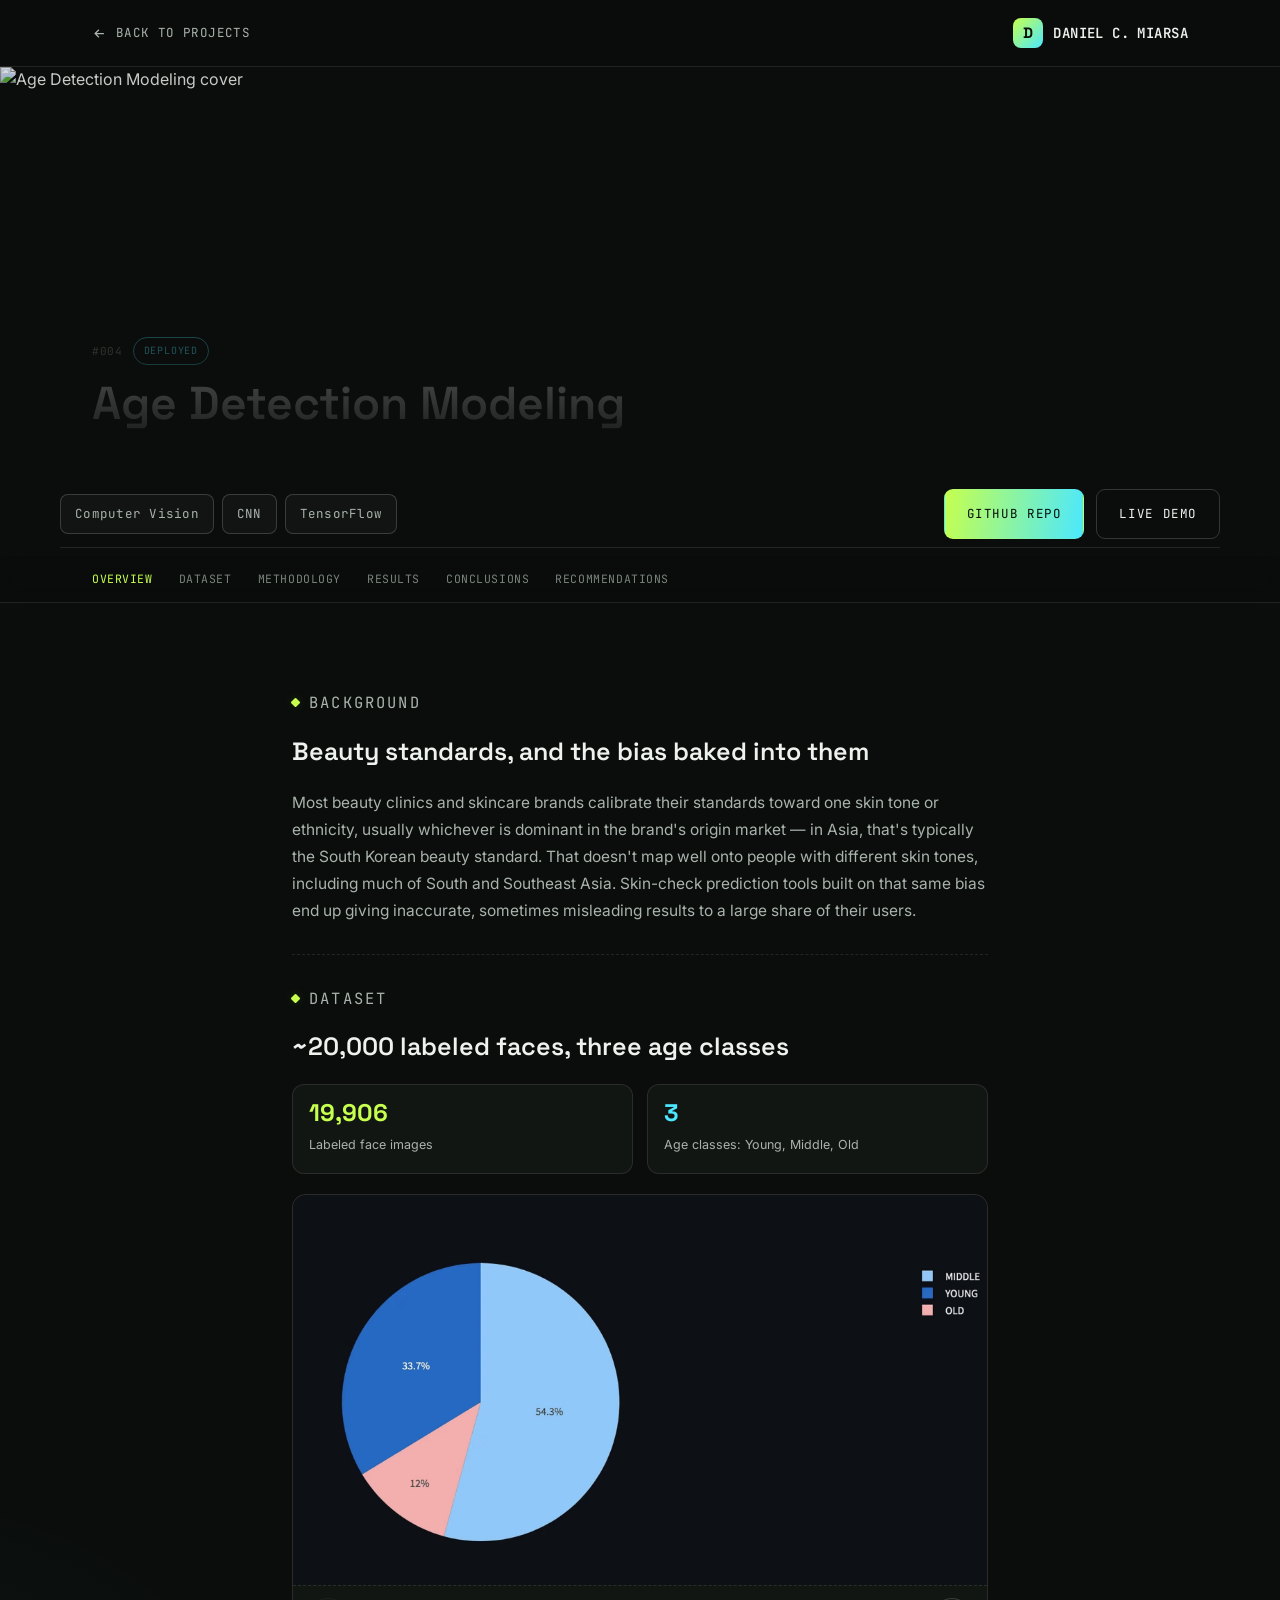
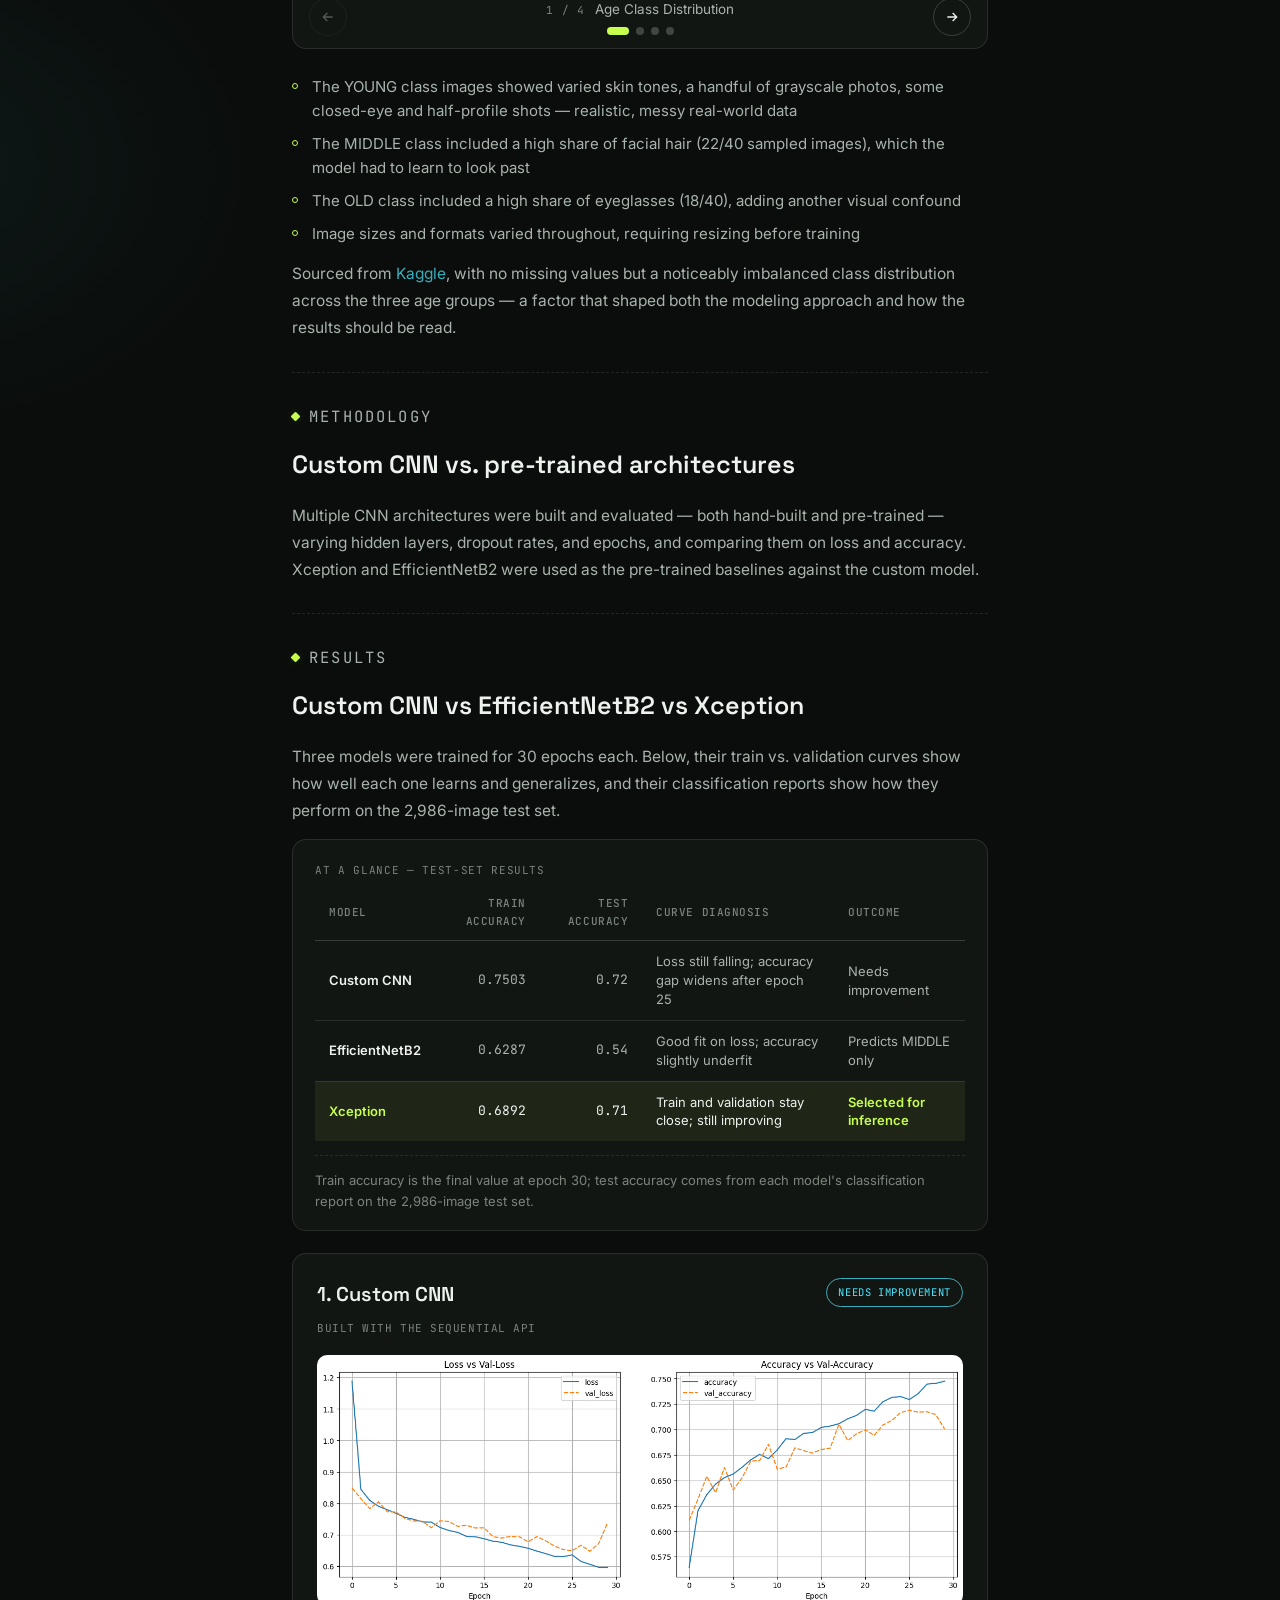
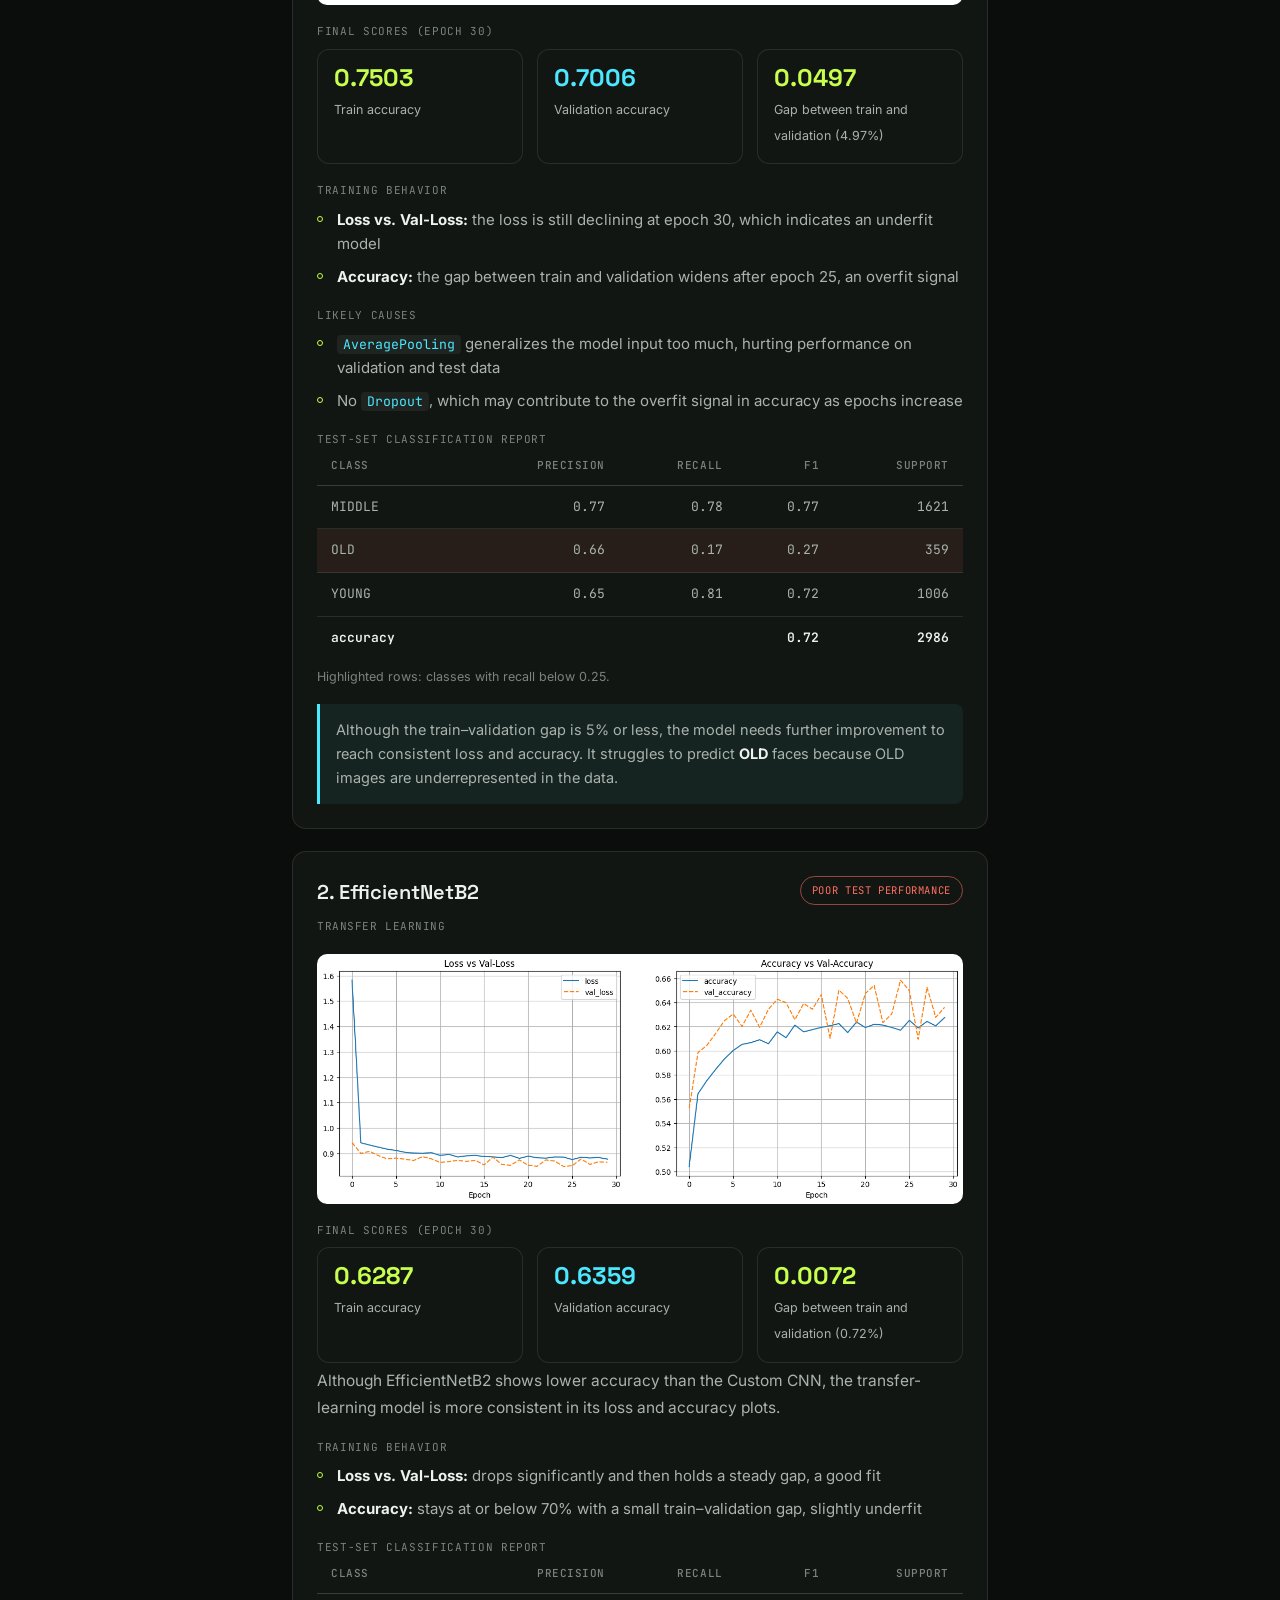
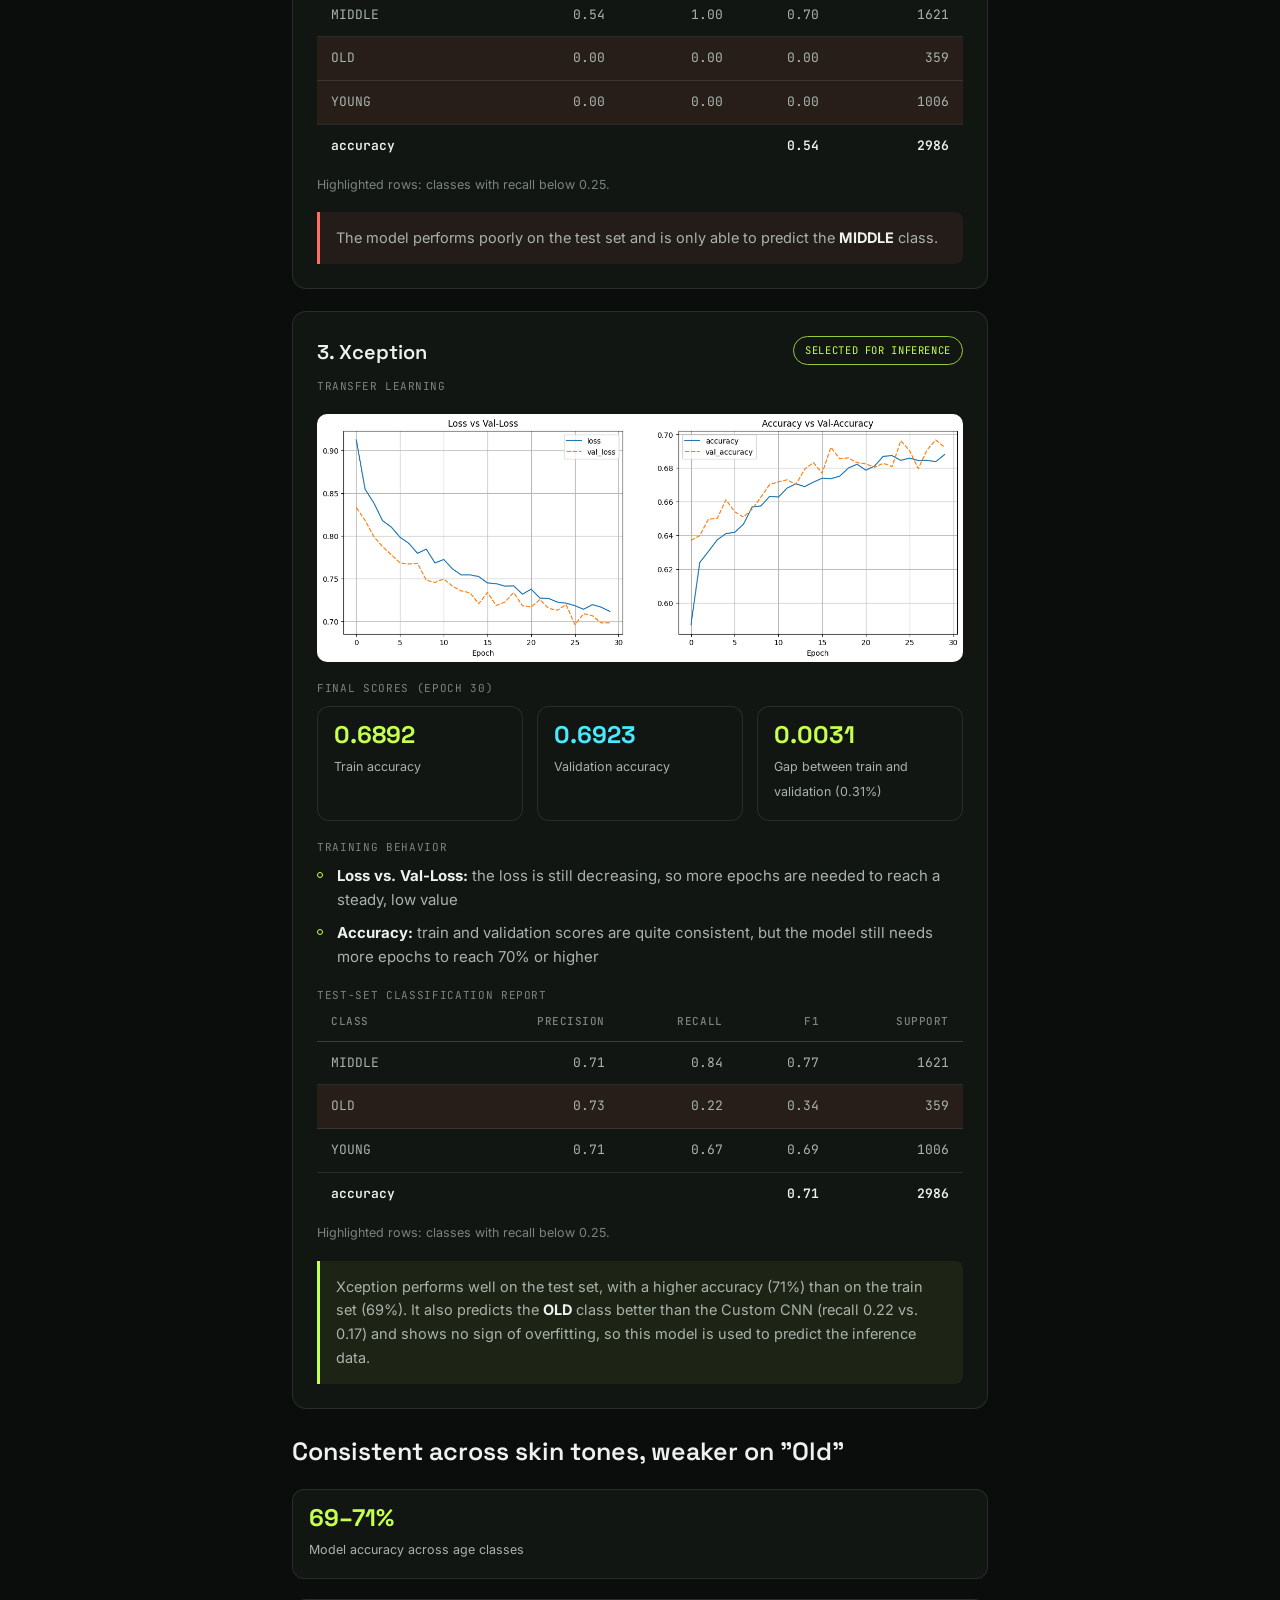
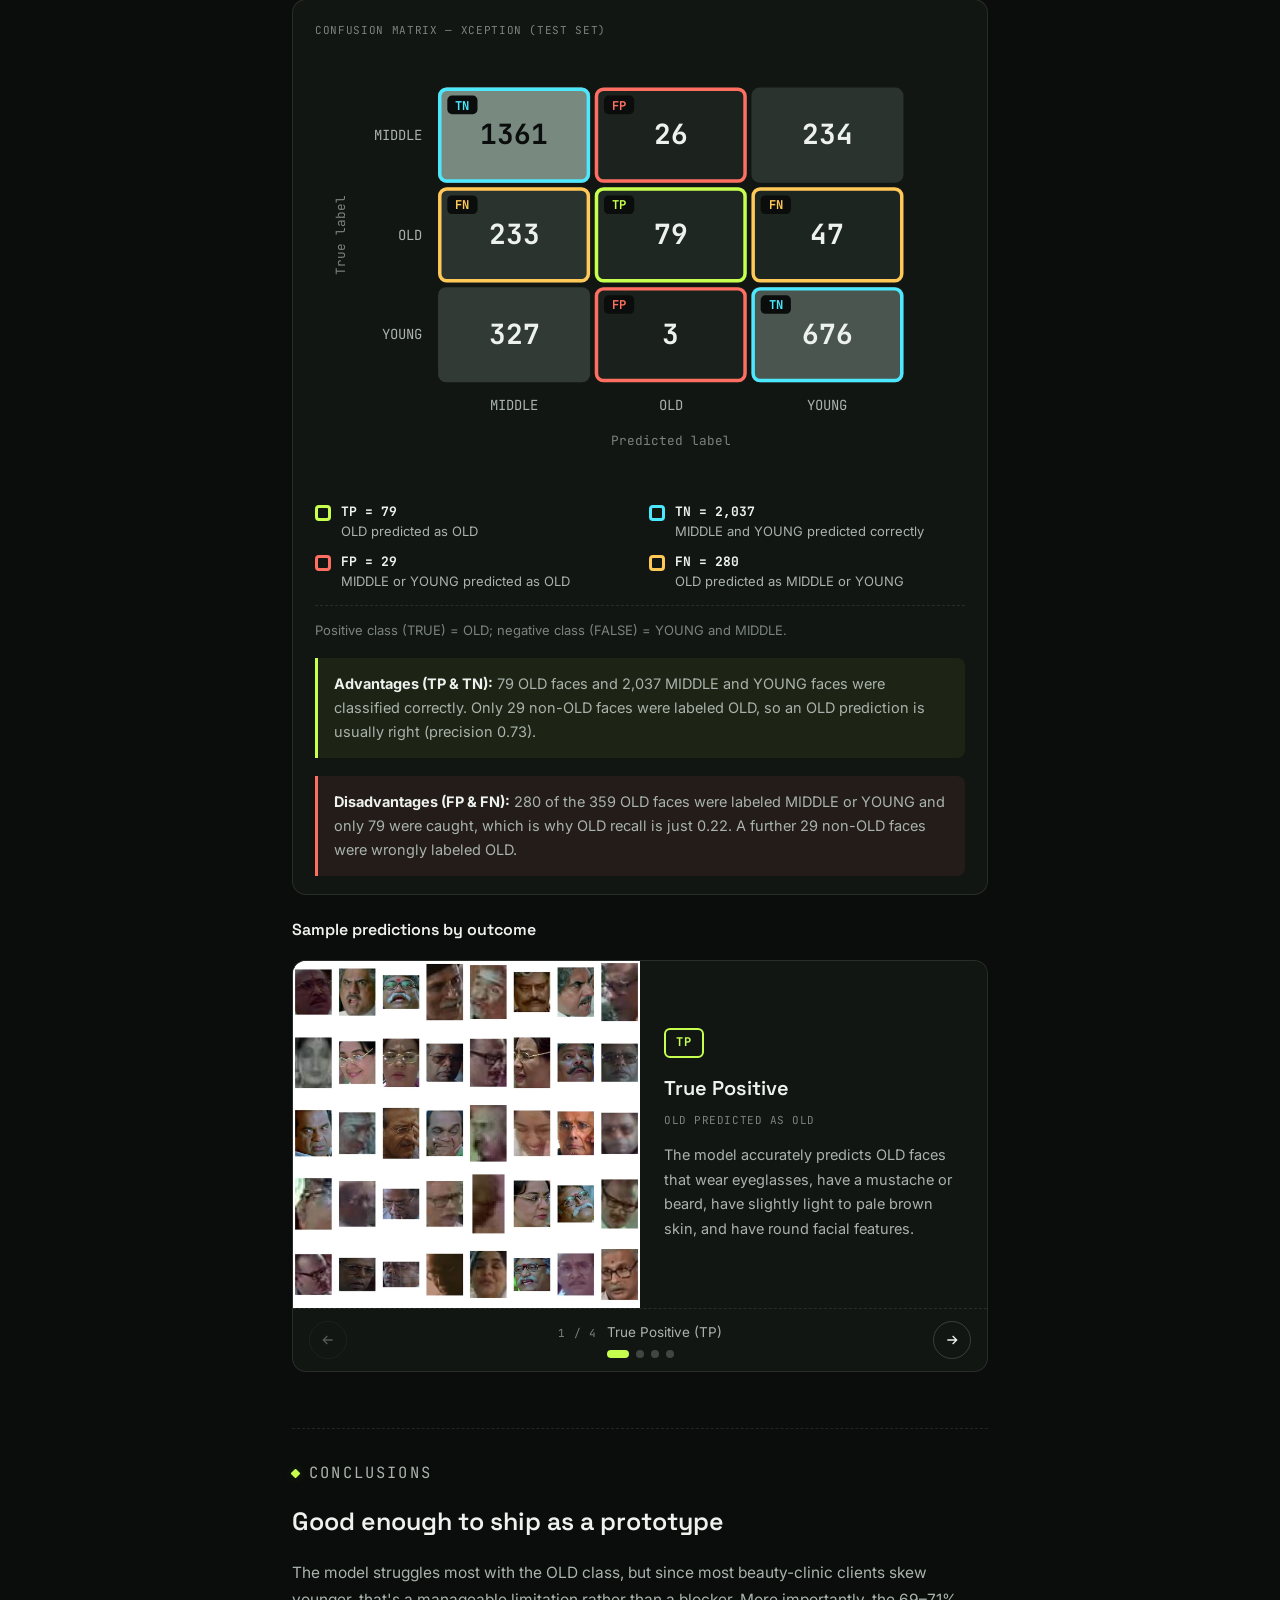
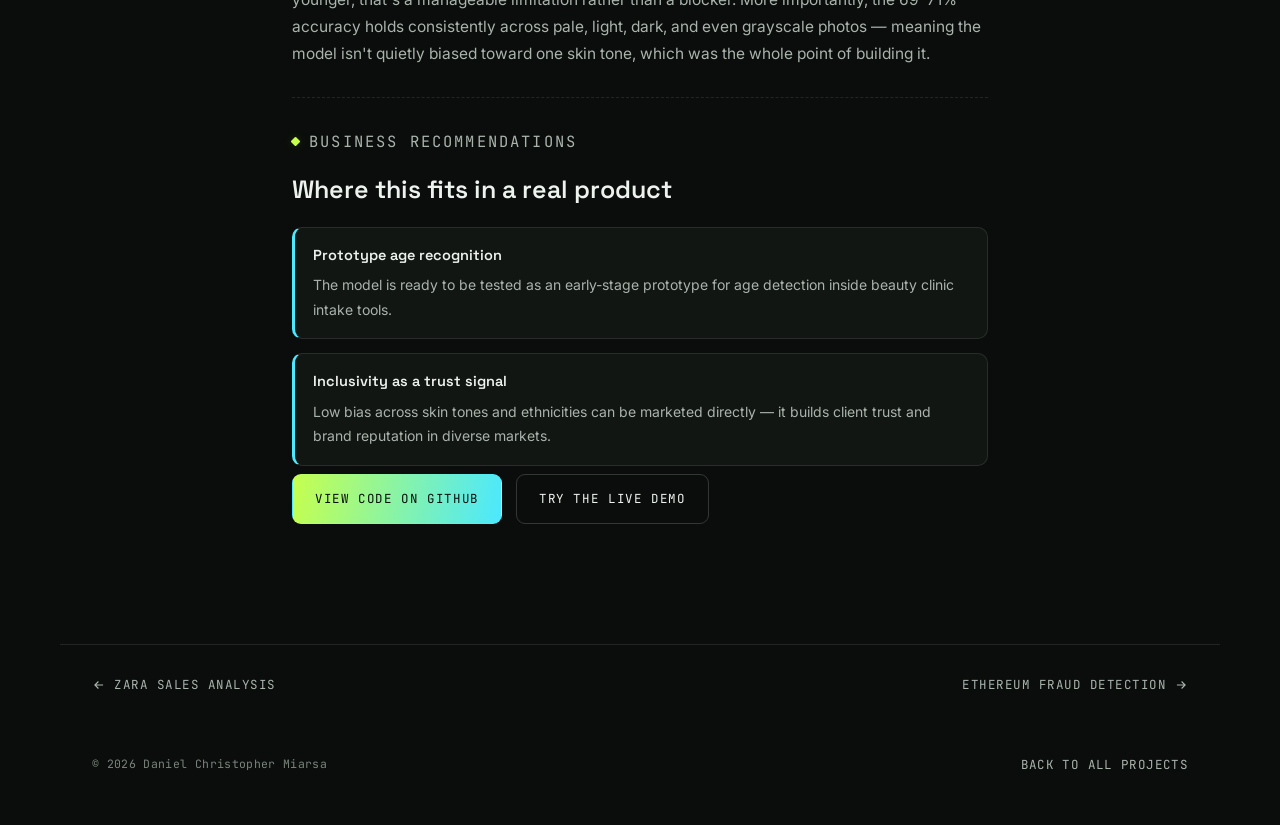
==== commit fc3c9398: "Implement sample predictions slider in age detection Added a slider for sample predictions with deta" ====
--- a/projects/age-detection.html
+++ b/projects/age-detection.html
@@ -307,6 +307,58 @@
       <div class="model-verdict good"><strong>Advantages (TP &amp; TN):</strong> 79 OLD faces and 2,037 MIDDLE and YOUNG faces were classified correctly. Only 29 non-OLD faces were labeled OLD, so an OLD prediction is usually right (precision 0.73).</div>
       <div class="model-verdict bad"><strong>Disadvantages (FP &amp; FN):</strong> 280 of the 359 OLD faces were labeled MIDDLE or YOUNG and only 79 were caught, which is why OLD recall is just 0.22. A further 29 non-OLD faces were wrongly labeled OLD.</div>
     </div>
+
+    <h3>Sample predictions by outcome</h3>
+    <div class="slider slider--notes reveal" data-slider aria-roledescription="carousel" aria-label="Sample faces for true positives, true negatives, false positives and false negatives">
+      <div class="slider-viewport" tabindex="0">
+        <div class="slider-track">
+        <figure class="slide" role="group" aria-roledescription="slide" aria-label="1 of 4: True Positive (TP)" data-title="True Positive (TP)">
+          <a class="slide-media" href="images/age-sample-tp.jpg" target="_blank" rel="noopener" title="Open full size"><img src="images/age-sample-tp.jpg" alt="Sample of 40 faces the model correctly predicted as OLD"></a>
+          <figcaption class="slide-note" style="--c:#c6ff4d">
+            <span class="slide-tag">TP</span>
+            <h4>True Positive</h4>
+            <span class="slide-def">OLD predicted as OLD</span>
+            <p>The model accurately predicts OLD faces that wear eyeglasses, have a mustache or beard, have slightly light to pale brown skin, and have round facial features.</p>
+          </figcaption>
+        </figure>
+        <figure class="slide" role="group" aria-roledescription="slide" aria-label="2 of 4: True Negative (TN)" data-title="True Negative (TN)">
+          <a class="slide-media" href="images/age-sample-tn.jpg" target="_blank" rel="noopener" title="Open full size"><img src="images/age-sample-tn.jpg" alt="Sample of 40 MIDDLE and YOUNG faces the model correctly kept out of the OLD class" loading="lazy"></a>
+          <figcaption class="slide-note" style="--c:#4be8ff">
+            <span class="slide-tag">TN</span>
+            <h4>True Negative</h4>
+            <span class="slide-def">MIDDLE and YOUNG predicted correctly</span>
+            <p>The model can tell these faces apart from the OLD class because they wear no eyeglasses (only a few wear sunglasses) and have sharper facial features.</p>
+          </figcaption>
+        </figure>
+        <figure class="slide" role="group" aria-roledescription="slide" aria-label="3 of 4: False Positive (FP)" data-title="False Positive (FP)">
+          <a class="slide-media" href="images/age-sample-fp.jpg" target="_blank" rel="noopener" title="Open full size"><img src="images/age-sample-fp.jpg" alt="Sample of 40 MIDDLE and YOUNG faces the model wrongly predicted as OLD" loading="lazy"></a>
+          <figcaption class="slide-note" style="--c:#ff6f61">
+            <span class="slide-tag">FP</span>
+            <h4>False Positive</h4>
+            <span class="slide-def">MIDDLE or YOUNG predicted as OLD</span>
+            <p>The model falsely predicts faces that wear eyeglasses as OLD (19 of 40 images, about 47.5% of the samples), which contributes to the false positives.</p>
+          </figcaption>
+        </figure>
+        <figure class="slide" role="group" aria-roledescription="slide" aria-label="4 of 4: False Negative (FN)" data-title="False Negative (FN)">
+          <a class="slide-media" href="images/age-sample-fn.jpg" target="_blank" rel="noopener" title="Open full size"><img src="images/age-sample-fn.jpg" alt="Sample of 40 OLD faces the model wrongly predicted as MIDDLE or YOUNG" loading="lazy"></a>
+          <figcaption class="slide-note" style="--c:#ffc857">
+            <span class="slide-tag">FN</span>
+            <h4>False Negative</h4>
+            <span class="slide-def">OLD predicted as MIDDLE or YOUNG</span>
+            <p>The model struggles to tell the MIDDLE and OLD classes apart. The most commonly misclassified faces are old men without glasses, overly cropped photos, and old women with sharper facial features and no eyeglasses.</p>
+          </figcaption>
+        </figure>
+        </div>
+      </div>
+      <div class="slider-controls">
+        <button type="button" class="slider-btn" data-dir="-1" aria-label="Previous slide"><svg viewBox="0 0 24 24" fill="none" stroke="currentColor" stroke-width="2"><path d="M19 12H5M11 6l-6 6 6 6"/></svg></button>
+        <div class="slider-meta">
+          <div class="slider-caption" aria-live="polite"><span class="slider-count">1 / 4</span><span class="slider-title">True Positive (TP)</span></div>
+          <div class="slider-dots"><button type="button" class="slider-dot active" aria-label="Go to slide 1" aria-current="true"></button><button type="button" class="slider-dot" aria-label="Go to slide 2"></button><button type="button" class="slider-dot" aria-label="Go to slide 3"></button><button type="button" class="slider-dot" aria-label="Go to slide 4"></button></div>
+        </div>
+        <button type="button" class="slider-btn" data-dir="1" aria-label="Next slide"><svg viewBox="0 0 24 24" fill="none" stroke="currentColor" stroke-width="2"><path d="M5 12h14M13 6l6 6-6 6"/></svg></button>
+      </div>
+    </div>
   </section>
 
   <section class="detail-section" id="conclusions">
--- a/styles.css
+++ b/styles.css
@@ -1341,3 +1341,43 @@
   border:3px solid var(--c);
   box-sizing:border-box;
 }
+
+/* ---------- slider with a note beside each image ---------- */
+.slider--notes .slide{
+  aspect-ratio: auto;
+  display:grid;
+  grid-template-columns: minmax(0,1fr) minmax(0,1fr);
+  background: var(--card);
+}
+.slider--notes .slide a.slide-media{
+  display:block;
+  height:auto;
+  aspect-ratio: 1 / 1;
+  background:#fff;
+  align-self:start;
+}
+.slide-note{
+  display:flex;
+  flex-direction:column;
+  justify-content:center;
+  gap:8px;
+  padding: 22px 24px;
+}
+.slide-tag{
+  align-self:flex-start;
+  font-family: var(--mono);
+  font-size:12px;
+  font-weight:700;
+  letter-spacing:.08em;
+  color: var(--c);
+  border:2px solid var(--c);
+  border-radius:6px;
+  padding:3px 10px;
+}
+.slide-note h4{ font-size:20px; margin:6px 0 0; color: var(--text); }
+.slide-def{ font-family: var(--mono); font-size:11px; letter-spacing:.05em; text-transform:uppercase; color: var(--text-faint); }
+.slide-note p{ margin:6px 0 0; font-size:14.5px; line-height:1.7; color: var(--text-soft); }
+@media (max-width: 680px){
+  .slider--notes .slide{ grid-template-columns: 1fr; }
+  .slide-note{ padding: 18px 18px 20px; }
+}
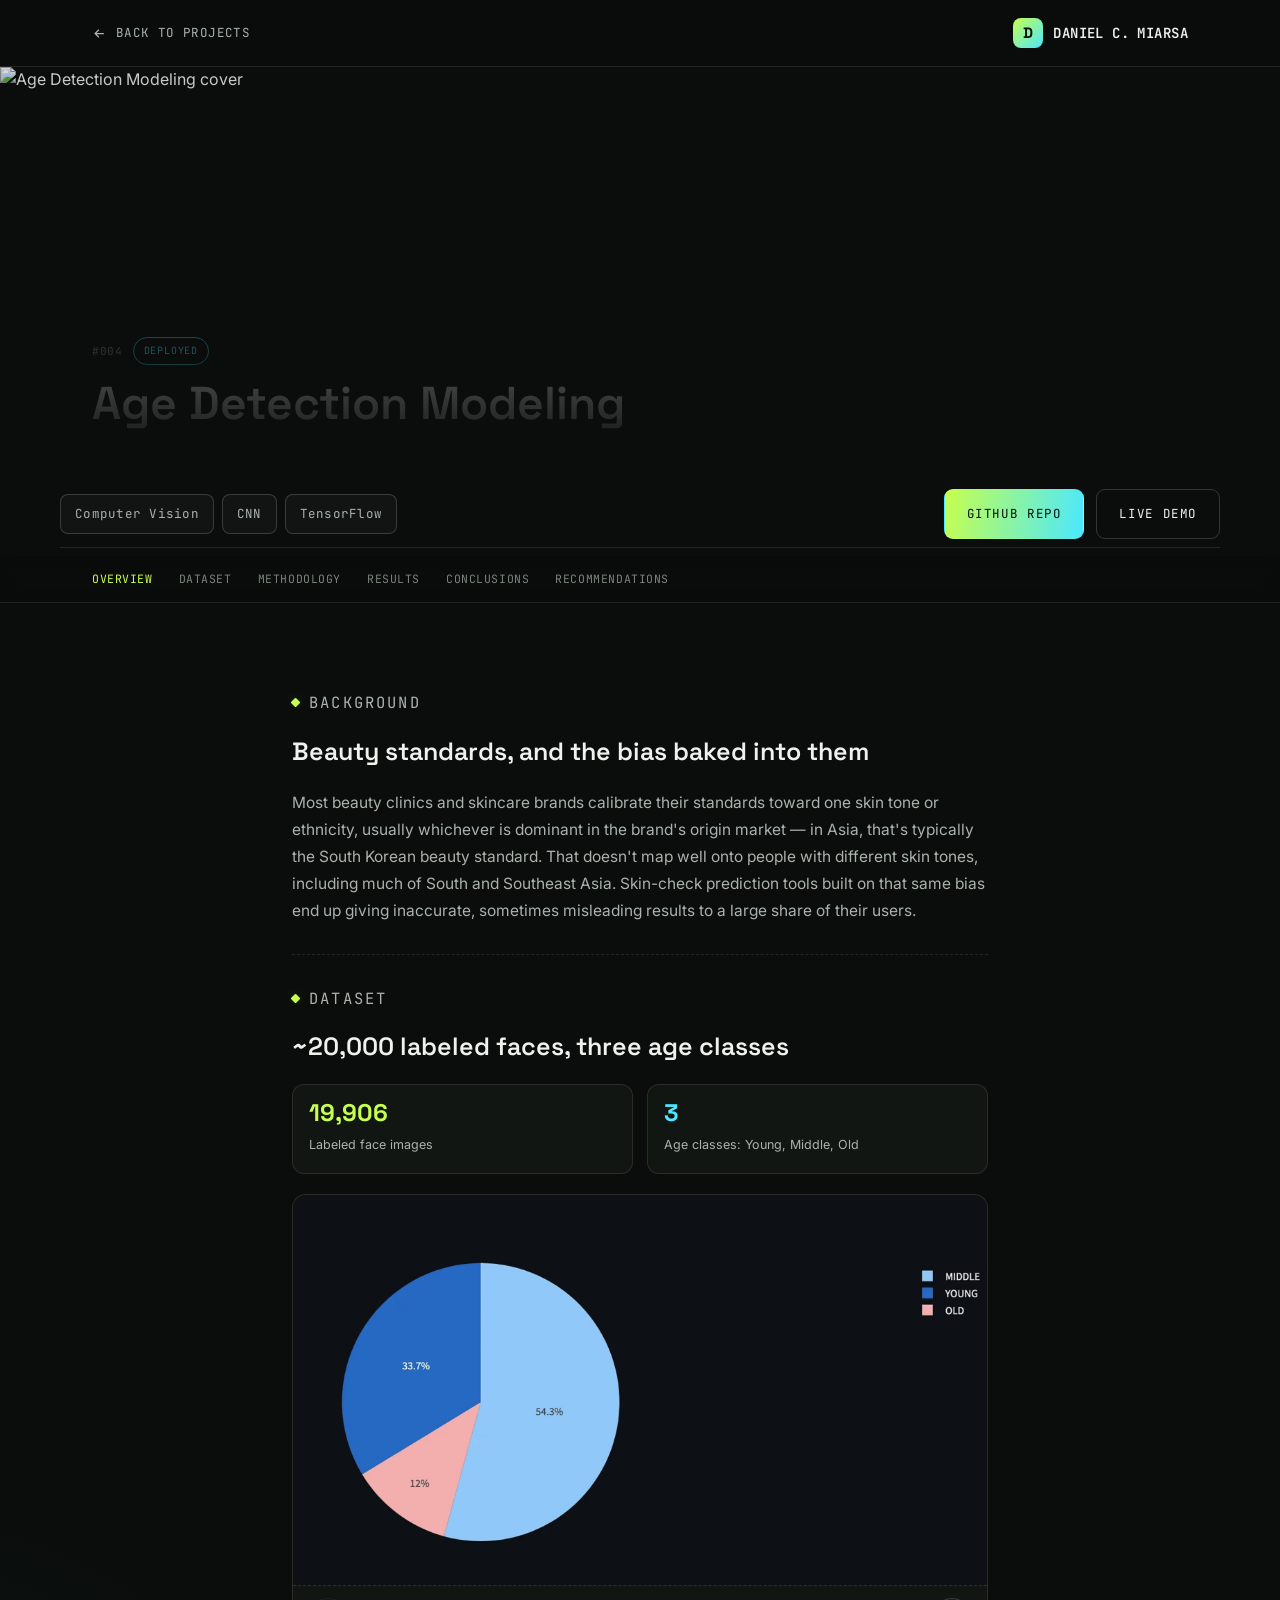
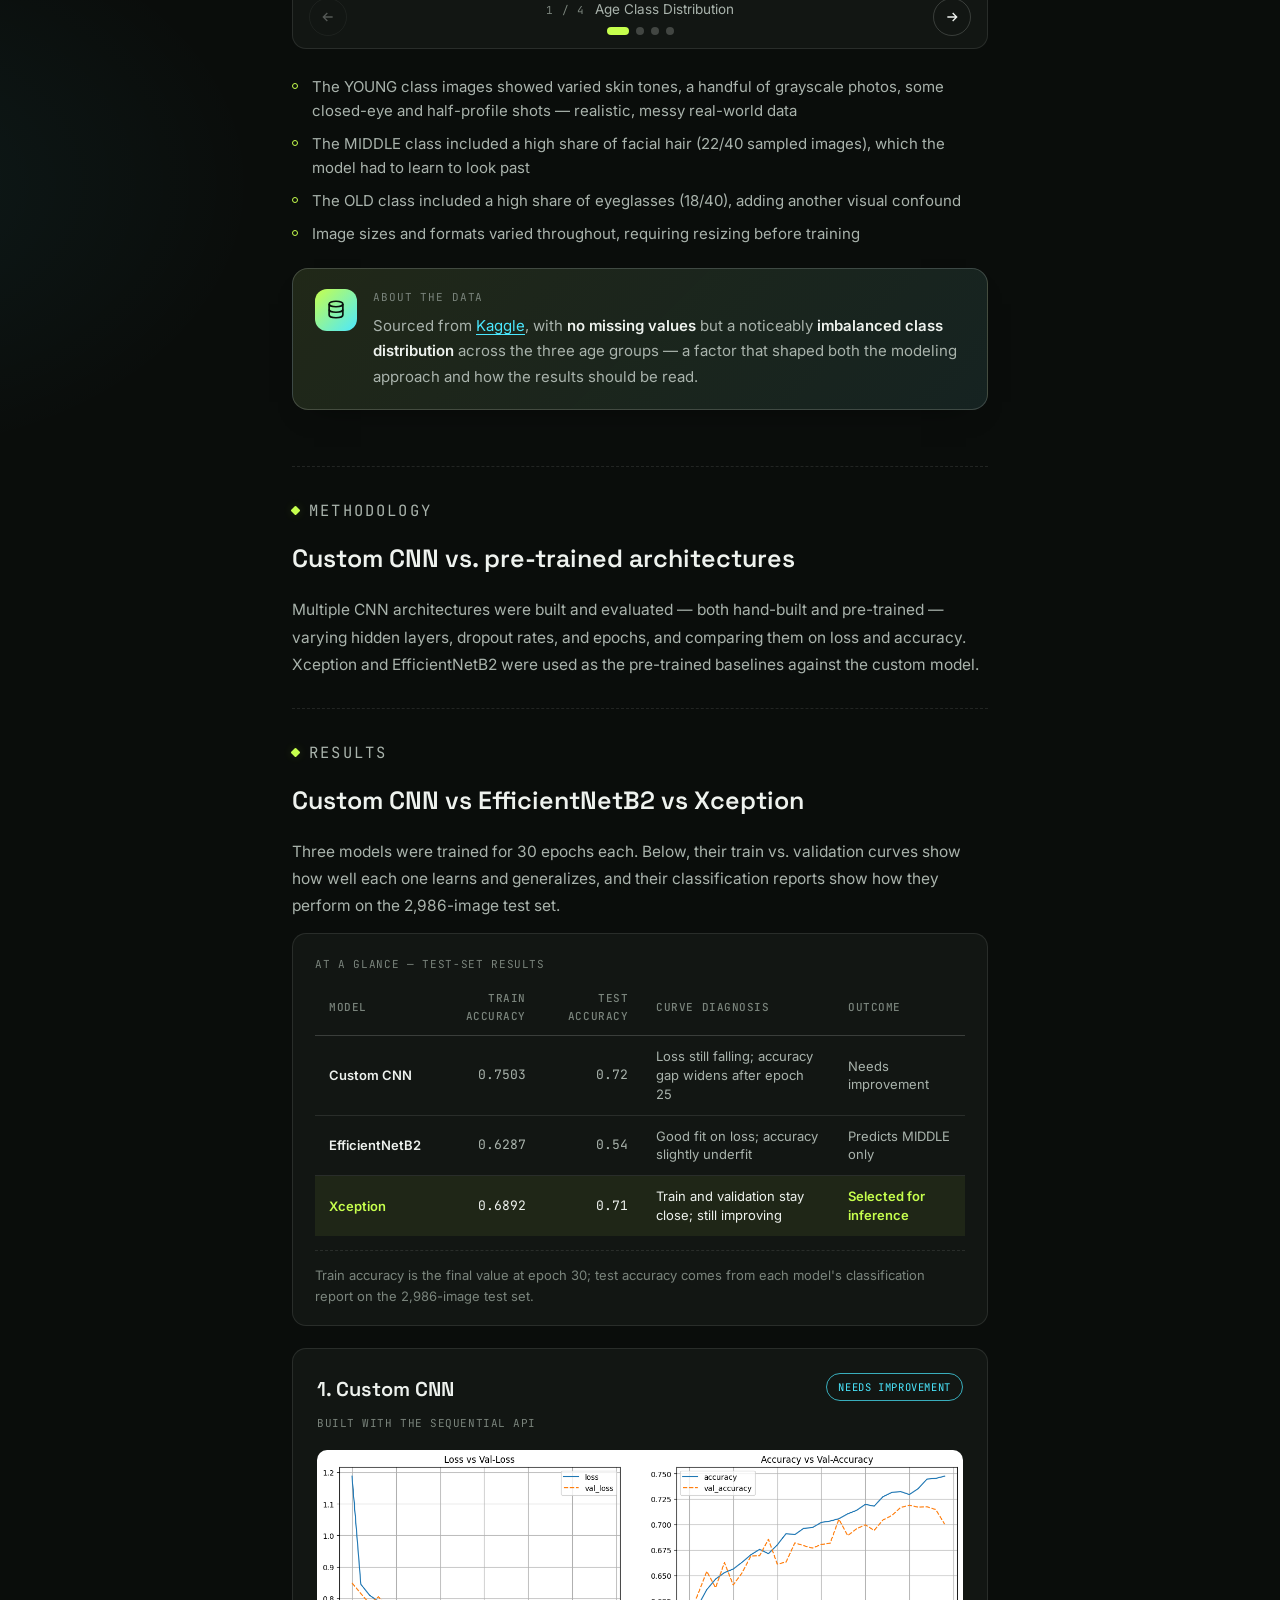
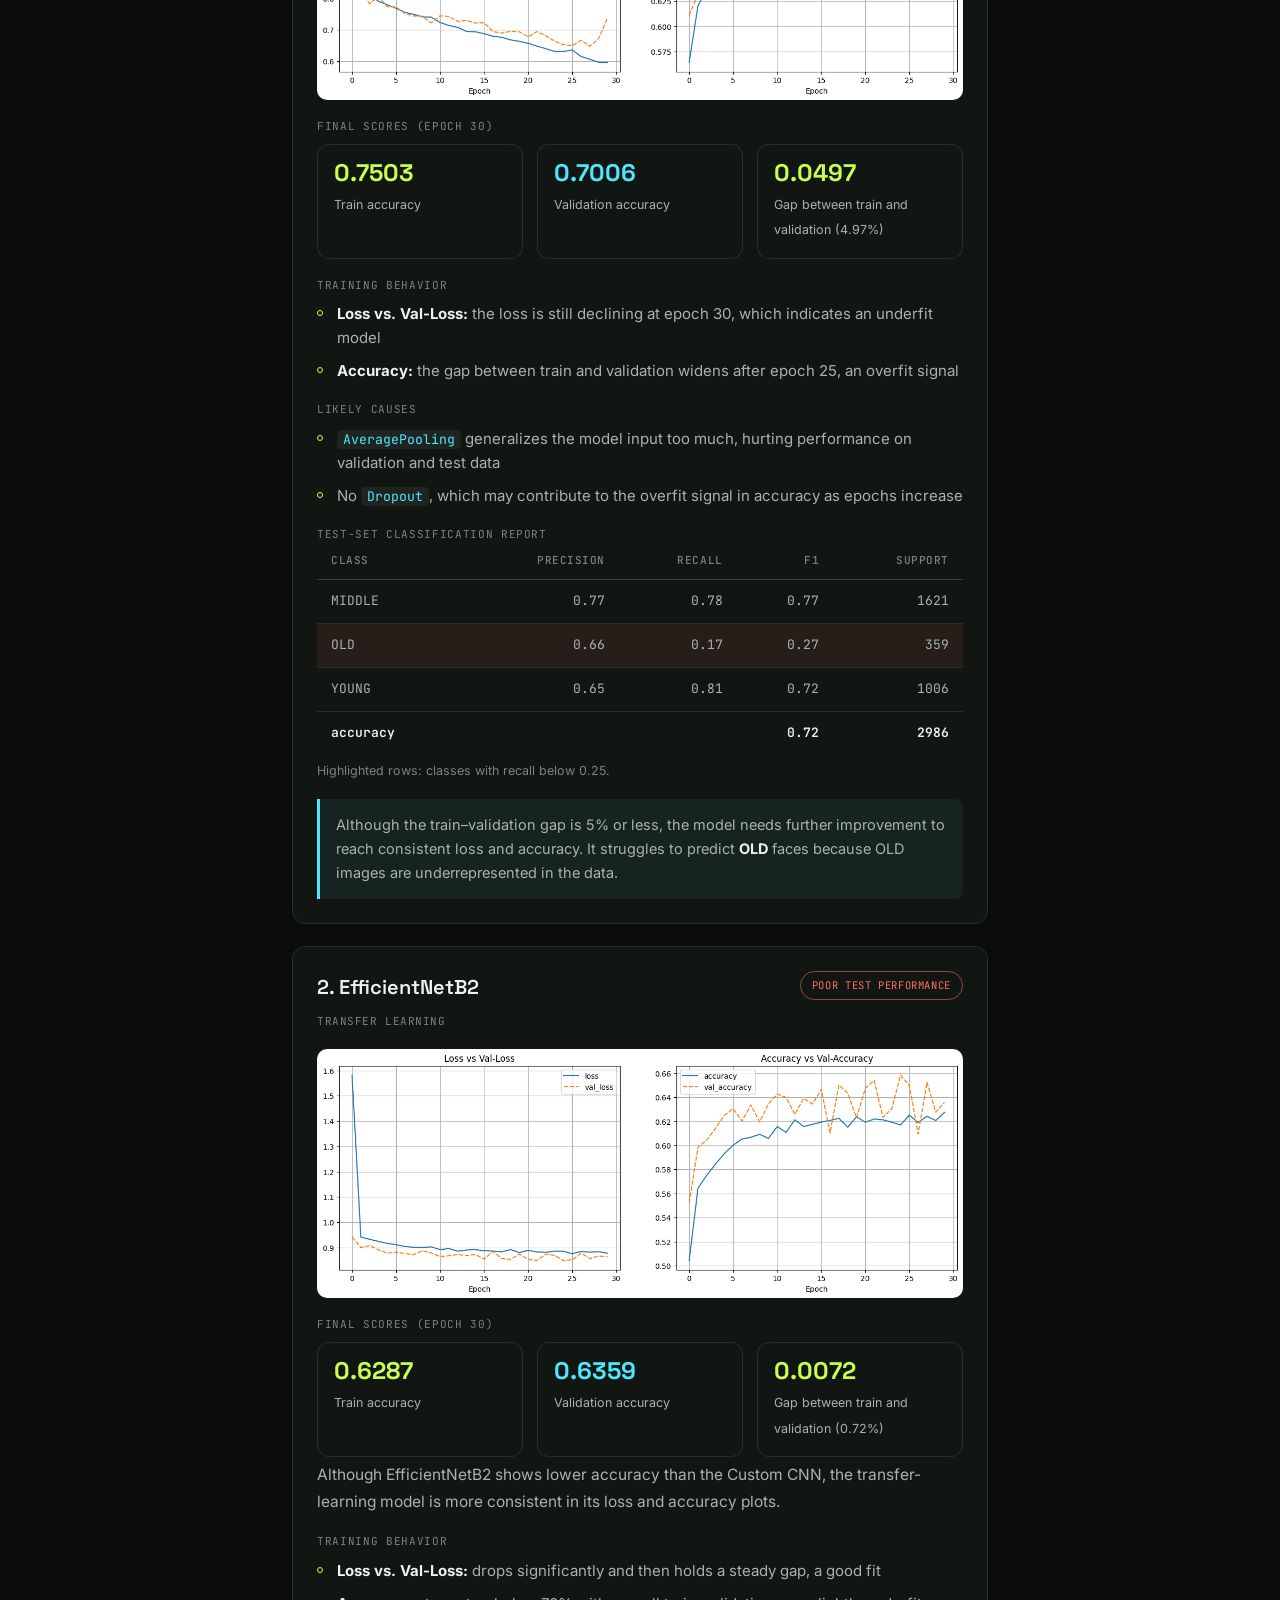
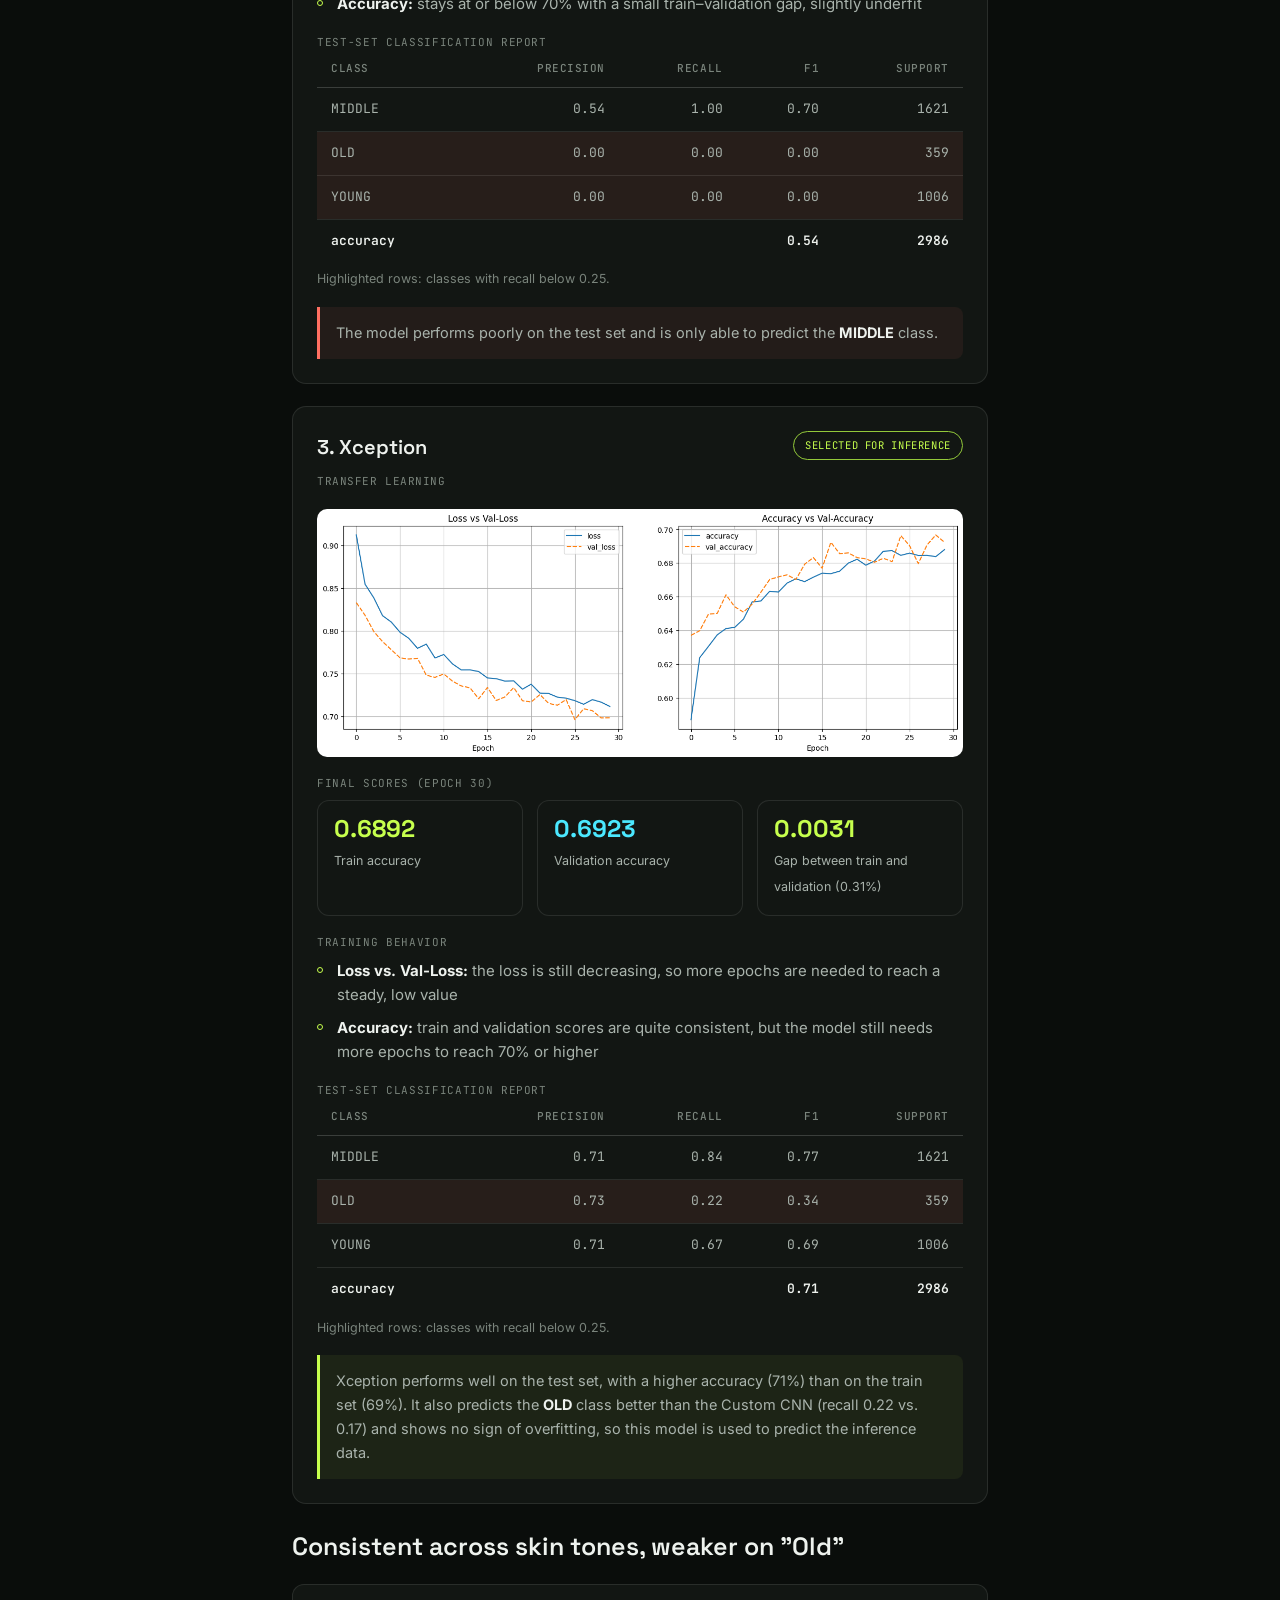
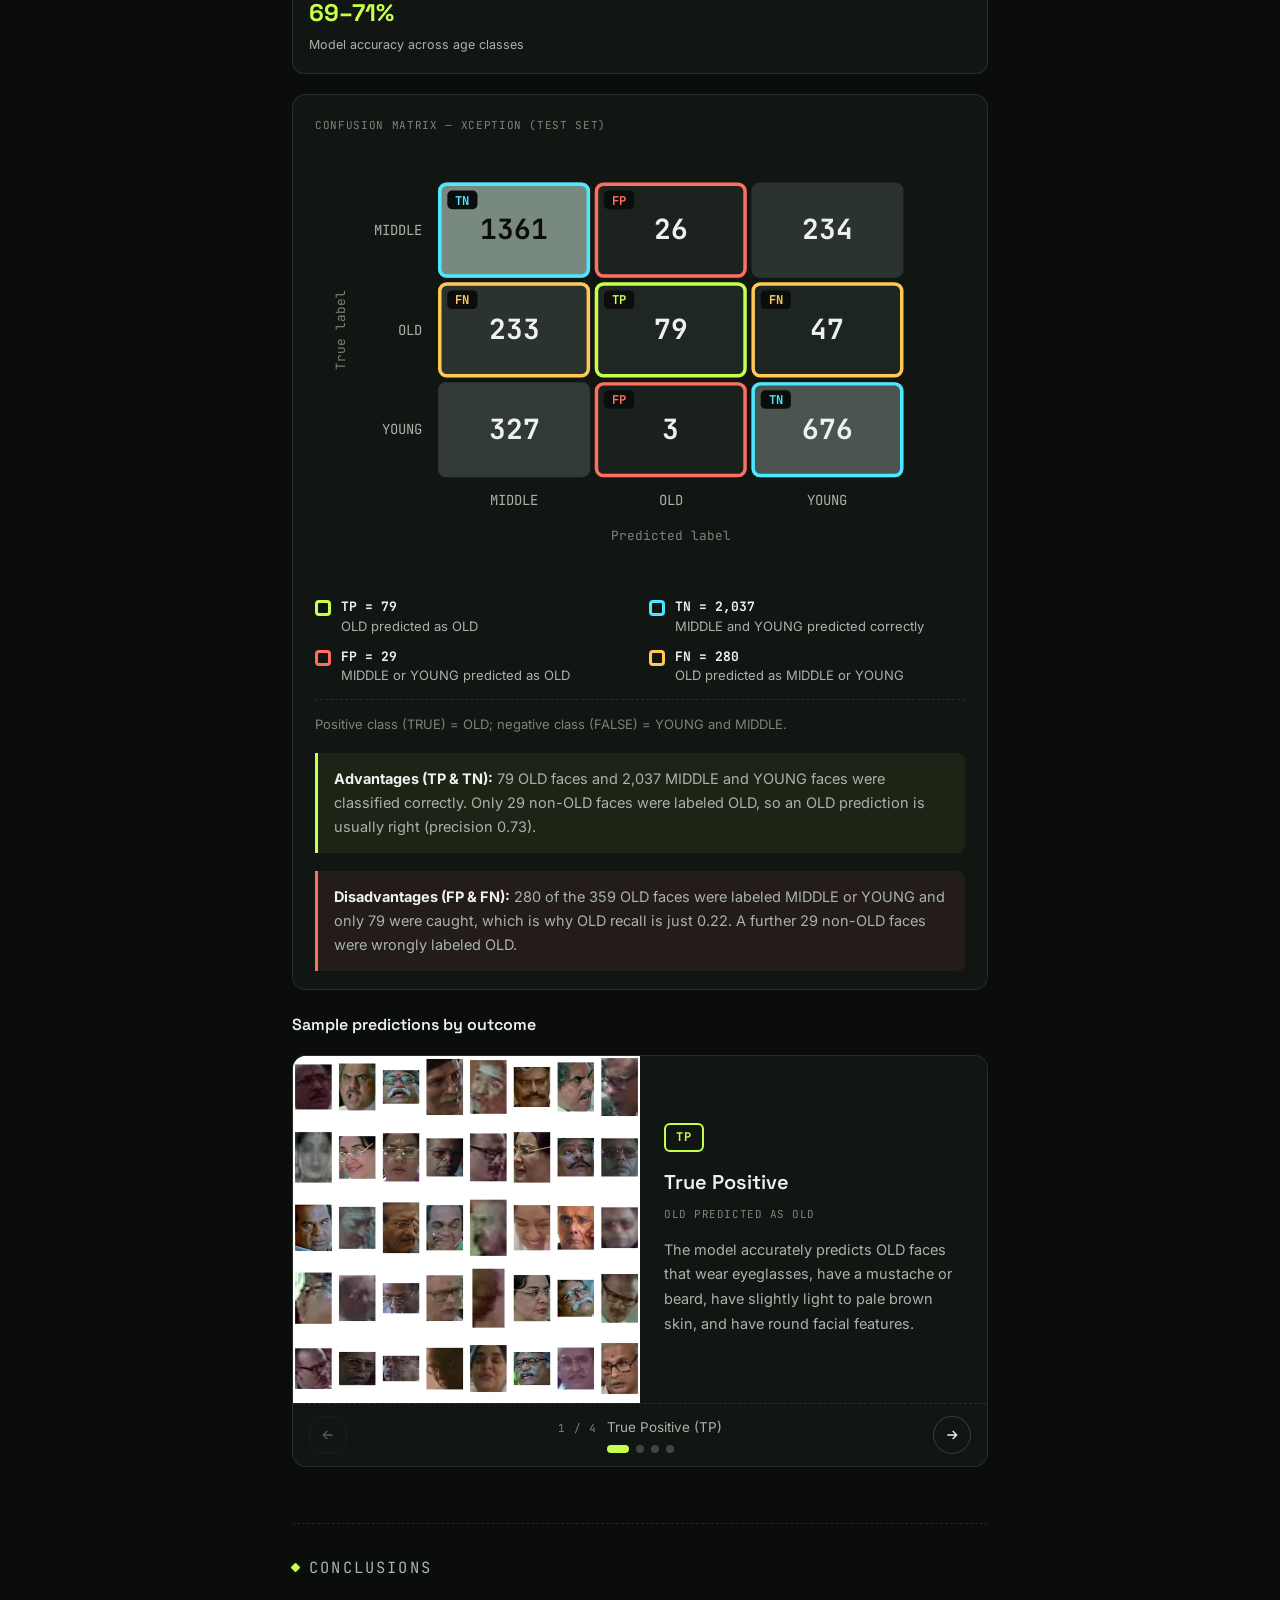
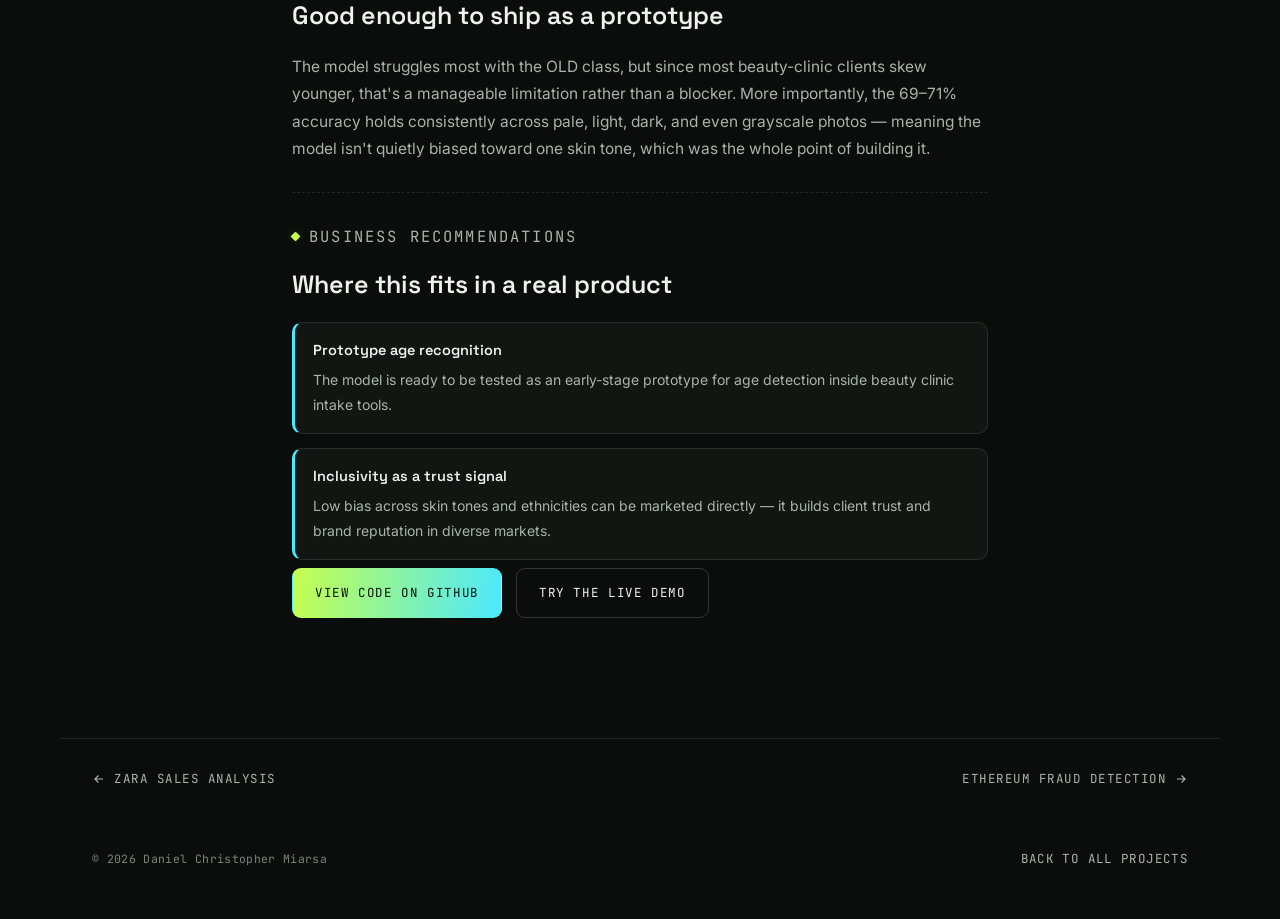
==== commit 0237a77f: "Update age-detection.html" ====
--- a/projects/age-detection.html
+++ b/projects/age-detection.html
@@ -102,7 +102,15 @@
       <li>The OLD class included a high share of eyeglasses (18/40), adding another visual confound</li>
       <li>Image sizes and formats varied throughout, requiring resizing before training</li>
     </ul>
-    <p>Sourced from <a href="https://www.kaggle.com/datasets/arashnic/faces-age-detection-dataset" target="_blank" rel="noopener" style="color:var(--cyan-dim);">Kaggle</a>, with no missing values but a noticeably imbalanced class distribution across the three age groups — a factor that shaped both the modeling approach and how the results should be read.</p>
+    <div class="callout reveal">
+      <span class="callout-icon" aria-hidden="true">
+        <svg viewBox="0 0 24 24" fill="none" stroke="currentColor" stroke-width="1.8"><ellipse cx="12" cy="5.5" rx="7.5" ry="3"/><path d="M4.5 5.5v6c0 1.66 3.36 3 7.5 3s7.5-1.34 7.5-3v-6"/><path d="M4.5 11.5v6c0 1.66 3.36 3 7.5 3s7.5-1.34 7.5-3v-6"/></svg>
+      </span>
+      <div class="callout-body">
+        <span class="callout-label">About the data</span>
+        <p>Sourced from <a href="https://www.kaggle.com/datasets/arashnic/faces-age-detection-dataset" target="_blank" rel="noopener">Kaggle</a>, with <strong>no missing values</strong> but a noticeably <strong>imbalanced class distribution</strong> across the three age groups — a factor that shaped both the modeling approach and how the results should be read.</p>
+      </div>
+    </div>
   </section>
 
   <section class="detail-section" id="methodology">
--- a/styles.css
+++ b/styles.css
@@ -1381,3 +1381,45 @@
   .slider--notes .slide{ grid-template-columns: 1fr; }
   .slide-note{ padding: 18px 18px 20px; }
 }
+
+/* ---------- callout card (detail pages) ---------- */
+.callout{
+  display:flex;
+  align-items:flex-start;
+  gap:16px;
+  margin: 22px 0 26px;
+  padding: 20px 22px;
+  background:
+    linear-gradient(135deg, rgba(198,255,77,0.08), rgba(75,232,255,0.06)),
+    var(--card);
+  border: 1px solid var(--border-strong);
+  border-radius: 16px;
+  box-shadow: 0 14px 30px -22px rgba(0,0,0,0.7);
+}
+.callout-icon{
+  flex-shrink:0;
+  width:42px; height:42px;
+  border-radius:12px;
+  display:flex; align-items:center; justify-content:center;
+  color:#08110c;
+  background: linear-gradient(135deg, var(--lime), var(--cyan));
+}
+.callout-icon svg{ width:22px; height:22px; }
+.callout-body{ min-width:0; }
+.callout-label{
+  display:block;
+  font-family: var(--mono);
+  font-size:11px;
+  letter-spacing:.08em;
+  text-transform:uppercase;
+  color: var(--text-faint);
+  margin-bottom:6px;
+}
+.callout-body p{ margin:0; font-size:15px; line-height:1.7; color: var(--text-soft); }
+.callout-body strong{ color: var(--text); font-weight:600; }
+.callout-body a{ color: var(--cyan); text-decoration: underline; text-underline-offset: 3px; }
+.callout-body a:hover{ color: var(--lime); }
+@media (max-width: 680px){
+  .callout{ padding:16px; gap:12px; }
+  .callout-icon{ width:36px; height:36px; border-radius:10px; }
+}
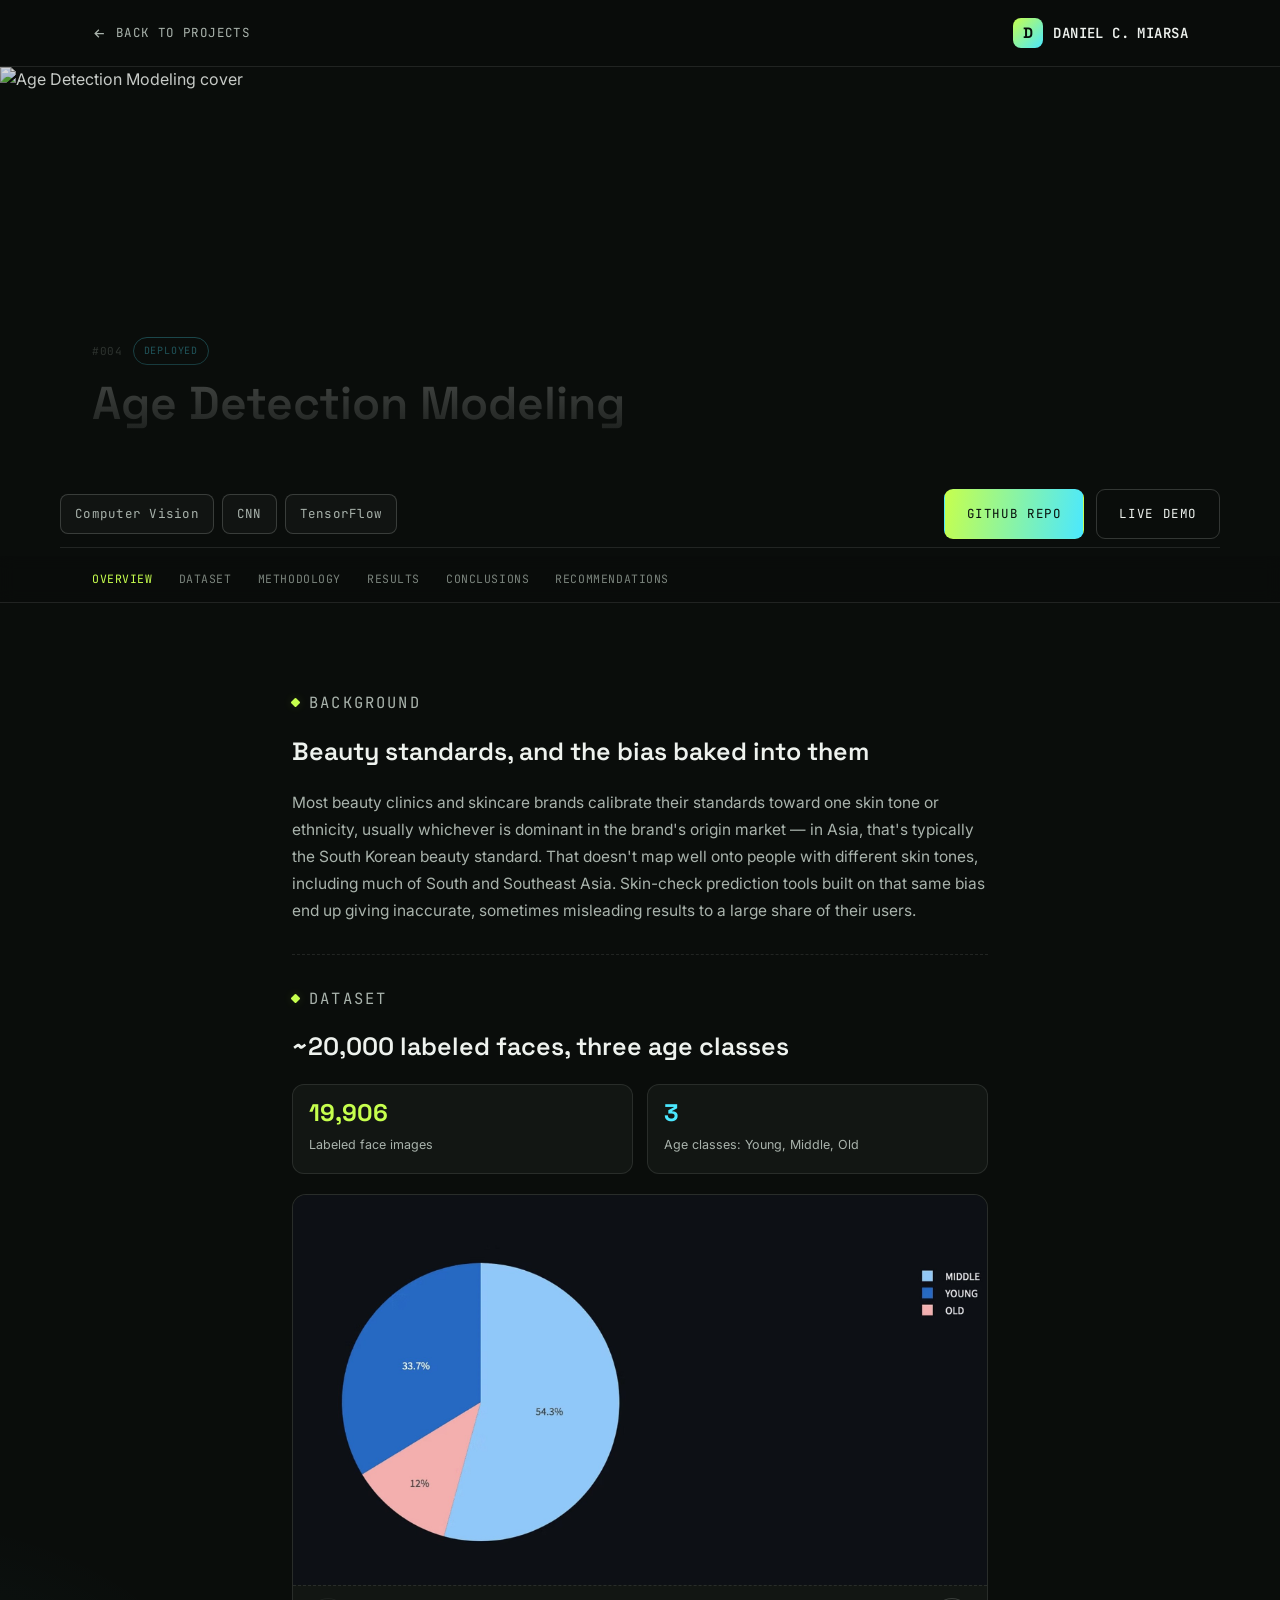
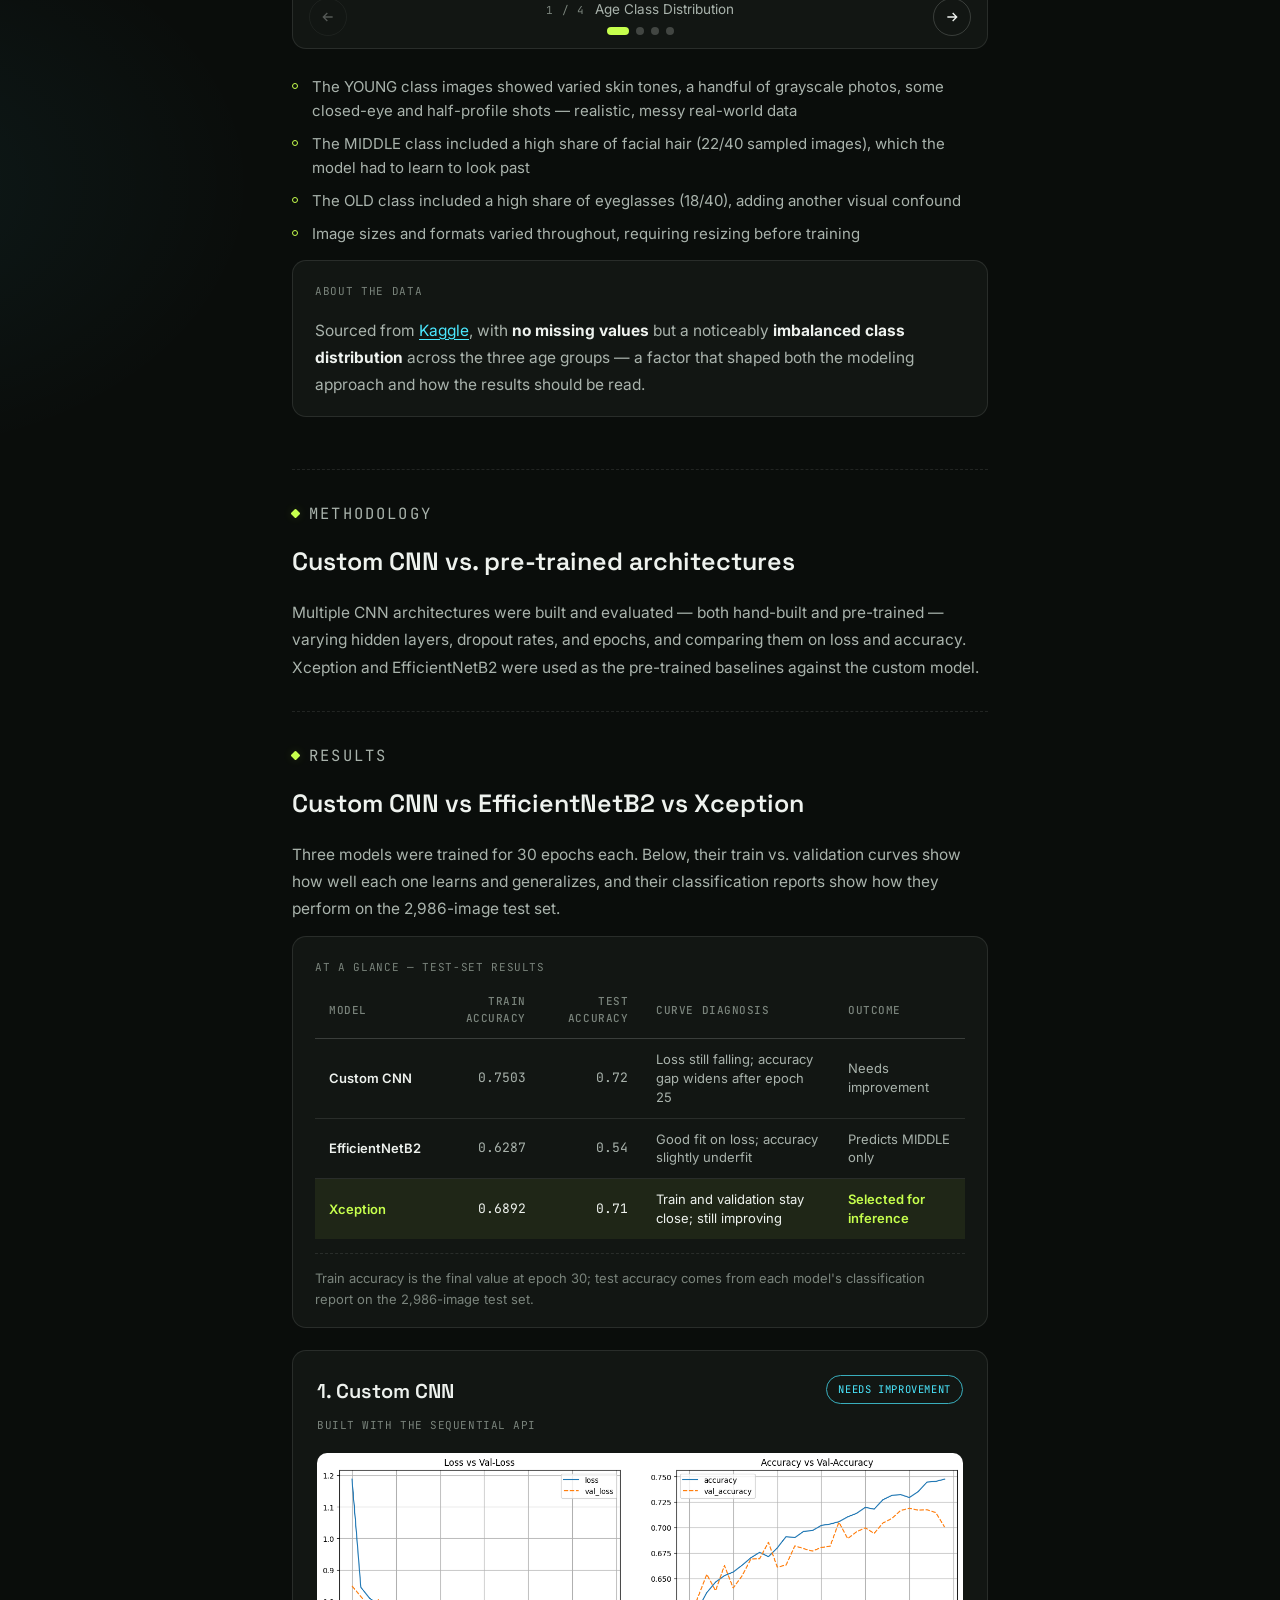
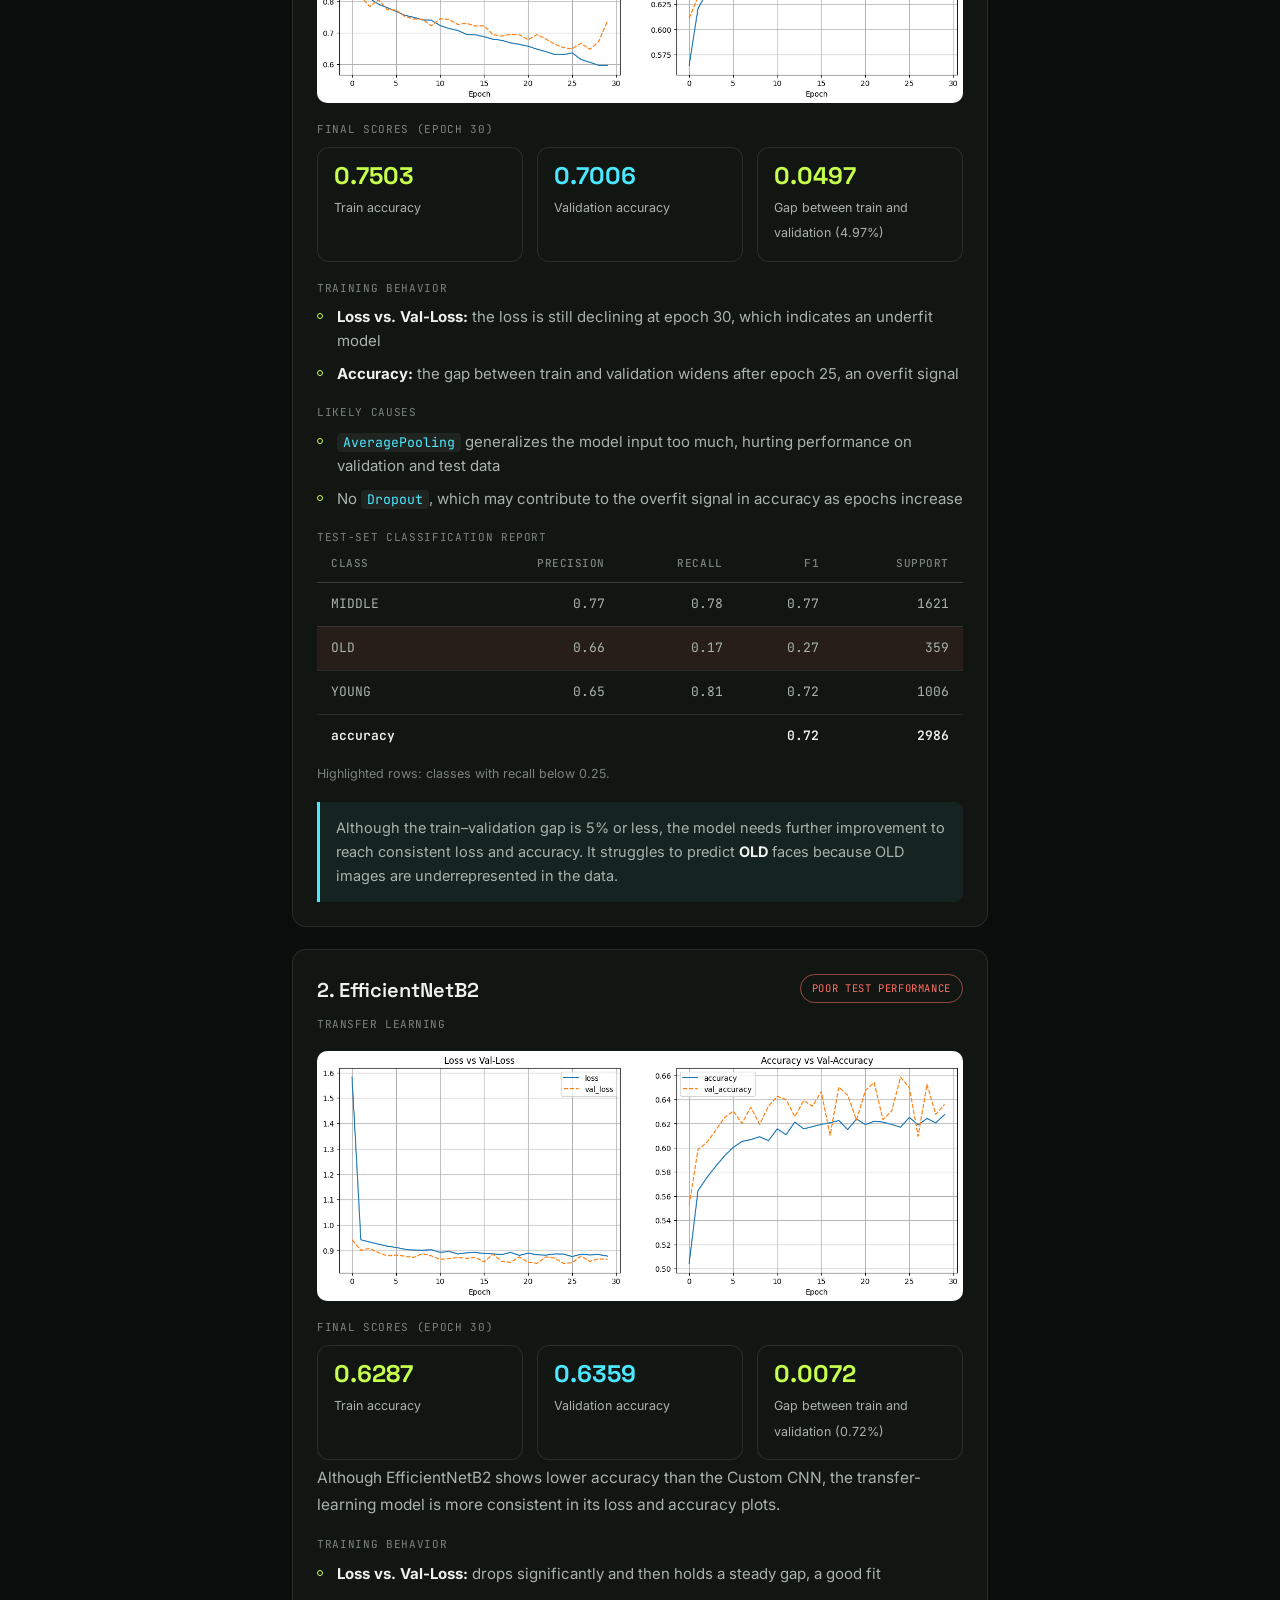
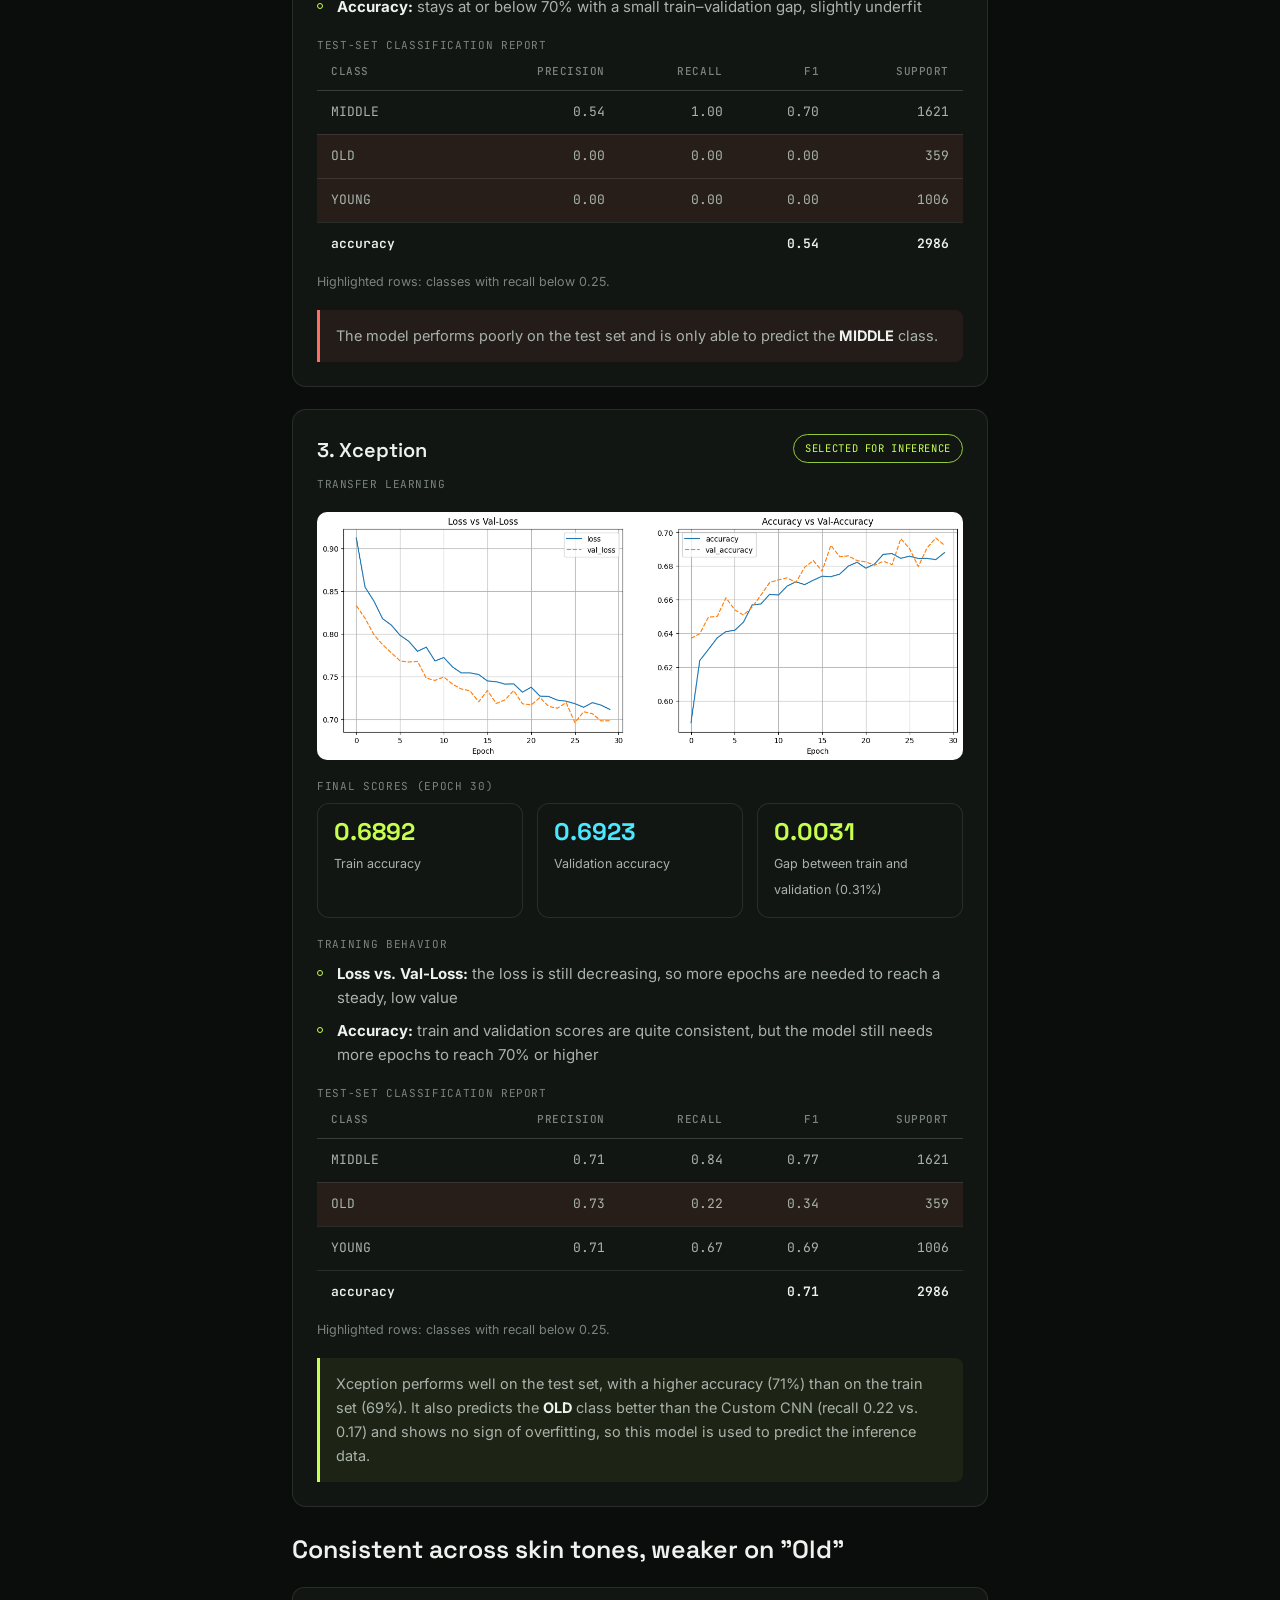
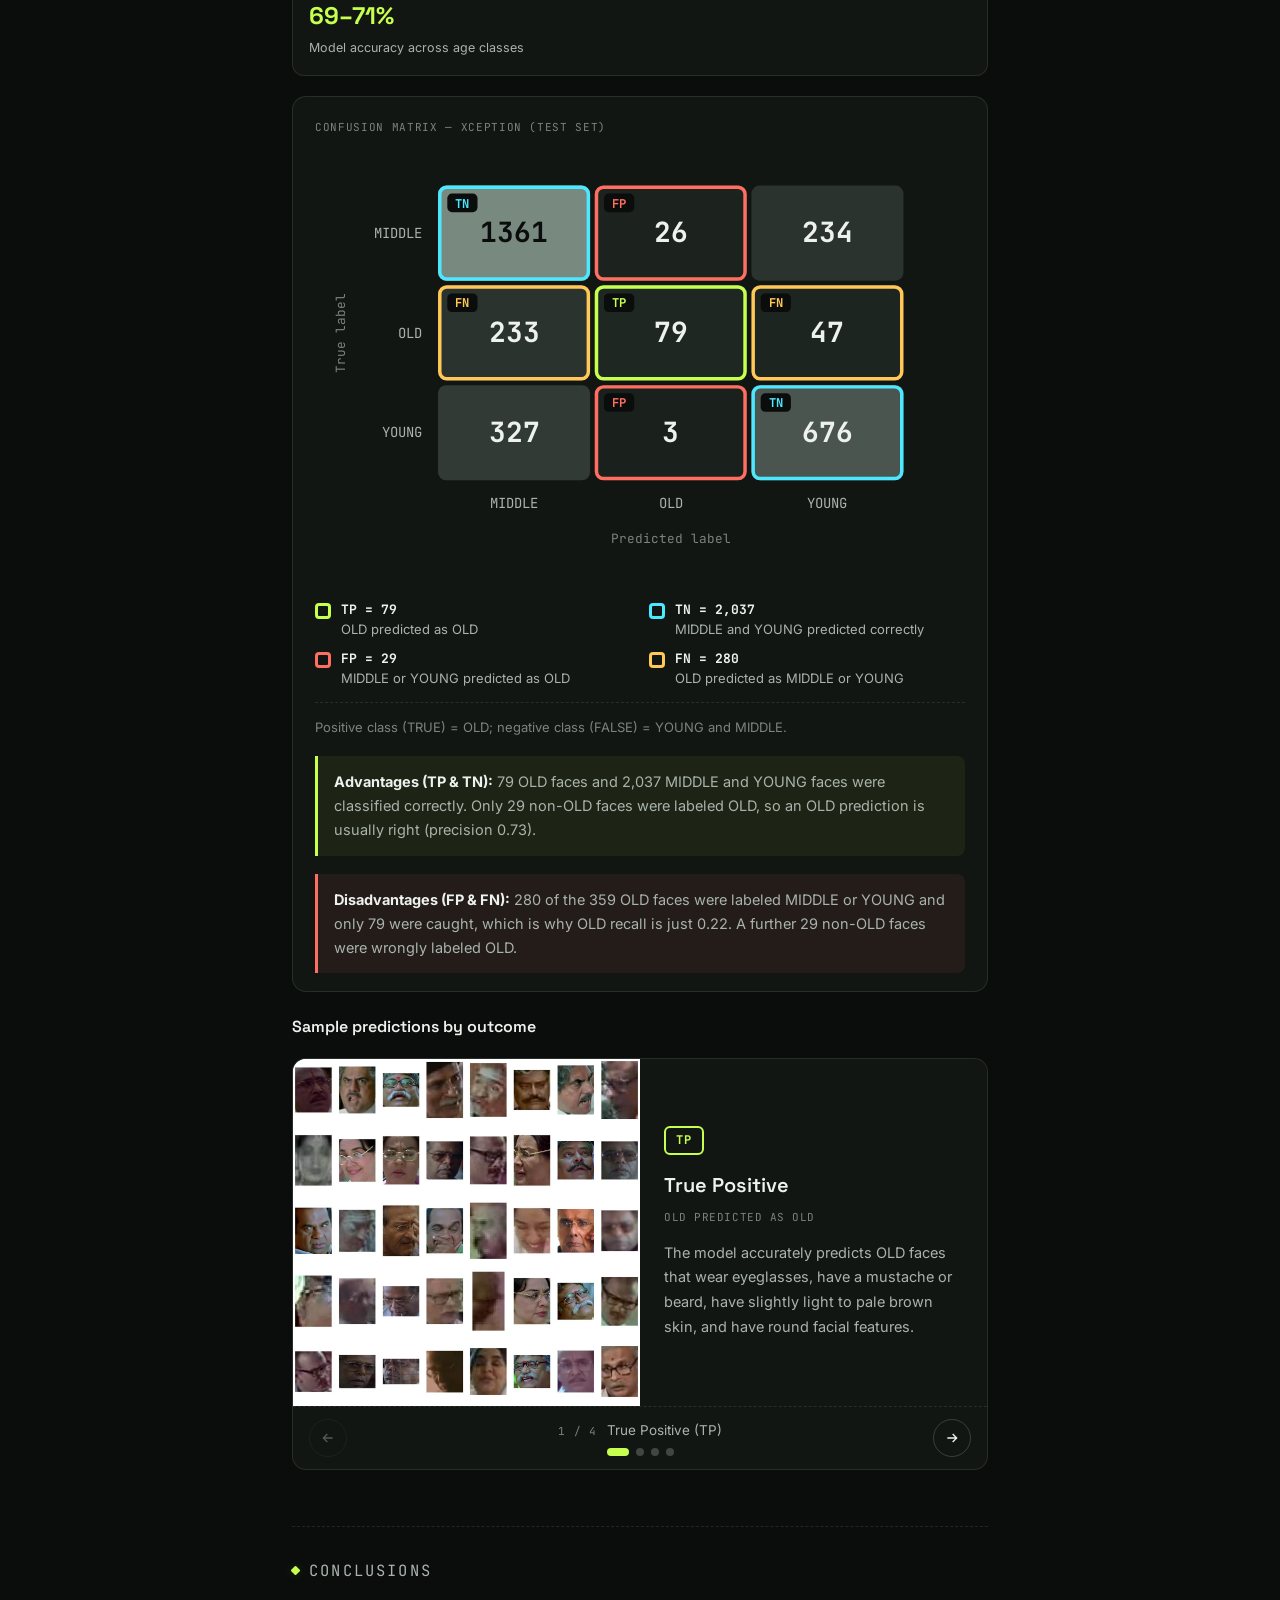
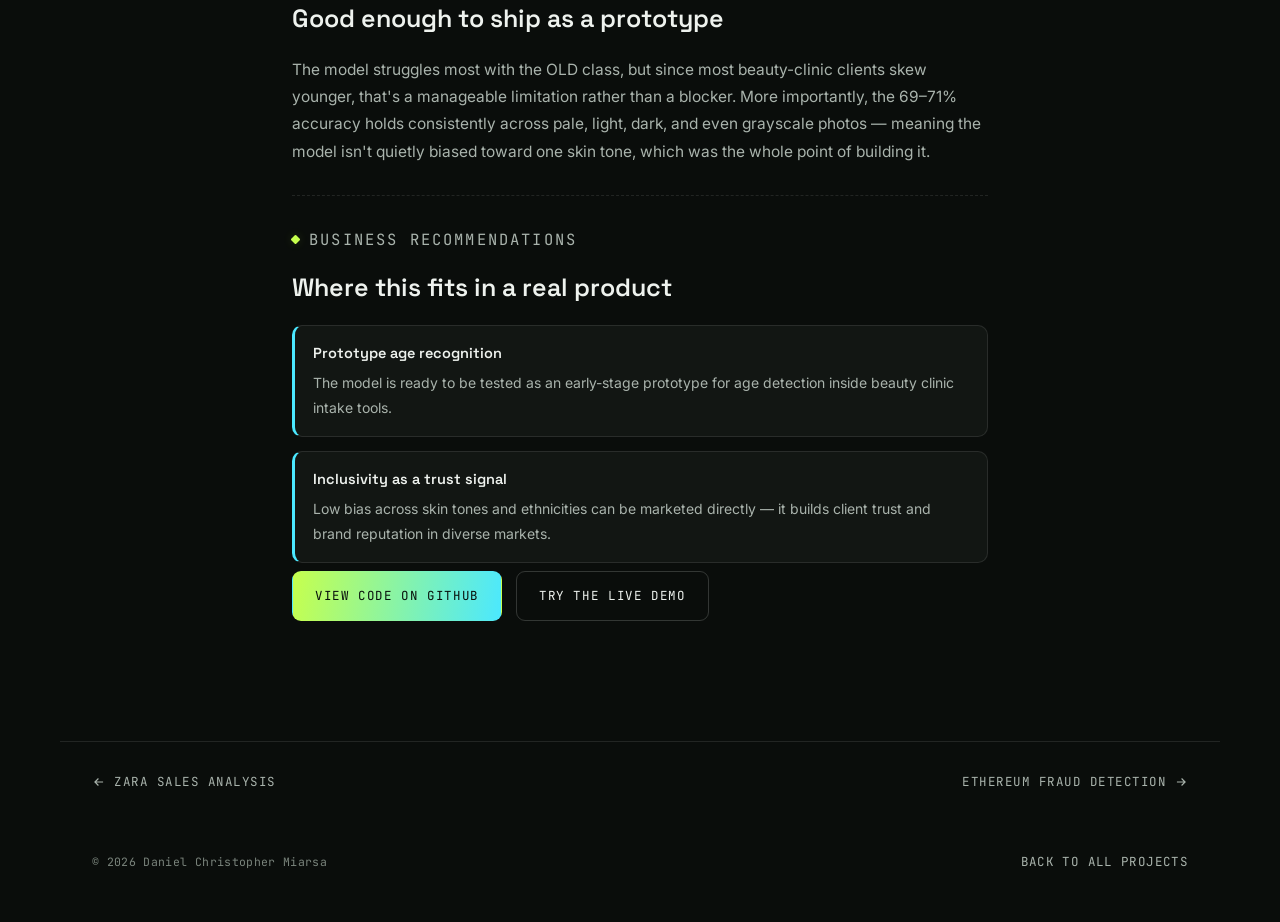
==== commit 688d5fd2: "Replace callout with chart block for data description" ====
--- a/projects/age-detection.html
+++ b/projects/age-detection.html
@@ -102,14 +102,9 @@
       <li>The OLD class included a high share of eyeglasses (18/40), adding another visual confound</li>
       <li>Image sizes and formats varied throughout, requiring resizing before training</li>
     </ul>
-    <div class="callout reveal">
-      <span class="callout-icon" aria-hidden="true">
-        <svg viewBox="0 0 24 24" fill="none" stroke="currentColor" stroke-width="1.8"><ellipse cx="12" cy="5.5" rx="7.5" ry="3"/><path d="M4.5 5.5v6c0 1.66 3.36 3 7.5 3s7.5-1.34 7.5-3v-6"/><path d="M4.5 11.5v6c0 1.66 3.36 3 7.5 3s7.5-1.34 7.5-3v-6"/></svg>
-      </span>
-      <div class="callout-body">
-        <span class="callout-label">About the data</span>
-        <p>Sourced from <a href="https://www.kaggle.com/datasets/arashnic/faces-age-detection-dataset" target="_blank" rel="noopener">Kaggle</a>, with <strong>no missing values</strong> but a noticeably <strong>imbalanced class distribution</strong> across the three age groups — a factor that shaped both the modeling approach and how the results should be read.</p>
-      </div>
+    <div class="chart-block reveal">
+      <div class="chart-block-head">About the Data</div>
+      <p style="margin:0;">Sourced from <a href="https://www.kaggle.com/datasets/arashnic/faces-age-detection-dataset" target="_blank" rel="noopener" style="color:var(--cyan);text-decoration:underline;text-underline-offset:3px;">Kaggle</a>, with <strong>no missing values</strong> but a noticeably <strong>imbalanced class distribution</strong> across the three age groups — a factor that shaped both the modeling approach and how the results should be read.</p>
     </div>
   </section>
 
--- a/styles.css
+++ b/styles.css
@@ -1381,45 +1381,3 @@
   .slider--notes .slide{ grid-template-columns: 1fr; }
   .slide-note{ padding: 18px 18px 20px; }
 }
-
-/* ---------- callout card (detail pages) ---------- */
-.callout{
-  display:flex;
-  align-items:flex-start;
-  gap:16px;
-  margin: 22px 0 26px;
-  padding: 20px 22px;
-  background:
-    linear-gradient(135deg, rgba(198,255,77,0.08), rgba(75,232,255,0.06)),
-    var(--card);
-  border: 1px solid var(--border-strong);
-  border-radius: 16px;
-  box-shadow: 0 14px 30px -22px rgba(0,0,0,0.7);
-}
-.callout-icon{
-  flex-shrink:0;
-  width:42px; height:42px;
-  border-radius:12px;
-  display:flex; align-items:center; justify-content:center;
-  color:#08110c;
-  background: linear-gradient(135deg, var(--lime), var(--cyan));
-}
-.callout-icon svg{ width:22px; height:22px; }
-.callout-body{ min-width:0; }
-.callout-label{
-  display:block;
-  font-family: var(--mono);
-  font-size:11px;
-  letter-spacing:.08em;
-  text-transform:uppercase;
-  color: var(--text-faint);
-  margin-bottom:6px;
-}
-.callout-body p{ margin:0; font-size:15px; line-height:1.7; color: var(--text-soft); }
-.callout-body strong{ color: var(--text); font-weight:600; }
-.callout-body a{ color: var(--cyan); text-decoration: underline; text-underline-offset: 3px; }
-.callout-body a:hover{ color: var(--lime); }
-@media (max-width: 680px){
-  .callout{ padding:16px; gap:12px; }
-  .callout-icon{ width:36px; height:36px; border-radius:10px; }
-}
